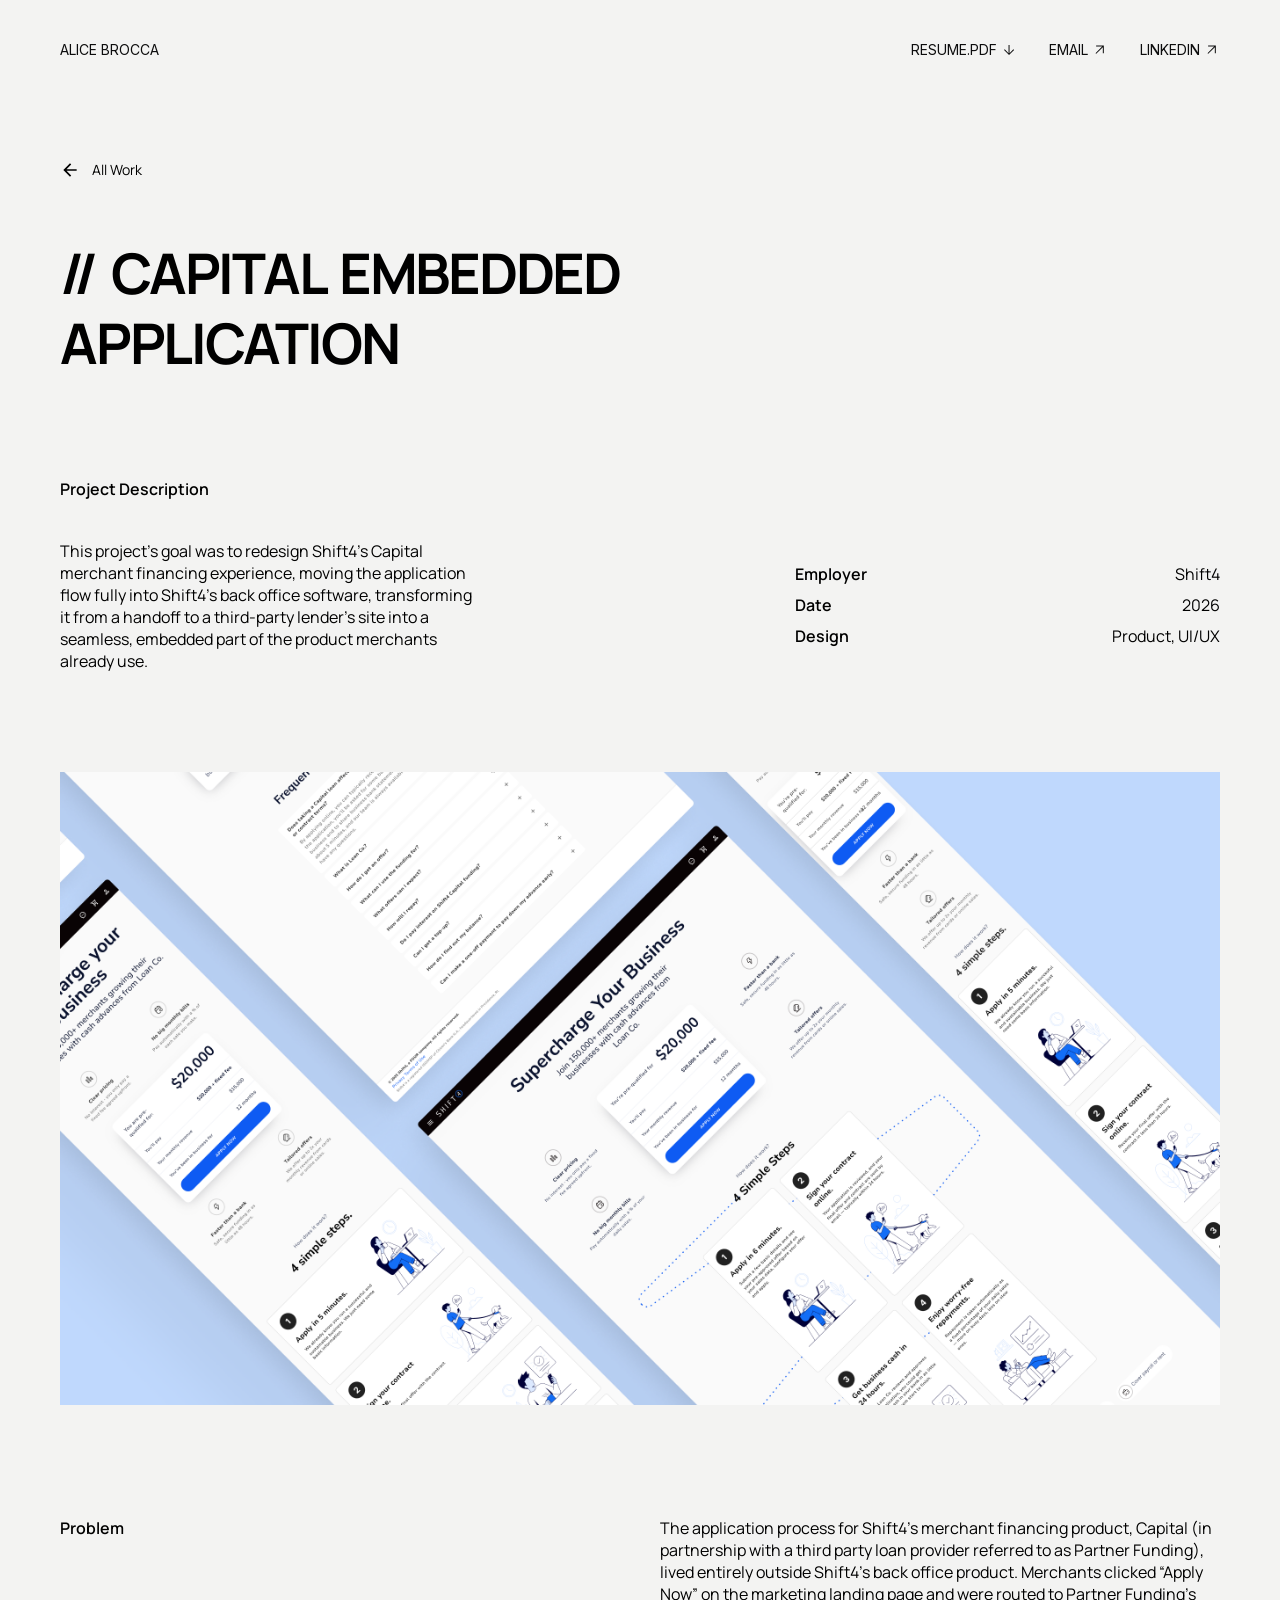
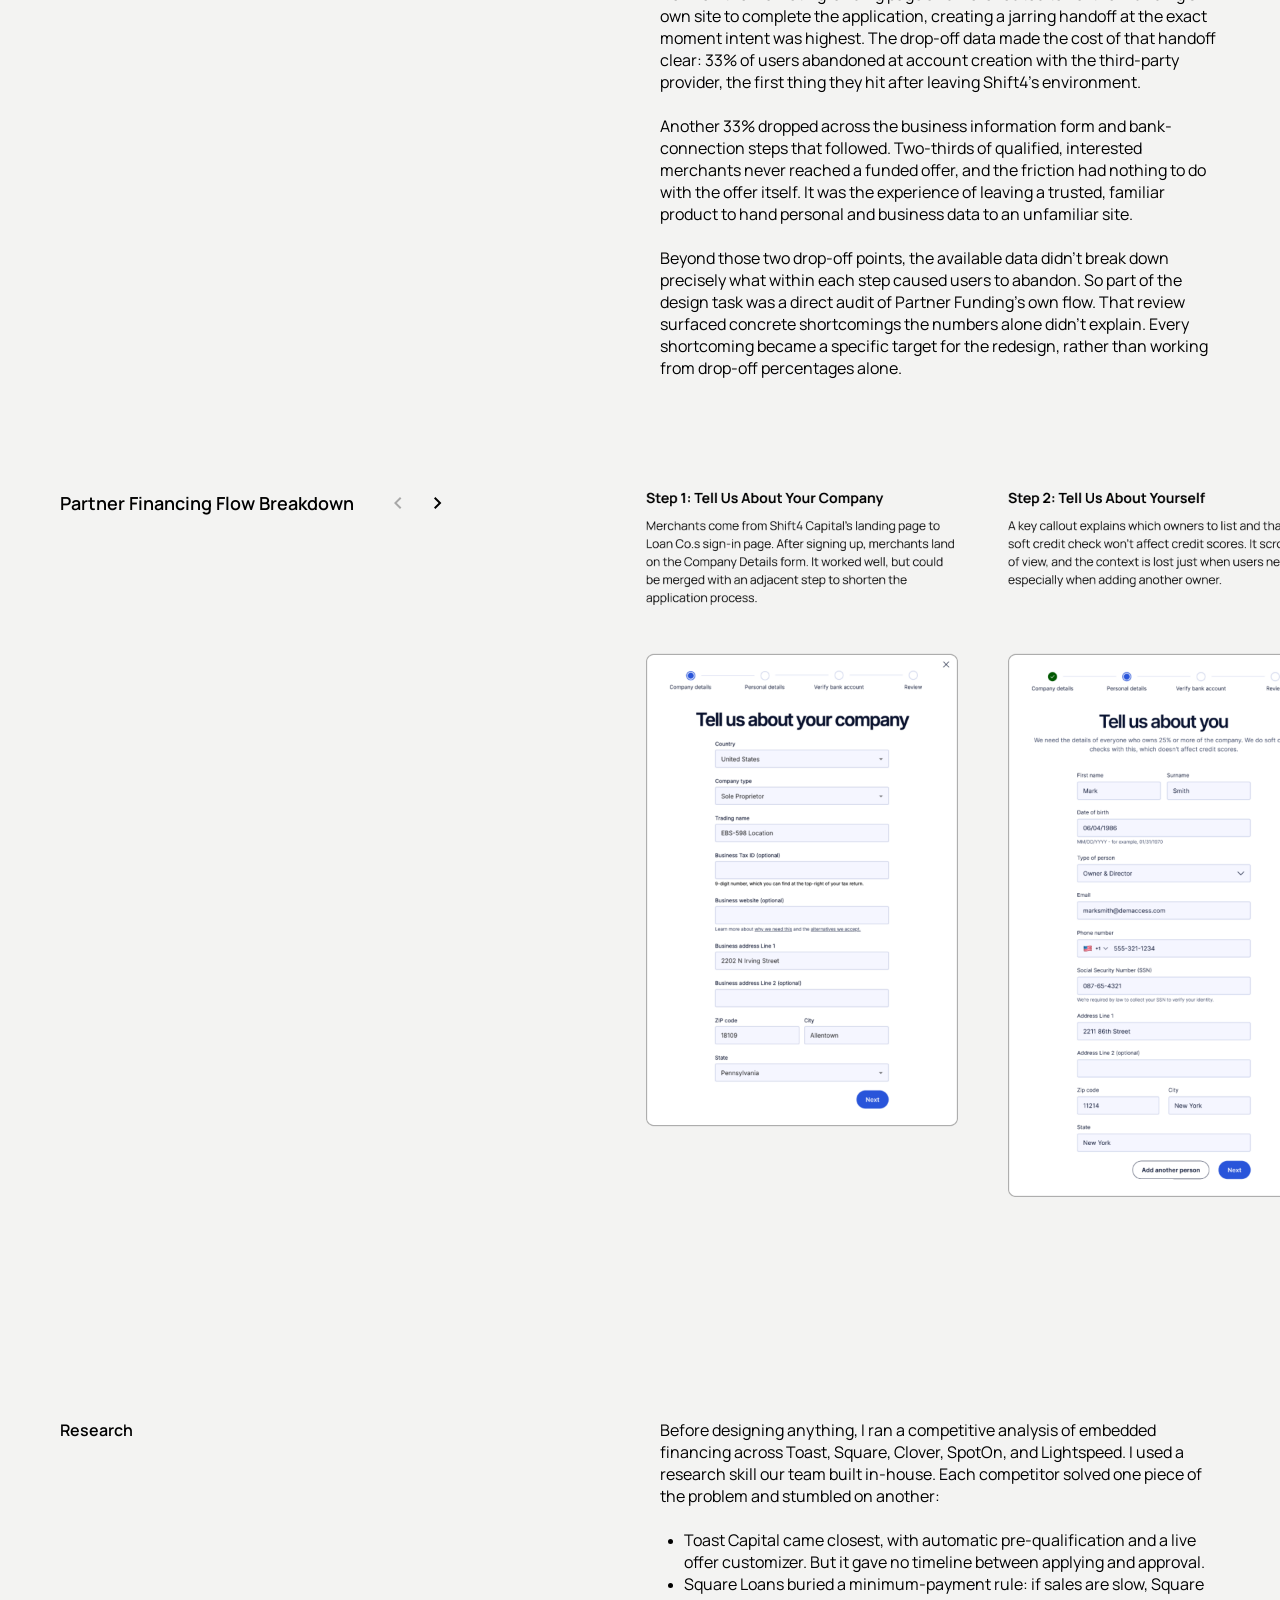
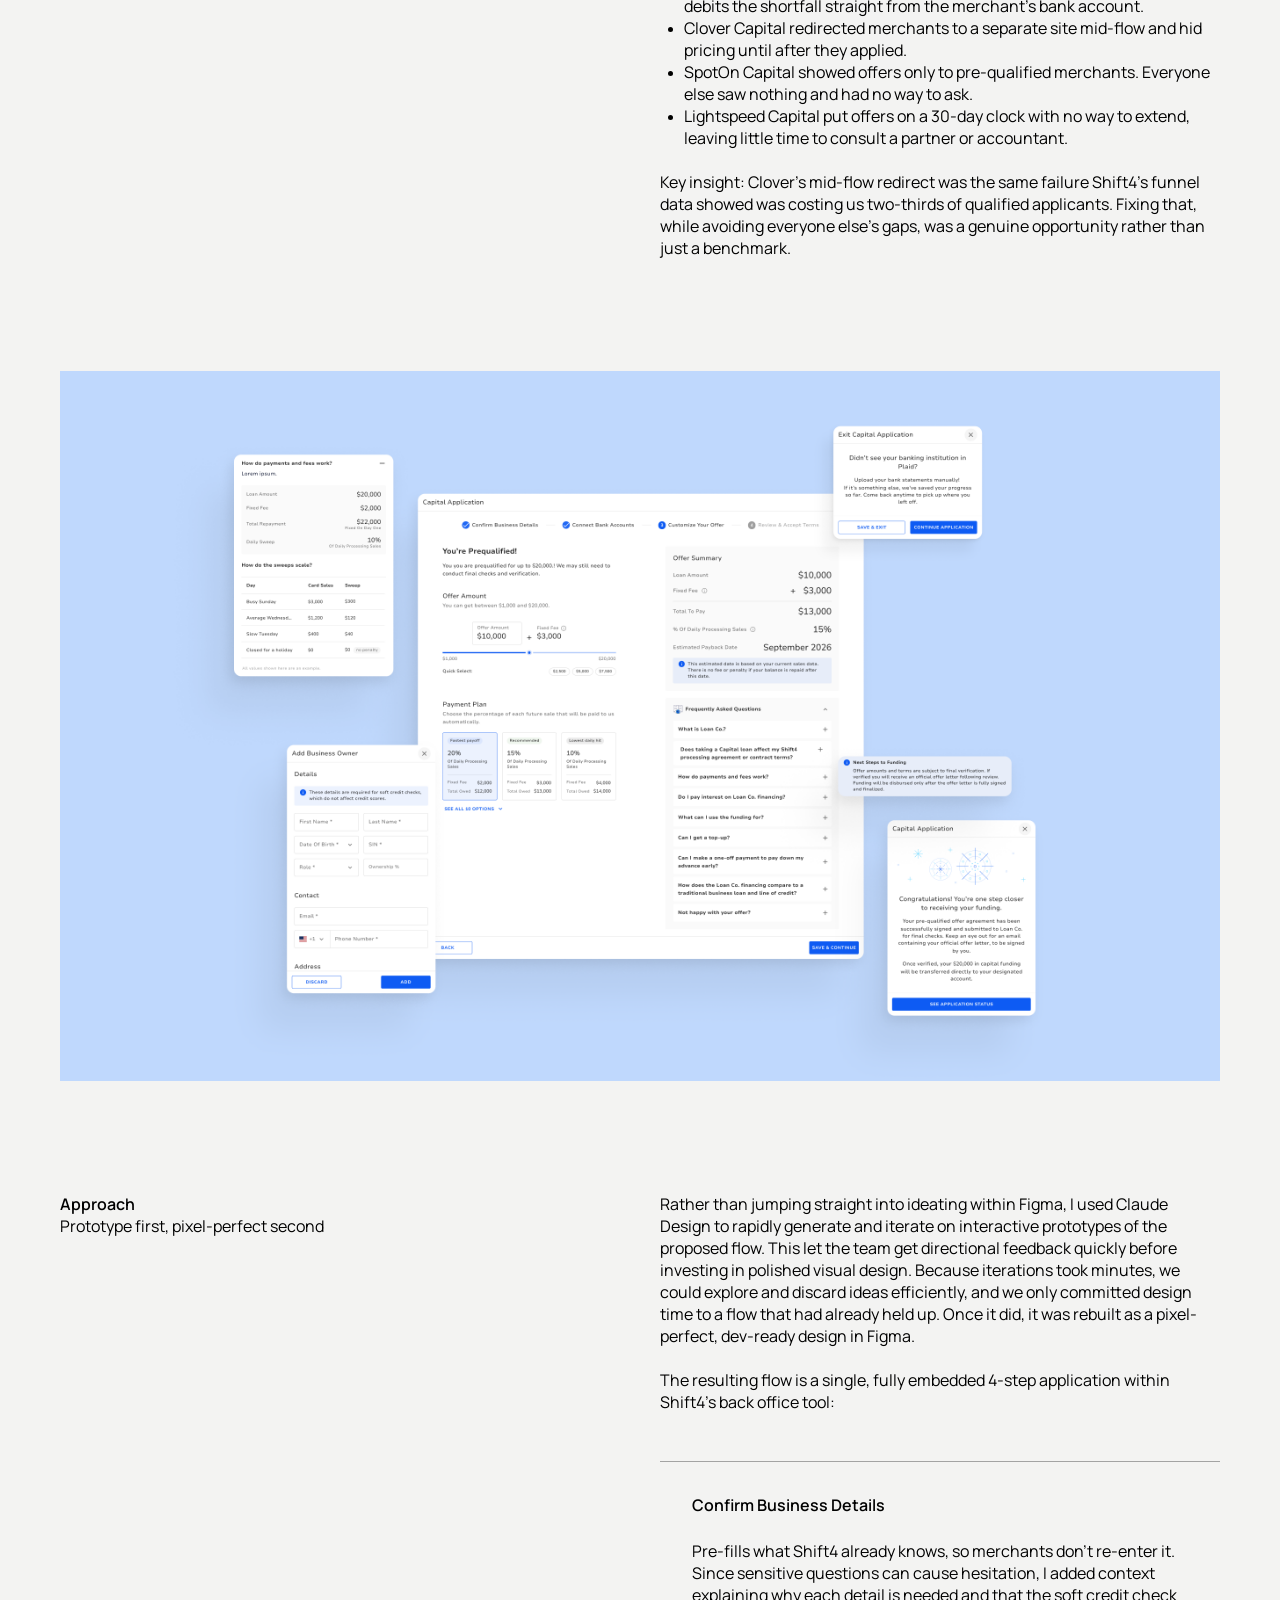
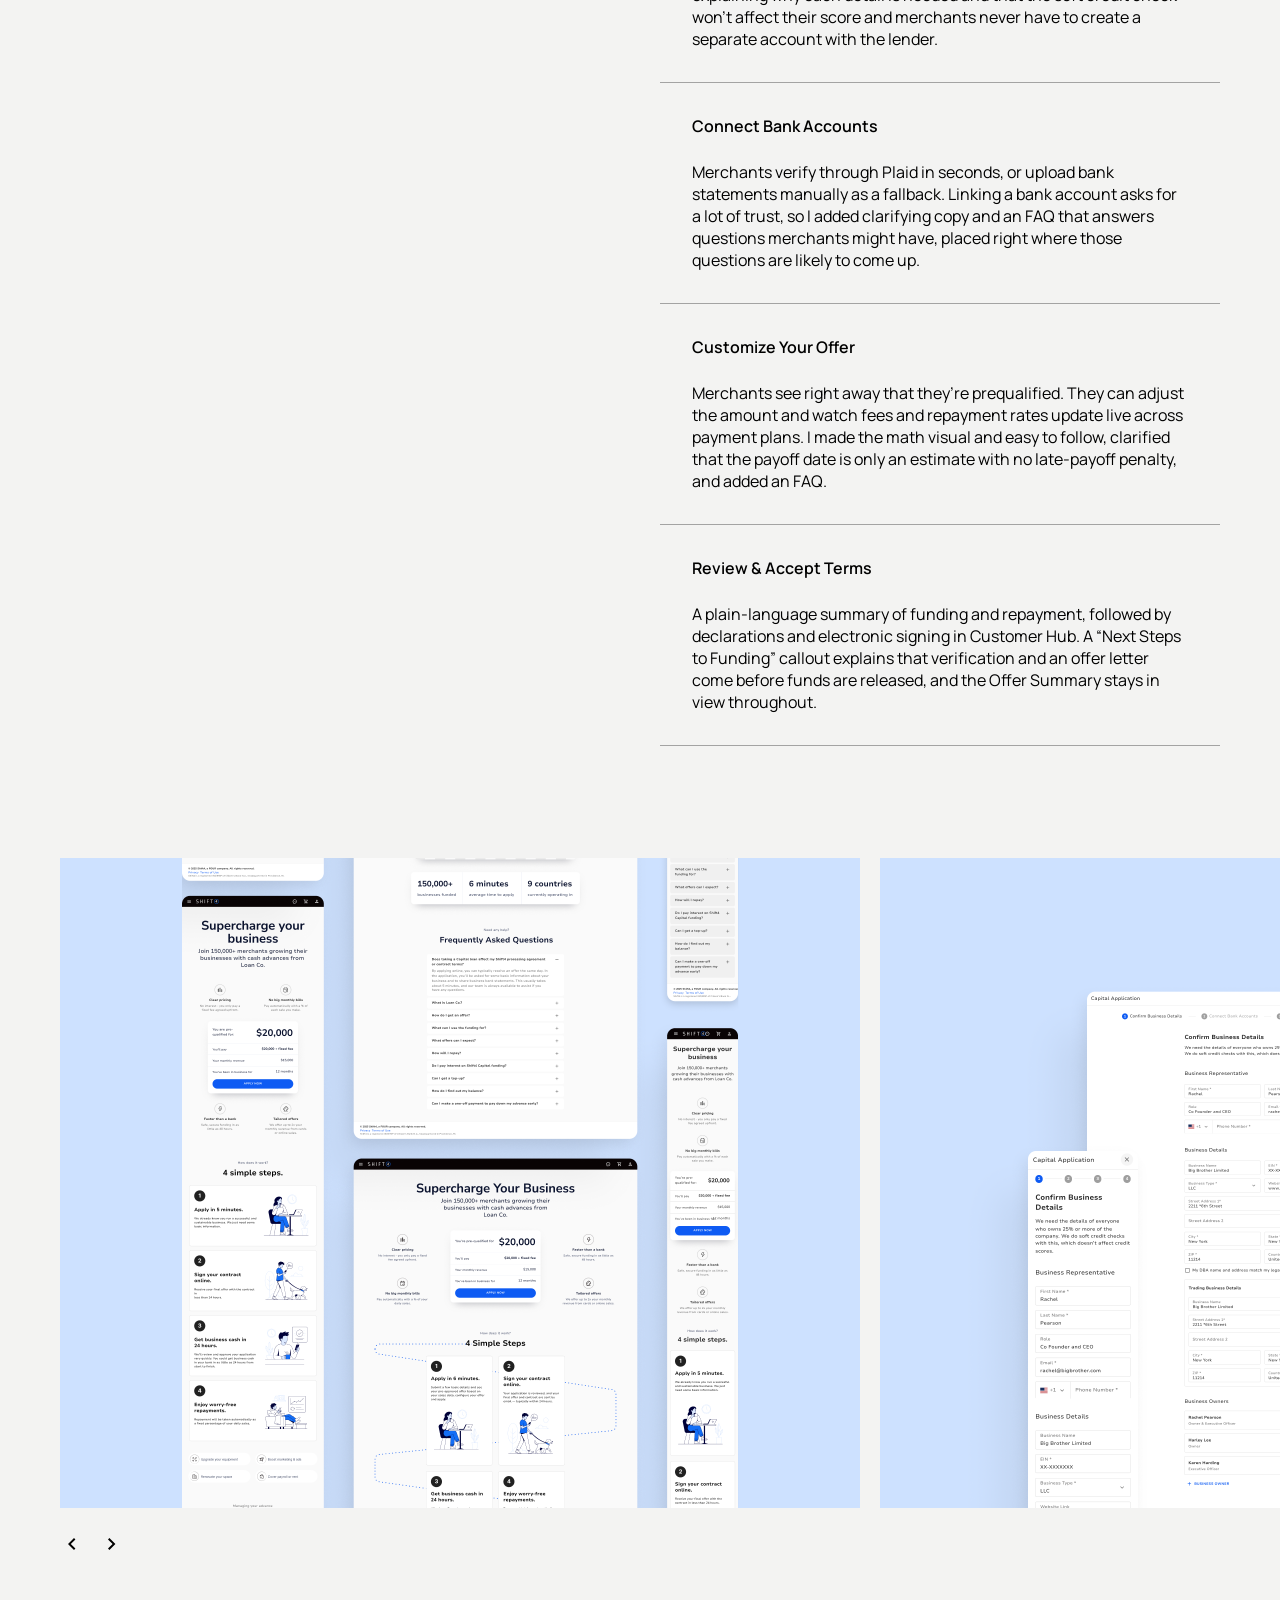
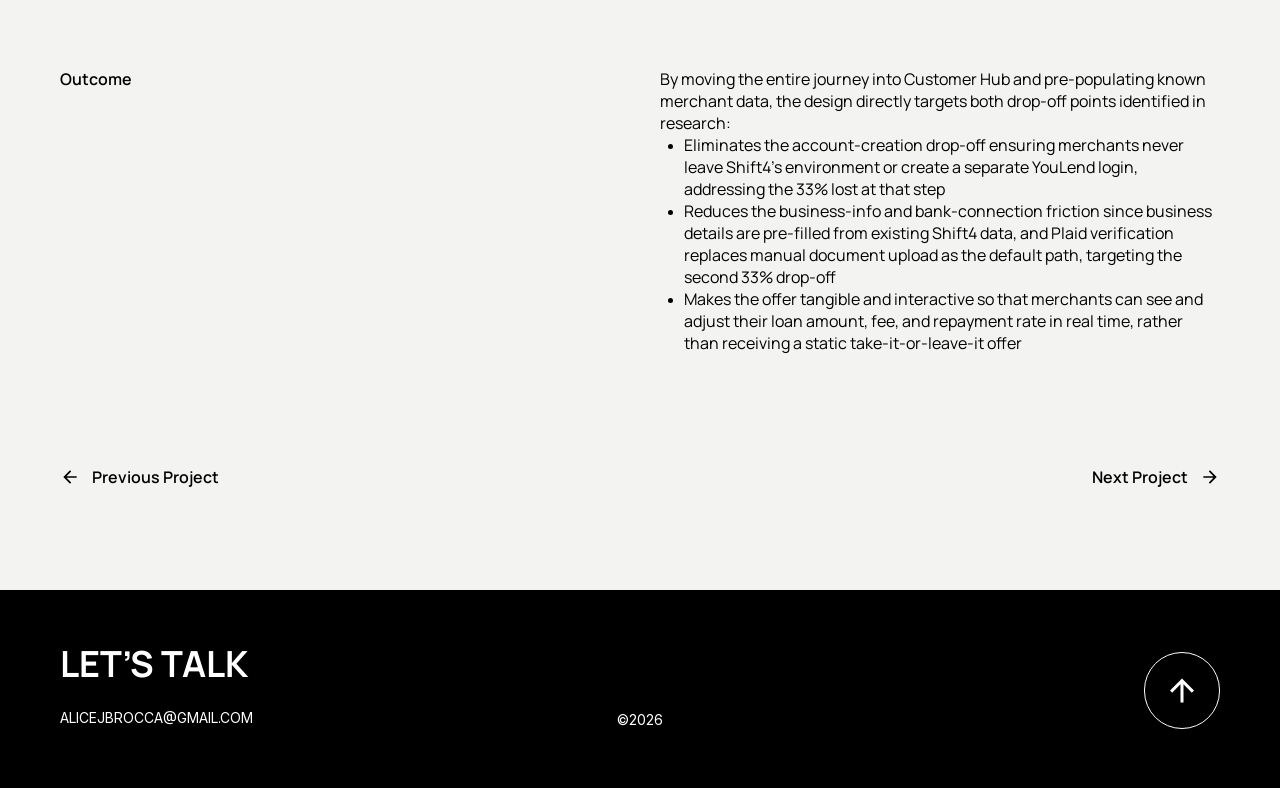
==== site/capital.html @ 01eeaaf4 "Header links use download and outward arrow icons Co-Authored-By: Claude Opus 5.5 <noreply@anthropic" ====
<!doctype html>
<html lang="en">
<head>
  <meta charset="utf-8">
  <meta name="viewport" content="width=device-width, initial-scale=1, viewport-fit=cover">
  <title>Capital Embedded Application — Alice Brocca</title>
  <meta name="description" content="Redesigning Shift4 Capital’s financing application as a seamless flow inside Shift4’s back office.">
  <link rel="preload" href="assets/fonts/InterVariable.woff2" as="font" type="font/woff2" crossorigin>
  <link rel="preload" href="assets/fonts/Manrope-VariableFont_wght.ttf" as="font" type="font/ttf" crossorigin>
  <link rel="stylesheet" href="styles.css">
  <link rel="stylesheet" href="case-study.css">
</head>
<body class="case-page">
  <header class="site-header">
    <a class="site-header__id" href="index.html">
      <span>ALICE BROCCA</span>
    </a>
    <nav class="site-header__nav" aria-label="Contact">
      <a href="#" target="_blank" rel="noopener">RESUME.PDF <svg class="icon-download" viewBox="0 0 24 24" aria-hidden="true"><path fill="currentColor" d="M11.25 4.5V16.627L5.55375 10.9307L4.5 12L12 19.5L19.5 12L18.4462 10.9307L12.75 16.627V4.5H11.25Z"/></svg></a>
      <a href="mailto:alicejbrocca@gmail.com">EMAIL <svg class="icon-external" viewBox="0 0 24 24" aria-hidden="true"><path fill="currentColor" d="M6.29425 17.6443L5.25 16.6L15.0905 6.75H6.14425V5.25H17.6443V16.75H16.1443V7.80375L6.29425 17.6443Z"/></svg></a>
      <a href="https://www.linkedin.com/in/alice-jevdokimova-32087318b/" target="_blank" rel="noopener">LINKEDIN <svg class="icon-external" viewBox="0 0 24 24" aria-hidden="true"><path fill="currentColor" d="M6.29425 17.6443L5.25 16.6L15.0905 6.75H6.14425V5.25H17.6443V16.75H16.1443V7.80375L6.29425 17.6443Z"/></svg></a>
    </nav>
  </header>

  <main class="cs" id="top">
    <a class="cs-back" href="index.html#work">
      <svg viewBox="0 0 24 24" aria-hidden="true"><path fill="currentColor" d="M7.825 13l5.6 5.6L12 20l-8-8 8-8 1.425 1.4-5.6 5.6H20v2H7.825z"/></svg>
      <span>All Work</span>
    </a>

    <h1 class="cs-title">// Capital Embedded Application</h1>

    <div class="cs-intro">
      <div class="cs-intro__desc">
        <h2 class="cs-label">Project Description</h2>
        <p>This project’s goal was to redesign Shift4’s Capital merchant financing experience, moving the application flow fully into Shift4’s back office software, transforming it from a handoff to a third-party lender’s site into a seamless, embedded part of the product merchants already use.</p>
      </div>
      <dl class="cs-meta">
        <dt>Employer</dt><dd>Shift4</dd>
        <dt>Date</dt><dd>2026</dd>
        <dt>Design</dt><dd>Product, UI/UX</dd>
      </dl>
    </div>

    <figure class="cs-figure">
      <img src="assets/images/capital/hero.png" width="1320" height="720" alt="Shift4 Capital landing pages and application screens, tilted on a blue background">
    </figure>

    <section class="cs-section">
      <h2 class="cs-label">Problem</h2>
      <div class="cs-section__body">
        <p>The application process for Shift4’s merchant financing product, Capital (in partnership with a third party loan provider referred to as Partner Funding), lived entirely outside Shift4’s back office product. Merchants clicked “Apply Now” on the marketing landing page and were routed to Partner Funding’s own site to complete the application, creating a jarring handoff at the exact moment intent was highest. The drop-off data made the cost of that handoff clear: 33% of users abandoned at account creation with the third-party provider, the first thing they hit after leaving Shift4’s environment.</p>
        <p>Another 33% dropped across the business information form and bank-connection steps that followed. Two-thirds of qualified, interested merchants never reached a funded offer, and the friction had nothing to do with the offer itself. It was the experience of leaving a trusted, familiar product to hand personal and business data to an unfamiliar site.</p>
        <p>Beyond those two drop-off points, the available data didn’t break down precisely what within each step caused users to abandon. So part of the design task was a direct audit of Partner Funding’s own flow. That review surfaced concrete shortcomings the numbers alone didn’t explain. Every shortcoming became a specific target for the redesign, rather than working from drop-off percentages alone.</p>
      </div>
    </section>

    <section class="cs-section cs-breakdown">
      <div class="cs-breakdown__head">
        <h2 class="cs-label">Partner Financing Flow Breakdown</h2>
        <div class="cs-arrows" data-track="capital-breakdown">
          <button type="button" aria-label="Previous step" aria-controls="capital-breakdown"><svg viewBox="0 0 24 24" aria-hidden="true"><path fill="currentColor" d="M14 18l-6-6 6-6 1.4 1.4-4.6 4.6 4.6 4.6L14 18z"/></svg></button>
          <button type="button" aria-label="Next step" aria-controls="capital-breakdown"><svg viewBox="0 0 24 24" aria-hidden="true"><path fill="currentColor" d="M12.6 12L8 7.4 9.4 6l6 6-6 6L8 16.6l4.6-4.6z"/></svg></button>
        </div>
      </div>
      <div class="cs-breakdown__track" id="capital-breakdown" tabindex="0" aria-label="Partner Financing flow, seven steps">
        <img src="assets/images/capital/comp-slider.png" width="3091" height="816" alt="Seven steps of Partner Funding’s original application: tell us about your company, tell us about yourself, verify your bank account, review and submit, customize your offer, review and accept terms, and application status, each with notes on what worked and what didn’t">
      </div>
    </section>

    <section class="cs-section">
      <h2 class="cs-label">Research</h2>
      <div class="cs-section__body">
        <p>Before designing anything, I ran a competitive analysis of embedded financing across Toast, Square, Clover, SpotOn, and Lightspeed. I used a research skill our team built in-house. Each competitor solved one piece of the problem and stumbled on another:</p>
        <ul class="bullets">
          <li>Toast Capital came closest, with automatic pre-qualification and a live offer customizer. But it gave no timeline between applying and approval.</li>
          <li>Square Loans buried a minimum-payment rule: if sales are slow, Square debits the shortfall straight from the merchant’s bank account.</li>
          <li>Clover Capital redirected merchants to a separate site mid-flow and hid pricing until after they applied.</li>
          <li>SpotOn Capital showed offers only to pre-qualified merchants. Everyone else saw nothing and had no way to ask.</li>
          <li>Lightspeed Capital put offers on a 30-day clock with no way to extend, leaving little time to consult a partner or accountant.</li>
        </ul>
        <p>Key insight: Clover’s mid-flow redirect was the same failure Shift4’s funnel data showed was costing us two-thirds of qualified applicants. Fixing that, while avoiding everyone else’s gaps, was a genuine opportunity rather than just a benchmark.</p>
      </div>
    </section>

    <figure class="cs-figure">
      <img src="assets/images/capital/image.png" width="1320" height="808" alt="Redesigned Capital application: offer customizer with payment plans, offer summary, FAQ, add business owner and confirmation dialogs" loading="lazy">
    </figure>

    <section class="cs-section">
      <h2 class="cs-label">Approach<small>Prototype first, pixel-perfect second</small></h2>
      <div class="cs-section__body">
        <p>Rather than jumping straight into ideating within Figma, I used Claude Design to rapidly generate and iterate on interactive prototypes of the proposed flow. This let the team get directional feedback quickly before investing in polished visual design. Because iterations took minutes, we could explore and discard ideas efficiently, and we only committed design time to a flow that had already held up. Once it did, it was rebuilt as a pixel-perfect, dev-ready design in Figma.</p>
        <p>The resulting flow is a single, fully embedded 4-step application within Shift4’s back office tool:</p>
        <ul class="cs-steps">
          <li>
            <h3>Confirm Business Details</h3>
            <p>Pre-fills what Shift4 already knows, so merchants don’t re-enter it. Since sensitive questions can cause hesitation, I added context explaining why each detail is needed and that the soft credit check won’t affect their score and merchants never have to create a separate account with the lender.</p>
          </li>
          <li>
            <h3>Connect Bank Accounts</h3>
            <p>Merchants verify through Plaid in seconds, or upload bank statements manually as a fallback. Linking a bank account asks for a lot of trust, so I added clarifying copy and an FAQ that answers questions merchants might have, placed right where those questions are likely to come up.</p>
          </li>
          <li>
            <h3>Customize Your Offer</h3>
            <p>Merchants see right away that they’re prequalified. They can adjust the amount and watch fees and repayment rates update live across payment plans. I made the math visual and easy to follow, clarified that the payoff date is only an estimate with no late-payoff penalty, and added an FAQ.</p>
          </li>
          <li>
            <h3>Review &amp; Accept Terms</h3>
            <p>A plain-language summary of funding and repayment, followed by declarations and electronic signing in Customer Hub. A “Next Steps to Funding” callout explains that verification and an offer letter come before funds are released, and the Offer Summary stays in view throughout.</p>
          </li>
        </ul>
      </div>
    </section>

    <div class="cs-carousel">
      <div class="cs-carousel__track" id="capital-carousel" tabindex="0" aria-label="Capital screens">
        <img src="assets/images/capital/carousel-1.png" width="800" height="650" alt="Capital landing pages on desktop and mobile" loading="lazy">
        <img src="assets/images/capital/carousel-2.png" width="800" height="650" alt="Confirm Business Details step on desktop and mobile, with the Add Business Owner panel" loading="lazy">
        <img src="assets/images/capital/carousel-3.png" width="800" height="650" alt="Connect Bank Accounts step with Plaid verification, FAQ and exit dialog" loading="lazy">
        <img src="assets/images/capital/carousel-4.png" width="800" height="650" alt="Customize Your Offer step with offer amount, payment plans and offer summary" loading="lazy">
        <img src="assets/images/capital/carousel-5.png" width="800" height="650" alt="Review and Accept Terms step, confirmation message and funding status screens" loading="lazy">
      </div>
      <div class="cs-arrows" data-track="capital-carousel">
        <button type="button" aria-label="Previous image" aria-controls="capital-carousel"><svg viewBox="0 0 24 24" aria-hidden="true"><path fill="currentColor" d="M14 18l-6-6 6-6 1.4 1.4-4.6 4.6 4.6 4.6L14 18z"/></svg></button>
        <button type="button" aria-label="Next image" aria-controls="capital-carousel"><svg viewBox="0 0 24 24" aria-hidden="true"><path fill="currentColor" d="M12.6 12L8 7.4 9.4 6l6 6-6 6L8 16.6l4.6-4.6z"/></svg></button>
      </div>
    </div>

    <section class="cs-section">
      <h2 class="cs-label">Outcome</h2>
      <div class="cs-section__body">
        <p class="tight">By moving the entire journey into Customer Hub and pre-populating known merchant data, the design directly targets both drop-off points identified in research:</p>
        <ul class="bullets">
          <li>Eliminates the account-creation drop-off ensuring merchants never leave Shift4’s environment or create a separate YouLend login, addressing the 33% lost at that step</li>
          <li>Reduces the business-info and bank-connection friction since business details are pre-filled from existing Shift4 data, and Plaid verification replaces manual document upload as the default path, targeting the second 33% drop-off</li>
          <li>Makes the offer tangible and interactive so that merchants can see and adjust their loan amount, fee, and repayment rate in real time, rather than receiving a static take-it-or-leave-it offer</li>
        </ul>
      </div>
    </section>

    <nav class="cs-nav" aria-label="Projects">
      <a href="health-app.html"><svg viewBox="0 0 24 24" aria-hidden="true"><path fill="currentColor" d="M7.825 13l5.6 5.6L12 20l-8-8 8-8 1.425 1.4-5.6 5.6H20v2H7.825z"/></svg><span>Previous Project</span></a>
      <a href="invoicing.html"><span>Next Project</span><svg viewBox="0 0 24 24" aria-hidden="true"><path fill="currentColor" d="M16.175 13H4v-2h12.175l-5.6-5.6L12 4l8 8-8 8-1.425-1.4 5.6-5.6z"/></svg></a>
    </nav>
  </main>

  <footer class="site-footer">
    <div class="site-footer__contact">
      <p class="site-footer__title">LET’S TALK</p>
      <a href="mailto:alicejbrocca@gmail.com" class="copy-email" data-copy="alicejbrocca@gmail.com">ALICEJBROCCA@GMAIL.COM</a>
    </div>
    <p class="site-footer__copy">©2026</p>
    <div class="site-footer__top">
      <a href="#top" class="to-top" aria-label="Back to top">
        <img src="assets/icons/arrow-up.svg" width="76" height="77" alt="">
      </a>
    </div>
  </footer>

  <script src="main.js"></script>
</body>
</html>
---- site/styles.css ----
/* Self-hosted full Inter: the Google Fonts subsets drop the → glyph */
@font-face {
  font-family: "Inter";
  src: url("assets/fonts/InterVariable.woff2") format("woff2");
  font-weight: 100 900;
  font-display: swap;
}

@font-face {
  font-family: "Manrope";
  src: url("assets/fonts/Manrope-VariableFont_wght.ttf") format("truetype");
  font-weight: 200 800;
  font-display: swap;
}

:root {
  --bg: #f3f3f2;
  --ink: #181616;
  --black: #000;
  --white: #fff;
  --inter: "Inter", "Helvetica Neue", Helvetica, Arial, sans-serif;
  --manrope: "Manrope", "Inter", "Helvetica Neue", Arial, sans-serif;
  --pad: 60px;
  --max: 1440px;
  color-scheme: light;
}

*, *::before, *::after { box-sizing: border-box; }

html { -webkit-text-size-adjust: 100%; }

body {
  margin: 0;
  background: var(--bg);
  color: var(--ink);
  font-family: var(--inter);
  font-size: 16px;
  line-height: normal;
  font-optical-sizing: none; /* match Figma's Inter at large sizes */
  -webkit-font-smoothing: antialiased;
  -moz-osx-font-smoothing: grayscale;
  text-rendering: optimizeLegibility;
}

h1, h2, h3, p, ul { margin: 0; padding: 0; }
ul { list-style: none; }
img { display: block; max-width: 100%; height: auto; }
a { color: inherit; }

a:focus-visible {
  outline: 1px solid currentColor;
  outline-offset: 4px;
}

/* Text links: no underline at rest. On hover a line draws in from the left
   across the whole link (icons and arrows included), and on leaving it
   carries on out to the right. Drawn as a background so it can animate. */
.site-header a,
.about__text a,
.site-footer__contact a,
.cs-back,
.cs-nav a,
.cs-label a {
  --line: max(1px, 0.06em);
  text-decoration: none;
  padding-bottom: 0.15em;
  background: linear-gradient(currentColor, currentColor) no-repeat right bottom / 0 var(--line);
  transition: background-size 0.45s cubic-bezier(0.2, 0.7, 0.2, 1);
}

@media (hover: hover) {
  .site-header a:hover,
  .about__text a:hover,
  .site-footer__contact a:hover,
  .cs-back:hover,
  .cs-nav a:hover,
  .cs-label a:hover {
    background-position: left bottom;
    background-size: 100% var(--line);
  }
}

.site-header a:focus-visible,
.about__text a:focus-visible,
.site-footer__contact a:focus-visible,
.cs-back:focus-visible,
.cs-nav a:focus-visible,
.cs-label a:focus-visible {
  background-position: left bottom;
  background-size: 100% var(--line);
}

@media (prefers-reduced-motion: reduce) {
  .site-header a,
  .about__text a,
  .site-footer__contact a,
  .cs-back,
  .cs-nav a,
  .cs-label a { transition: none; }
}

/* ---------- Header ---------- */

.site-header {
  position: fixed;
  inset: 0 0 auto 0;
  z-index: 10;
  display: flex;
  justify-content: space-between;
  align-items: flex-start;
  gap: 16px 32px;
  max-width: var(--max);
  margin: 0 auto;
  padding: 40px var(--pad) 0;
  color: var(--white);
  mix-blend-mode: difference;
  font-size: 14px;
  line-height: 20px;
  white-space: nowrap;
  pointer-events: none;
}

.site-header a { pointer-events: auto; }

.site-header__id {
  display: flex;
  gap: 8px;
  text-decoration: none;
}

.site-header__nav {
  display: flex;
  justify-content: flex-end;
  gap: 32px;
}

/* Material Symbols icons after the header links ("arrow_downward" for the resume, "arrow_outward" for the rest) */
.site-header__nav svg {
  width: 1.15em;
  height: 1.15em;
  vertical-align: -0.22em;
}

/* ---------- Hero ---------- */

.hero {
  /* Extra height = the scroll distance used to collapse the name */
  height: calc(100svh + var(--collapse, 70svh));
}

.hero__stage {
  position: sticky;
  top: 0;
  height: 100svh;
  min-height: 560px;
  max-height: 1100px;
  display: grid;
  place-items: center;
  overflow: hidden;
}

.hero__name {
  display: flex;
  align-items: flex-start;
  justify-content: center;
  color: var(--black);
  font-family: var(--inter);
  font-weight: 400;
  font-size: 180px;
  line-height: 1;
  white-space: nowrap;
  user-select: none;
}

.hero__name span {
  display: block;
  overflow: hidden;
  height: 1.2em;
  line-height: 1.2;
  white-space: pre;
  will-change: width, opacity;
}

.hero__tagline {
  position: absolute;
  left: 50%;
  bottom: 92px;
  width: 426px;
  transform: translateX(-50%);
  color: var(--black);
  font-size: 14px;
  text-align: center;
  text-transform: uppercase;
}

.hero__tagline strong { font-weight: 600; }

/* ---------- Content ---------- */

.content {
  max-width: var(--max);
  margin: 0 auto;
  padding: 120px var(--pad) 53px;
  display: flex;
  flex-direction: column;
  gap: 150px;
}

.label {
  font-size: 14px;
  font-weight: 400;
  line-height: 24px;
  text-transform: uppercase;
  color: var(--ink);
}

.about__pin,
.skills,
.work {
  display: flex;
  flex-direction: column;
  gap: 38px;
}

/* Scroll reveal (class added by main.js): the section grows by the scroll
   distance and the text block sticks, vertically centred, until every word
   has reached full opacity. */
.about.is-reveal .about__pin {
  position: sticky;
  top: var(--pin-top, 0px);
}

.about.is-reveal .reveal-word {
  opacity: 0.2;
  /* background-size keeps the "I paint" link's hover underline animating */
  transition:
    opacity 0.15s linear,
    background-size 0.45s cubic-bezier(0.2, 0.7, 0.2, 1);
}

.about__text {
  max-width: 986px;
  font-size: 36px;
  font-weight: 400;
  display: flex;
  flex-direction: column;
  gap: 1.21em;
}

/* 48px over 58px at desktop; in em so it scales with the breakpoints below */
.about__lead {
  max-width: 17.3em; /* wraps after "based", as in the design */
  font-weight: 600;
  font-size: 1.3333em;
  line-height: 1.2083;
}

/* What I do */

.skills__grid {
  display: grid;
  grid-template-columns: repeat(4, 1fr);
  border-top: 1px solid var(--ink);
  border-left: 1px solid var(--ink);
}

.skill {
  display: flex;
  flex-direction: column;
  gap: 24px;
  padding: 32px;
  border-right: 1px solid var(--ink);
  border-bottom: 1px solid var(--ink);
}

.skill__num {
  margin-bottom: 26px; /* 50px to the title with the 24px gap */
  font-size: 14px;
}

.skill__title {
  font-size: 20px;
  font-weight: 600;
  text-transform: uppercase;
}

.skill__text { font-size: 16px; }

/* Selected work */

.work__label { padding-top: 48px; }

.work__list {
  border-radius: 8px;
  overflow: hidden;
}

.work__list li + li { margin-top: -1px; }

.project {
  display: grid;
  grid-template-columns: 1fr 1fr;
  gap: 32px;
  padding: 60px 0;
  border-top: 1px solid var(--black);
  text-decoration: none;
  color: var(--black);
}

.project__text {
  display: flex;
  flex-direction: column;
  justify-content: space-between;
  gap: 32px;
  min-width: 0;
}

.project__intro {
  display: flex;
  flex-direction: column;
  gap: 24px;
}

.project__name {
  font-family: var(--manrope);
  font-weight: 400;
  font-size: 16px;
  line-height: 22px;
  text-transform: uppercase;
}

.project__title {
  font-family: var(--manrope);
  font-weight: 600;
  font-size: 32px;
  line-height: 36px;
}

.project__meta {
  display: flex;
  flex-wrap: wrap;
  gap: 8px;
  color: var(--ink);
  font-size: 16px;
}

.project__image {
  aspect-ratio: 648 / 440;
  overflow: hidden;
}

.project__image img {
  width: 100%;
  height: 100%;
  object-fit: cover;
  transition: transform 0.6s cubic-bezier(0.2, 0.7, 0.2, 1);
}

@media (hover: hover) {
  .project:hover .project__image img { transform: scale(1.08); }
}

/* ---------- Footer ---------- */

.site-footer {
  background: var(--black);
  color: var(--white);
  padding: 60px max(var(--pad), calc((100% - var(--max)) / 2 + var(--pad)));
  display: flex;
  align-items: flex-end;
  justify-content: space-between;
  font-size: 14px;
}

.site-footer > * { flex: 1 0 0; min-width: 0; }

.site-footer__contact {
  display: flex;
  flex-direction: column;
  gap: 32px;
}

.site-footer__title {
  font-family: var(--manrope);
  font-weight: 700;
  font-size: 36px;
  line-height: 27px;
}

/* Hug the text so the hover underline (and the click area) stop where the address ends */
.site-footer__contact a { align-self: flex-start; text-transform: uppercase; }

.site-footer__copy { text-align: center; }

.site-footer__top {
  display: flex;
  justify-content: flex-end;
  align-items: center;
  height: 76px;
}

.to-top {
  display: block;
  border-radius: 50%;
  transition: opacity 0.2s;
}

.to-top:hover { opacity: 0.7; }

.to-top img {
  width: 76px;
  height: 77px;
}

/* ---------- Custom cursor ---------- */
/* A small dot follows the mouse (added by main.js on mouse/trackpad devices
   only). It inverts what's under it so it shows on light and dark areas;
   over a project it grows into a solid black "View Work" badge. */

@media (hover: hover) and (pointer: fine) {
  html.has-cursor,
  html.has-cursor * { cursor: none !important; }
}

.cursor {
  position: fixed;
  left: 0;
  top: 0;
  z-index: 1000;
  pointer-events: none;
  opacity: 0;
  mix-blend-mode: difference;
  transition: opacity 0.2s;
  will-change: transform;
}

.cursor.is-visible { opacity: 1; }

.cursor__dot {
  position: absolute;
  left: 0;
  top: 0;
  display: grid;
  place-items: center;
  width: 14px;
  height: 14px;
  border-radius: 50%;
  background: var(--white);
  color: var(--black);
  transform: translate(-50%, -50%);
  transition:
    width 0.35s cubic-bezier(0.2, 0.7, 0.2, 1),
    height 0.35s cubic-bezier(0.2, 0.7, 0.2, 1),
    background-color 0.25s,
    color 0.25s;
}

.cursor__label {
  font-family: var(--inter);
  font-size: 14px;
  font-weight: 500;
  line-height: 1;
  white-space: nowrap;
  opacity: 0;
  transition: opacity 0.2s;
}

/* Over a project: solid black "View Work" */
.cursor.is-view { mix-blend-mode: normal; }

.cursor.is-view .cursor__dot {
  width: 112px;
  height: 112px;
  background: var(--black);
  color: var(--white);
}

/* Wait for the circle to grow before the words appear; hide them at once on the way out */
/* Over the black footer the circle turns white so it stays visible */
.cursor.is-view.is-light .cursor__dot {
  background: var(--white);
  color: var(--black);
}

.cursor.is-view .cursor__label {
  opacity: 1;
  transition-delay: 0.15s;
}

/* ---------- Responsive ---------- */

@media (max-width: 1100px) {
  :root { --pad: 40px; }

  .skills__grid { grid-template-columns: repeat(2, 1fr); }

  .project__title {
    font-size: 26px;
    line-height: 30px;
  }
}

@media (max-width: 900px) {
  .site-header {
    flex-direction: column;
    gap: 6px;
    padding-top: 24px;
  }

  .content { gap: 100px; padding-top: 96px; }

  .about__text { font-size: 28px; }

  .work__label { padding-top: 0; }

  .project {
    grid-template-columns: 1fr;
    gap: 24px;
    padding: 40px 0;
  }

  .project__text { display: contents; }
  .project__intro { order: 1; }
  .project__image { order: 2; }
  .project__meta { order: 3; }
}

@media (max-width: 600px) {
  :root { --pad: 20px; }

  .site-header {
    font-size: 12px;
    line-height: 18px;
    padding-top: 16px;
  }

  .site-header__nav {
    flex-wrap: wrap;
    justify-content: flex-start;
    gap: 4px 16px;
  }

  .site-header,
  .site-header__id { flex-wrap: wrap; }

  .hero__tagline {
    width: calc(100% - 2 * var(--pad));
    bottom: 56px;
    font-size: 12px;
  }

  .hero__tagline br { display: none; }

  .content { gap: 80px; padding-top: 72px; padding-bottom: 40px; }

  .about__text { font-size: 22px; }

  .skills__grid { grid-template-columns: 1fr; }

  .skill { padding: 24px; gap: 16px; }

  .project__title {
    font-size: 22px;
    line-height: 27px;
  }

  .site-footer {
    flex-wrap: wrap;
    align-items: center;
    row-gap: 32px;
    padding-block: 40px;
  }

  .site-footer__contact { flex: 0 0 100%; gap: 24px; }

  .site-footer__copy,
  .site-footer__top { flex: 1 1 auto; }

  .site-footer__copy { text-align: left; }

  .site-footer__title { font-size: 32px; }

  .to-top img { width: 56px; height: 57px; }
  .site-footer__top { height: 56px; }
}

@media (prefers-reduced-motion: reduce) {
  .project__image img { transition: none; }
}

/* Read by screen readers only (e.g. the "Email address copied" message) */
.visually-hidden {
  position: absolute;
  width: 1px;
  height: 1px;
  margin: -1px;
  padding: 0;
  overflow: hidden;
  clip: rect(0 0 0 0);
  white-space: nowrap;
  border: 0;
}
---- site/case-study.css ----
/* Case-study pages. Loaded after styles.css, which supplies the header, footer and tokens. */

.case-page {
  /* How far a bleeding slider reaches past the content edge to the window edge */
  --bleed: max(var(--pad), calc((100vw - var(--max)) / 2 + var(--pad)));
  overflow-x: clip;
}

.case-page .site-header { position: absolute; }

.cs {
  max-width: var(--max);
  margin: 0 auto;
  padding: 160px var(--pad) 100px;
  color: var(--black);
  font-family: var(--manrope);
  font-size: 16px;
  line-height: 22px;
}

.cs p + p { margin-top: 22px; }

.cs ul.bullets {
  list-style: disc;
  padding-left: 24px;
}

.cs ul.bullets li::marker { font-size: 0.8em; }

.cs p + ul.bullets,
.cs ul.bullets + p { margin-top: 22px; }

.cs p.tight + ul.bullets { margin-top: 0; }

.cs-label {
  font-family: var(--manrope);
  font-weight: 600;
  font-size: 16px;
  line-height: 22px;
}

.cs-label a { text-transform: uppercase; }

.cs-label small {
  display: block;
  font-size: 16px;
  font-weight: 400;
}

/* Back link + title */

.cs-back,
.cs-nav a {
  display: inline-flex;
  align-items: center;
  gap: 12px;
  text-decoration: none;
  font-size: 14px;
  line-height: 20px;
}

.cs-back svg,
.cs-nav svg {
  width: 20px;
  height: 20px;
  flex: none;
}

.cs-title {
  max-width: 700px;
  margin-top: 53px;
  font-family: var(--manrope);
  font-weight: 700;
  font-size: 56px;
  line-height: 70px;
  letter-spacing: -0.04em;
  /* The tight tracking also shrinks Manrope's narrow space; open it back up so words read apart */
  word-spacing: 0.12em;
  text-transform: uppercase;
}

/* Project description + meta */

.cs-intro {
  display: flex;
  justify-content: space-between;
  align-items: flex-end;
  gap: 40px 60px;
  margin-top: 100px;
}

.cs-intro__desc { max-width: 420px; }

.cs-intro__desc .cs-label { margin-bottom: 40px; }

.cs-meta {
  width: 425px;
  margin: 0 0 25px;
  display: grid;
  grid-template-columns: auto auto;
  row-gap: 9px;
}

.cs-meta dt { font-weight: 600; }
.cs-meta dd { margin: 0; text-align: right; }

/* Full-width images */

.cs-figure {
  margin: 112px 0 0;
}

.cs-intro + .cs-figure { margin-top: 100px; }

.cs-figure img {
  width: 100%;
  height: auto;
}

/* Two-column text sections */

.cs-section {
  display: grid;
  grid-template-columns: 51.75% 1fr;
  margin-top: 112px;
}

.cs-section__body { min-width: 0; }

/* Numbered approach steps (Capital) */

.cs-steps {
  margin-top: 48px;
  border-top: 1px solid #a3a3a3;
}

.cs-steps li {
  padding: 32px 32px;
  border-bottom: 1px solid #a3a3a3;
}

.cs-steps h3 {
  font-weight: 600;
  font-size: 16px;
  line-height: 22px;
  margin-bottom: 24px;
}

.cs-steps p { max-width: 572px; }

/* Partner flow breakdown: one wide image that scrolls sideways */

.cs-breakdown__head {
  display: flex;
  align-items: center;
  gap: 32px;
  align-self: start;
}

.cs-breakdown__head .cs-label { font-size: 18px; }

.cs-arrows {
  display: flex;
  gap: 16px;
}

.cs-arrows button {
  display: grid;
  place-items: center;
  width: 24px;
  height: 24px;
  padding: 0;
  border: 0;
  background: none;
  color: var(--black);
  cursor: pointer;
}

.cs-arrows button:disabled { opacity: 0.3; cursor: default; }

.cs-arrows button:focus-visible { outline: 1px solid currentColor; outline-offset: 2px; }

.cs-arrows svg { width: 24px; height: 24px; }

.cs-breakdown__track {
  margin-left: -14px;
  margin-right: calc(-1 * var(--bleed));
  overflow-x: auto;
  scrollbar-width: none;
  overscroll-behavior-x: contain;
}

.cs-breakdown__track::-webkit-scrollbar { display: none; }

.cs-breakdown__track img {
  width: auto;
  max-width: none;
  height: 816px;
  padding-right: var(--bleed);
  box-sizing: content-box;
}

/* Image carousel */

.cs-carousel { margin-top: 112px; }

.cs-carousel__track {
  position: relative; /* slide offsets are measured from the track (looping in main.js) */
  display: flex;
  gap: 20px;
  margin-right: calc(-1 * var(--bleed));
  padding-right: var(--bleed);
  overflow-x: auto;
  scroll-snap-type: x mandatory;
  scroll-padding-left: 0;
  scrollbar-width: none;
  overscroll-behavior-x: contain;
}

.cs-carousel__track::-webkit-scrollbar { display: none; }

.cs-carousel__track img {
  flex: none;
  width: auto;
  height: 650px;
  max-width: none;
  scroll-snap-align: start;
}

.cs-carousel--629 .cs-carousel__track img { height: 629px; }

.cs-carousel .cs-arrows { margin-top: 24px; margin-left: 0; }

/* Previous / next project */

.cs-nav {
  display: flex;
  justify-content: space-between;
  margin-top: 112px;
}

.cs-nav a {
  font-weight: 600;
  font-size: 16px;
  line-height: 22px;
}

/* ---------- Responsive ---------- */

@media (max-width: 1100px) {
  .cs-title { font-size: 48px; line-height: 58px; }

  .cs-section { grid-template-columns: 40% 1fr; }

  .cs-breakdown__track img { height: 680px; }

  .cs-carousel__track img,
  .cs-carousel--629 .cs-carousel__track img { height: 520px; }
}

@media (max-width: 900px) {
  .cs { padding-top: 120px; }

  .cs-intro {
    flex-direction: column;
    align-items: stretch;
  }

  .cs-intro__desc { max-width: 560px; }

  .cs-meta { width: 100%; max-width: 560px; margin-bottom: 0; }

  .cs-section {
    grid-template-columns: 1fr;
    row-gap: 20px;
    margin-top: 80px;
  }

  .cs-figure,
  .cs-carousel { margin-top: 80px; }

  .cs-intro + .cs-figure { margin-top: 64px; }

  .cs-breakdown__track { margin-left: 0; }

  .cs-steps li { padding: 28px 0; }

  .cs-nav { margin-top: 80px; }
}

@media (max-width: 600px) {
  .cs { padding-top: 112px; padding-bottom: 64px; }

  .cs-title {
    margin-top: 40px;
    font-size: 34px;
    line-height: 40px;
  }

  .cs-intro { margin-top: 56px; }

  .cs-intro__desc .cs-label { margin-bottom: 20px; }

  .cs-section,
  .cs-figure,
  .cs-carousel { margin-top: 64px; }

  .cs-breakdown__head { justify-content: space-between; }
  .cs-breakdown__head .cs-label { font-size: 16px; }

  .cs-breakdown__track img { height: 520px; }

  .cs-carousel__track { gap: 12px; }

  .cs-carousel__track img,
  .cs-carousel--629 .cs-carousel__track img {
    width: 82vw;
    height: auto;
  }

  .cs-nav { margin-top: 64px; }
}

/* ---------- Full-screen image viewer (main.js) ---------- */

/* On mouse devices the custom cursor reads "Zoom In" over these images (main.js).
   The Capital flow breakdown is left out: it already scrolls sideways in place. */

.cs-figure img:focus-visible,
.cs-carousel__track img:focus-visible {
  outline: 2px solid var(--black);
  outline-offset: 4px;
}

/* Sits below the custom cursor (z-index 1000) so the dot stays visible. */
.lightbox {
  position: fixed;
  inset: 0;
  z-index: 900;
  background: #080808;
  overflow: hidden;
  touch-action: none; /* finger drags pan the image instead of scrolling the page */
  user-select: none;
  -webkit-user-select: none;
  opacity: 0;
  visibility: hidden;
  transition: opacity 0.25s, visibility 0s 0.25s;
}

.lightbox.is-open {
  opacity: 1;
  visibility: visible;
  transition: opacity 0.25s;
}

/* Sized to cover the screen and moved (dragged) by main.js via transform */
.lightbox__img {
  position: absolute;
  left: 0;
  top: 0;
  max-width: none;
  -webkit-user-drag: none;
  will-change: transform;
}

.lightbox__close {
  position: fixed;
  top: 20px;
  right: 20px;
  z-index: 1;
  display: grid;
  place-items: center;
  width: 44px;
  height: 44px;
  padding: 0;
  border: 1px solid rgba(255, 255, 255, 0.6);
  border-radius: 50%;
  /* The image can now run under the button, so give it its own dark backing */
  background: rgba(0, 0, 0, 0.55);
  color: var(--white);
  cursor: pointer;
  transition: background-color 0.2s, color 0.2s;
}

.lightbox__close:hover { background: var(--white); color: var(--black); }

.lightbox__close:focus-visible { outline: 2px solid var(--white); outline-offset: 3px; }

.lightbox__close svg { width: 20px; height: 20px; }

@media (max-width: 600px) {
  .lightbox__close { top: 12px; right: 12px; }
}

@media (prefers-reduced-motion: reduce) {
  .lightbox { transition: none; }
}
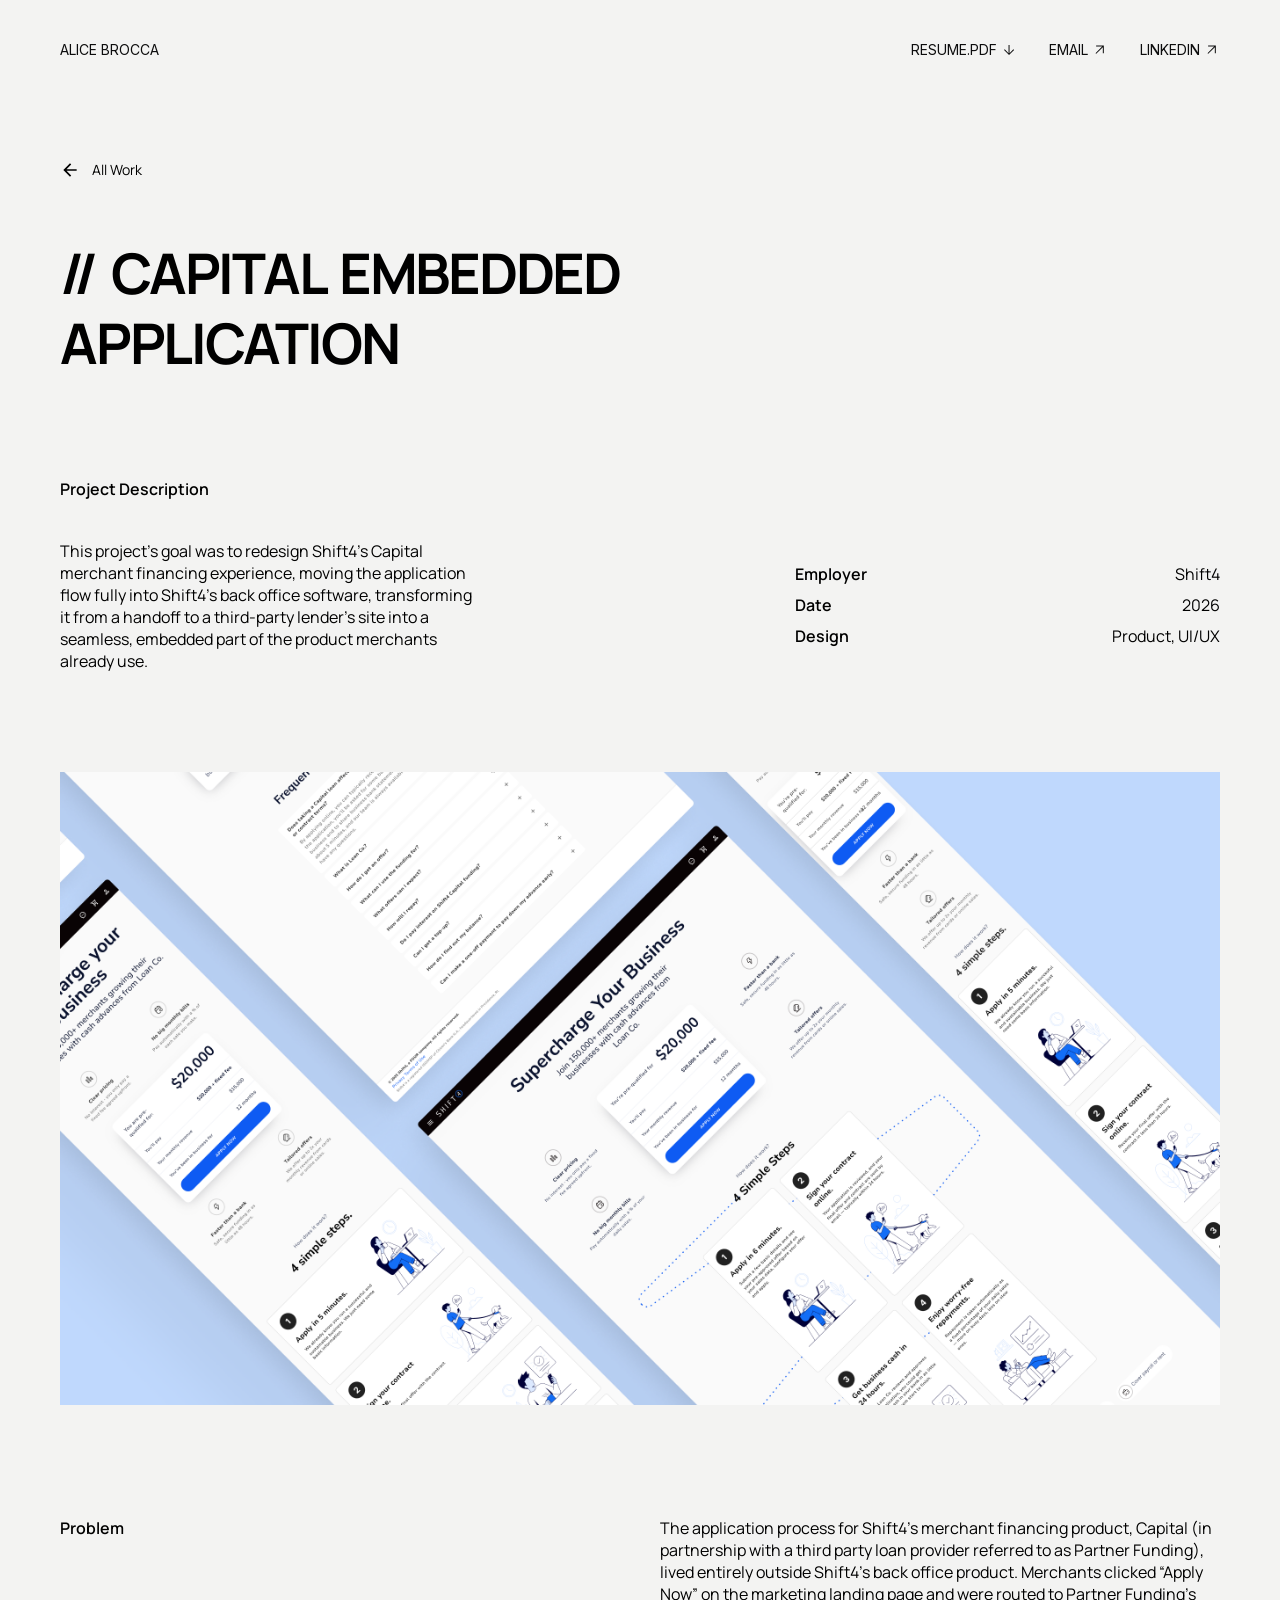
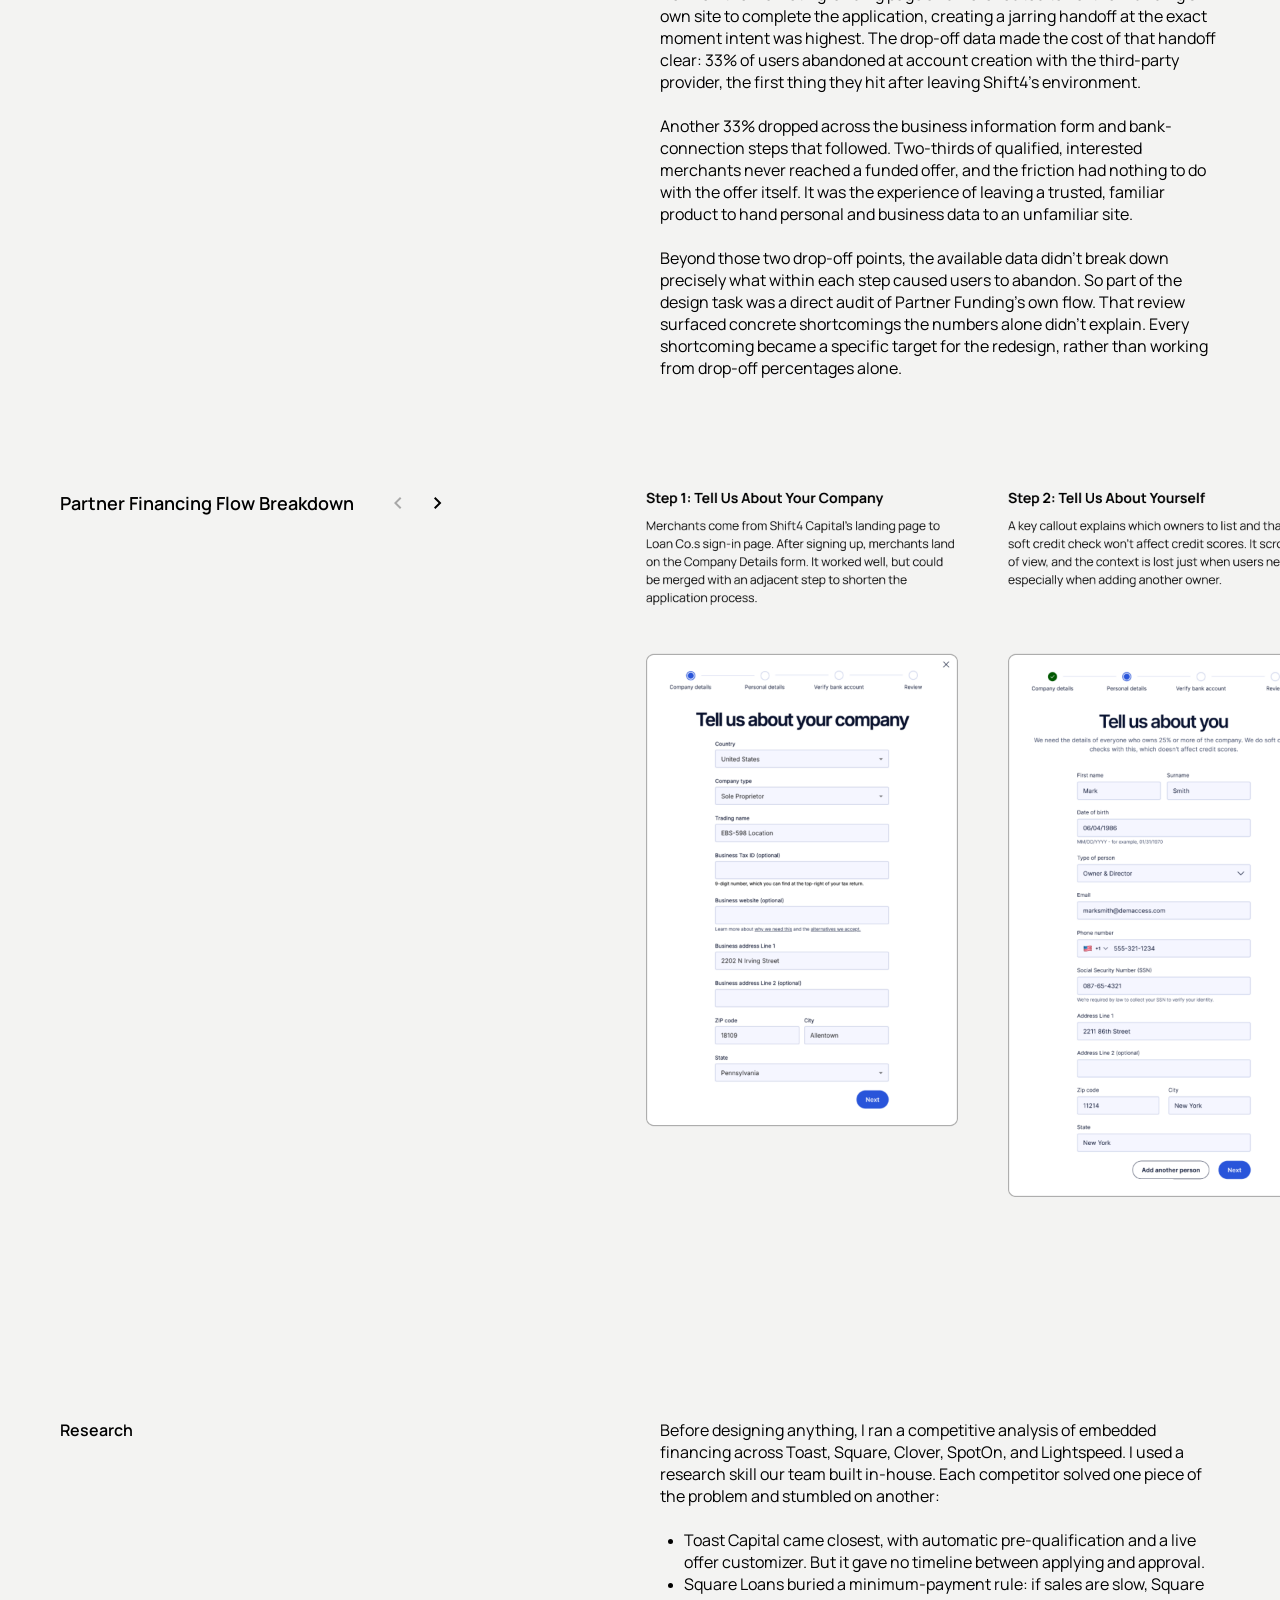
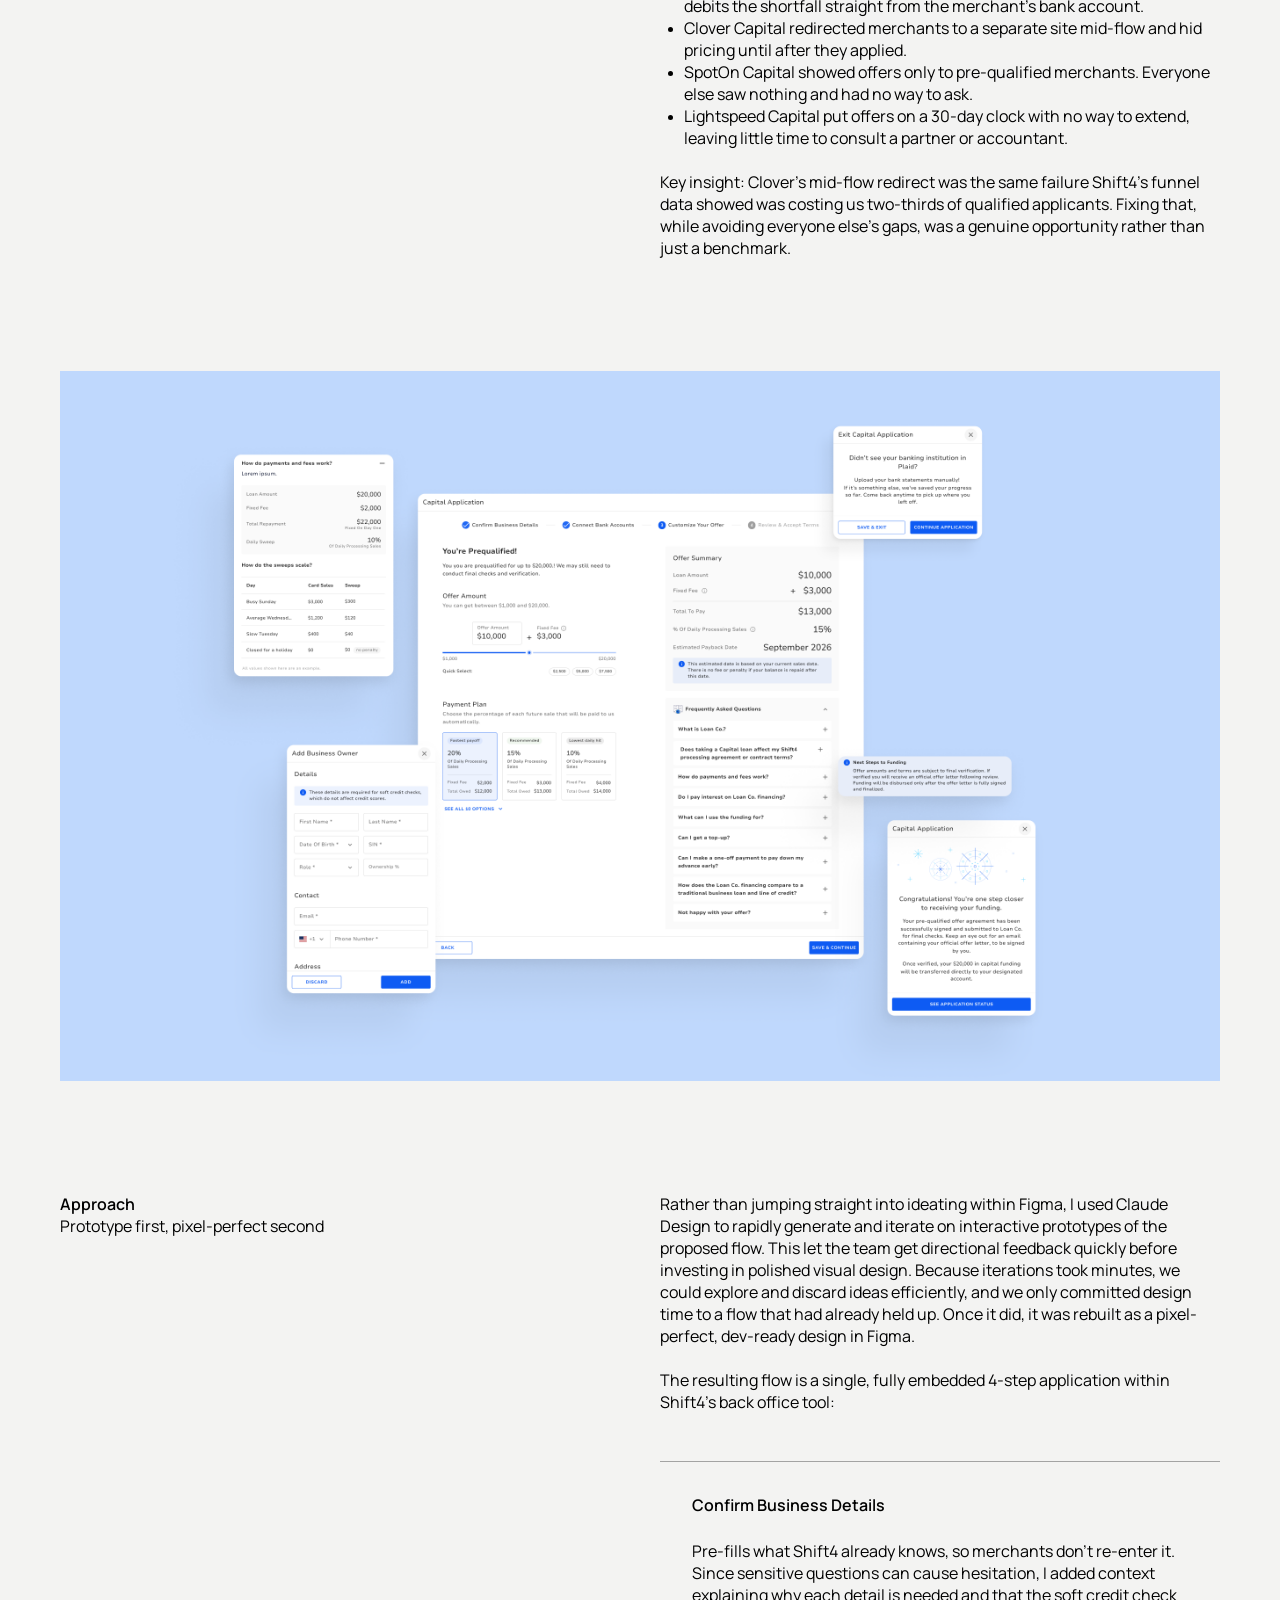
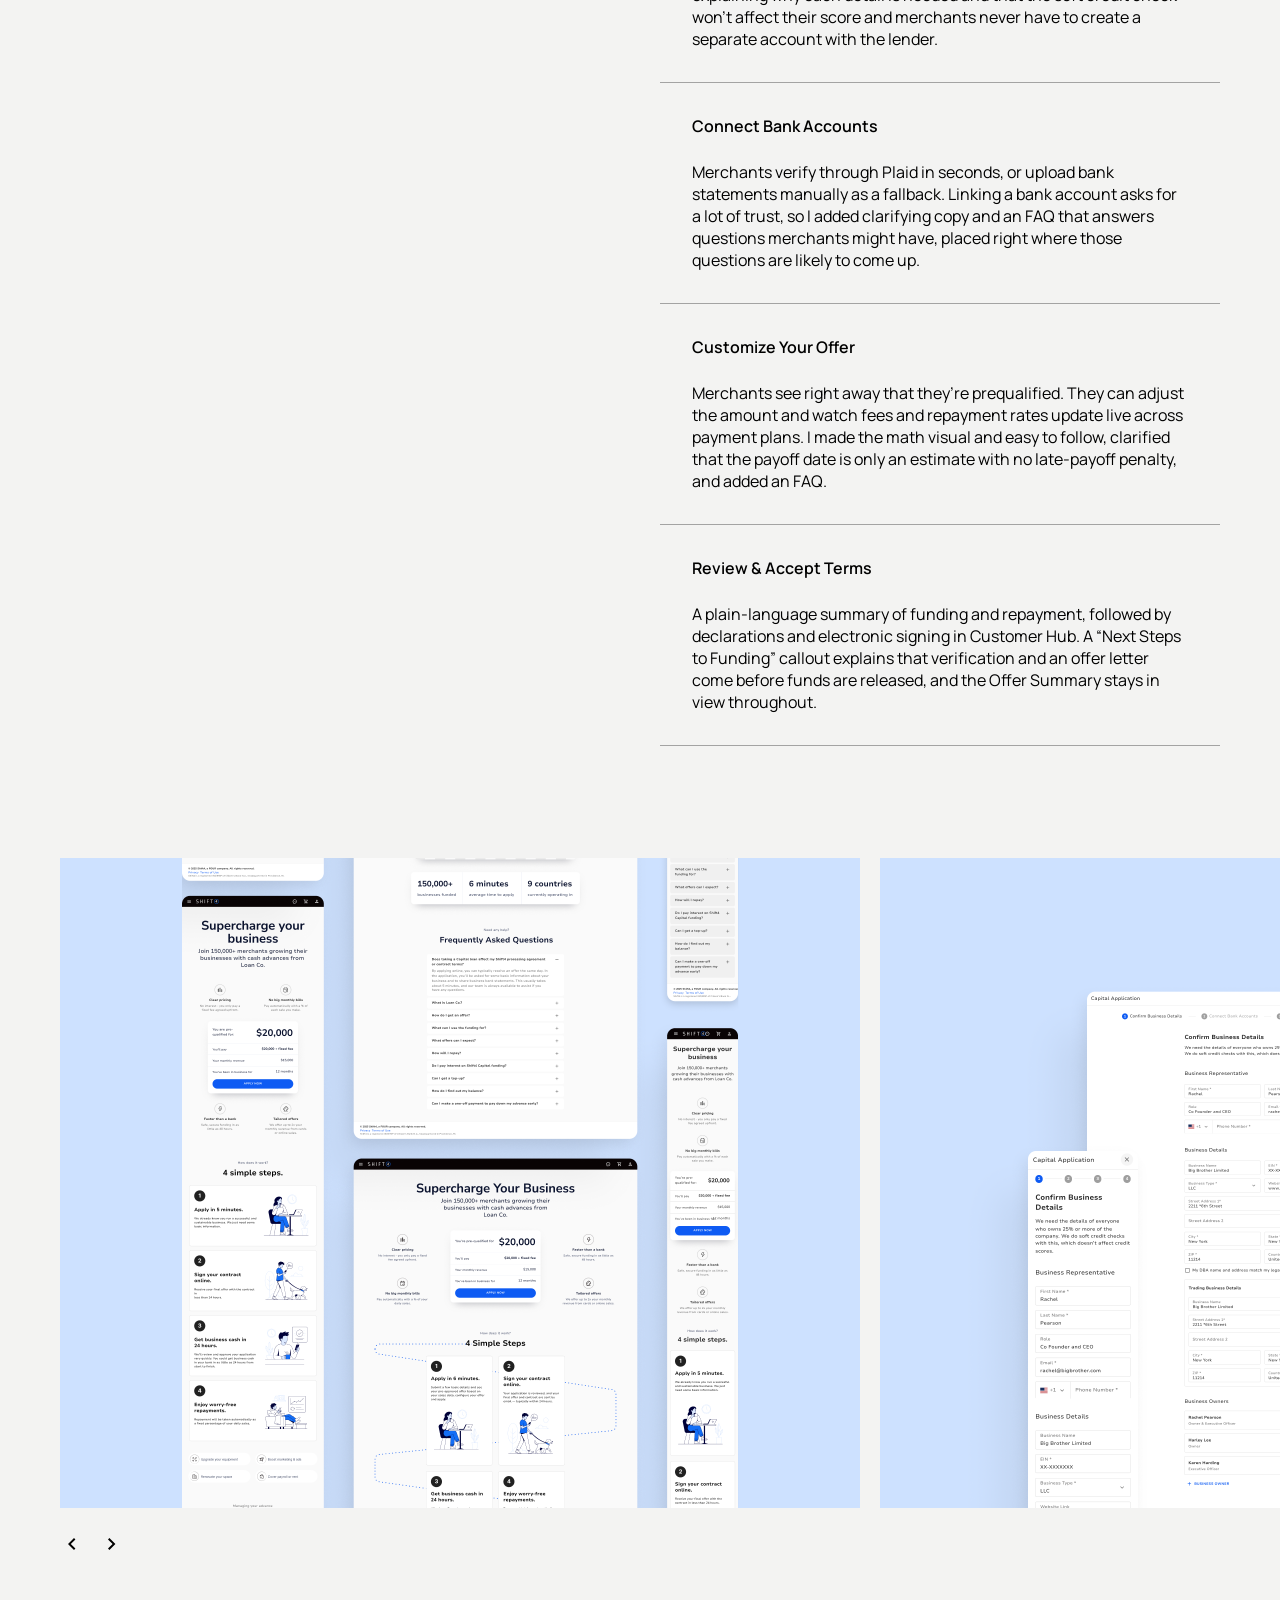
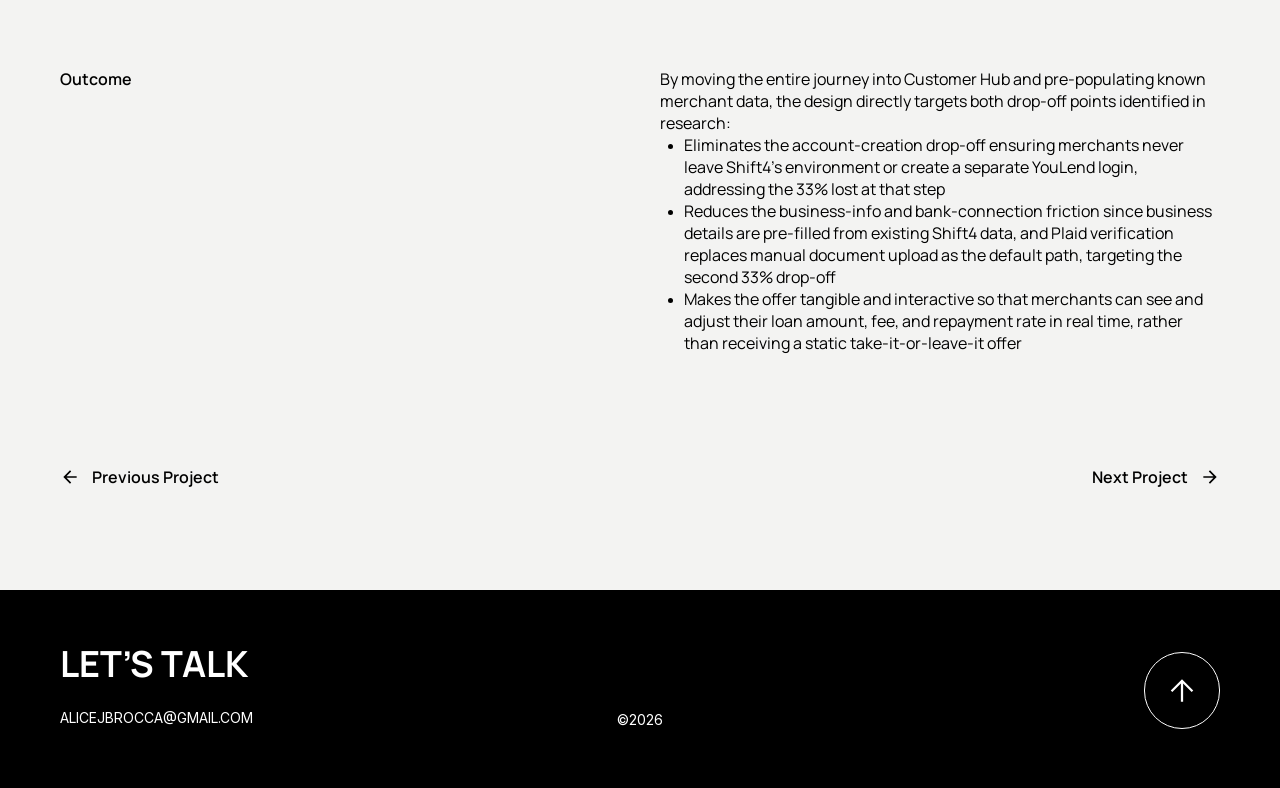
==== commit 2832faca: "Add favicon, smaller one-word Manrope cursor, lighter back-to-top arrow Co-Authored-By: Claude Opus " ====
--- a/site/capital.html
+++ b/site/capital.html
@@ -7,6 +7,7 @@
   <meta name="description" content="Redesigning Shift4 Capital’s financing application as a seamless flow inside Shift4’s back office.">
   <link rel="preload" href="assets/fonts/InterVariable.woff2" as="font" type="font/woff2" crossorigin>
   <link rel="preload" href="assets/fonts/Manrope-VariableFont_wght.ttf" as="font" type="font/ttf" crossorigin>
+  <link rel="icon" href="favicon.svg" type="image/svg+xml">
   <link rel="stylesheet" href="styles.css">
   <link rel="stylesheet" href="case-study.css">
 </head>
--- a/site/styles.css
+++ b/site/styles.css
@@ -456,32 +456,33 @@
 }
 
 .cursor__label {
-  font-family: var(--inter);
+  font-family: var(--manrope);
   font-size: 14px;
-  font-weight: 500;
+  font-weight: 400;
   line-height: 1;
+  text-transform: uppercase;
   white-space: nowrap;
   opacity: 0;
   transition: opacity 0.2s;
 }
 
-/* Over a project: solid black "View Work" */
+/* Over a project, image or the footer email: a solid black circle with one word */
 .cursor.is-view { mix-blend-mode: normal; }
 
 .cursor.is-view .cursor__dot {
-  width: 112px;
-  height: 112px;
+  width: 80px;
+  height: 80px;
   background: var(--black);
   color: var(--white);
 }
 
-/* Wait for the circle to grow before the words appear; hide them at once on the way out */
 /* Over the black footer the circle turns white so it stays visible */
 .cursor.is-view.is-light .cursor__dot {
   background: var(--white);
   color: var(--black);
 }
 
+/* Wait for the circle to grow before the word appears; hide it at once on the way out */
 .cursor.is-view .cursor__label {
   opacity: 1;
   transition-delay: 0.15s;
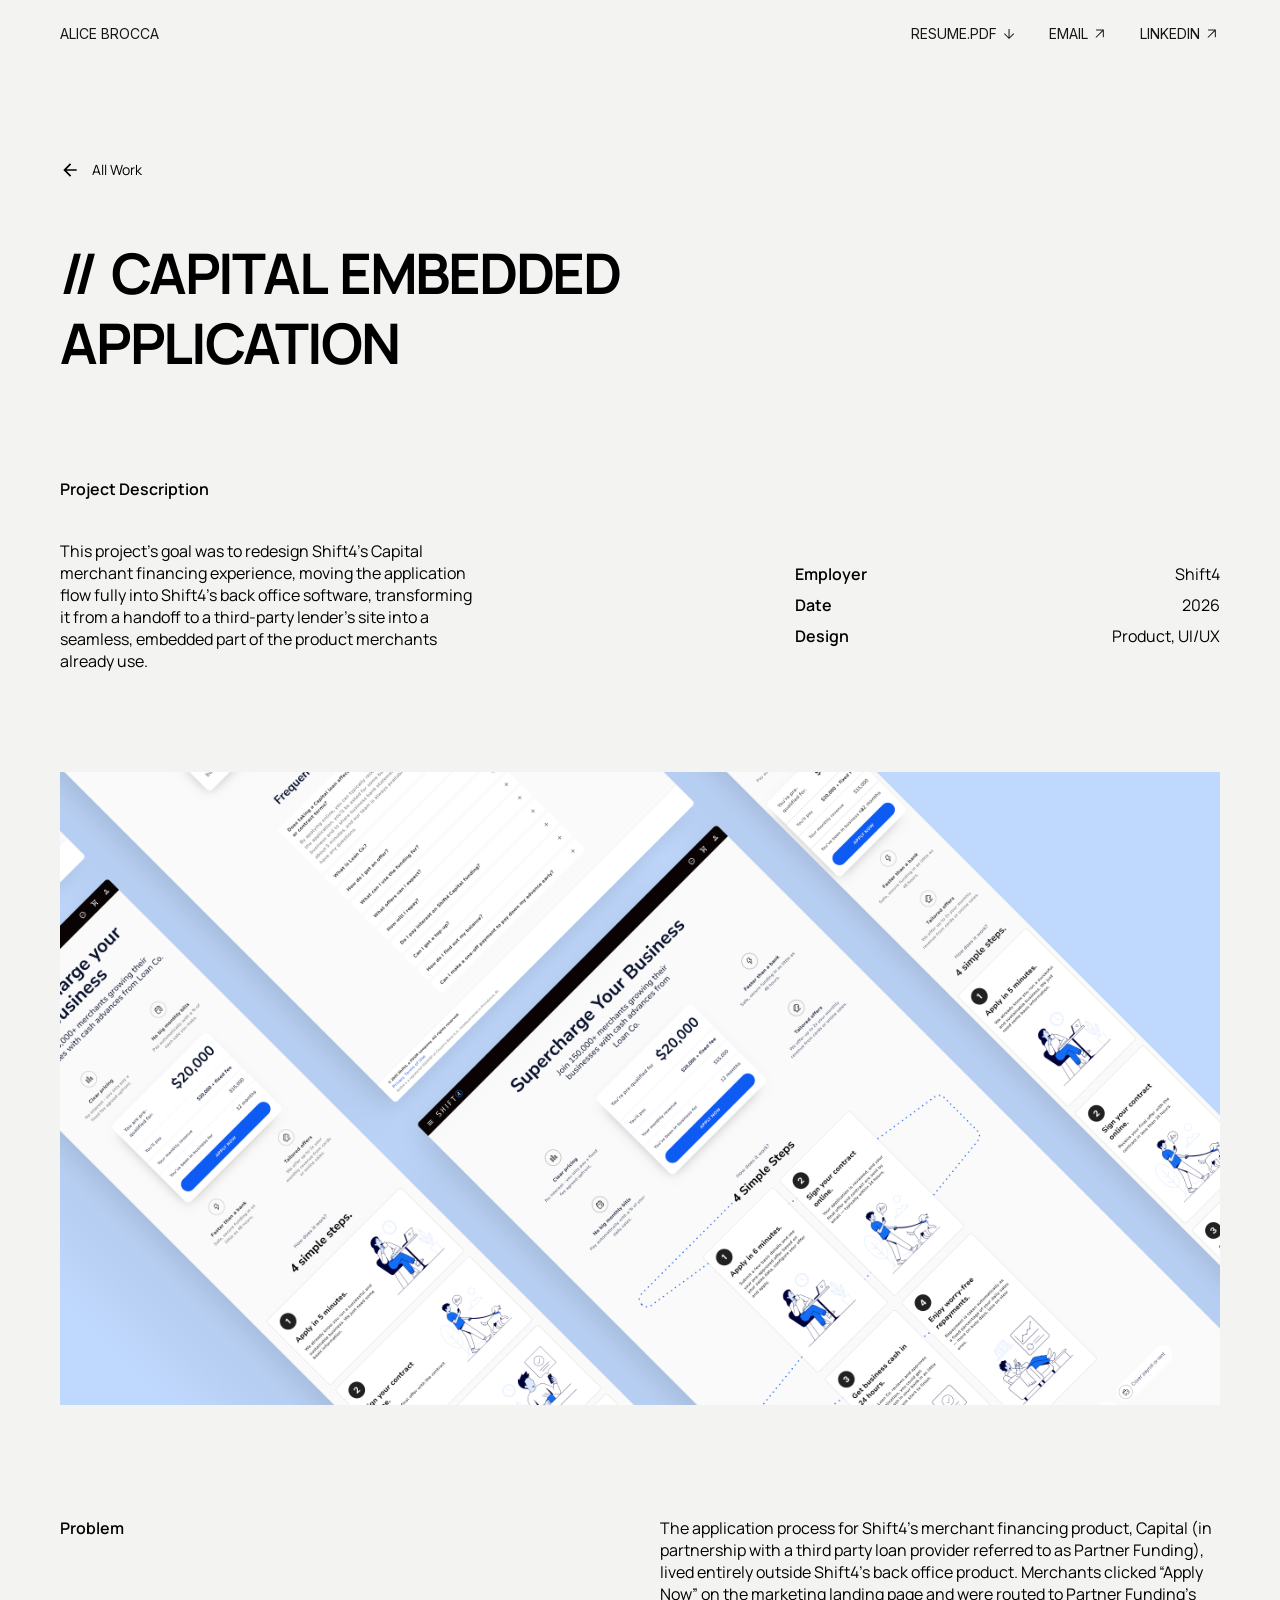
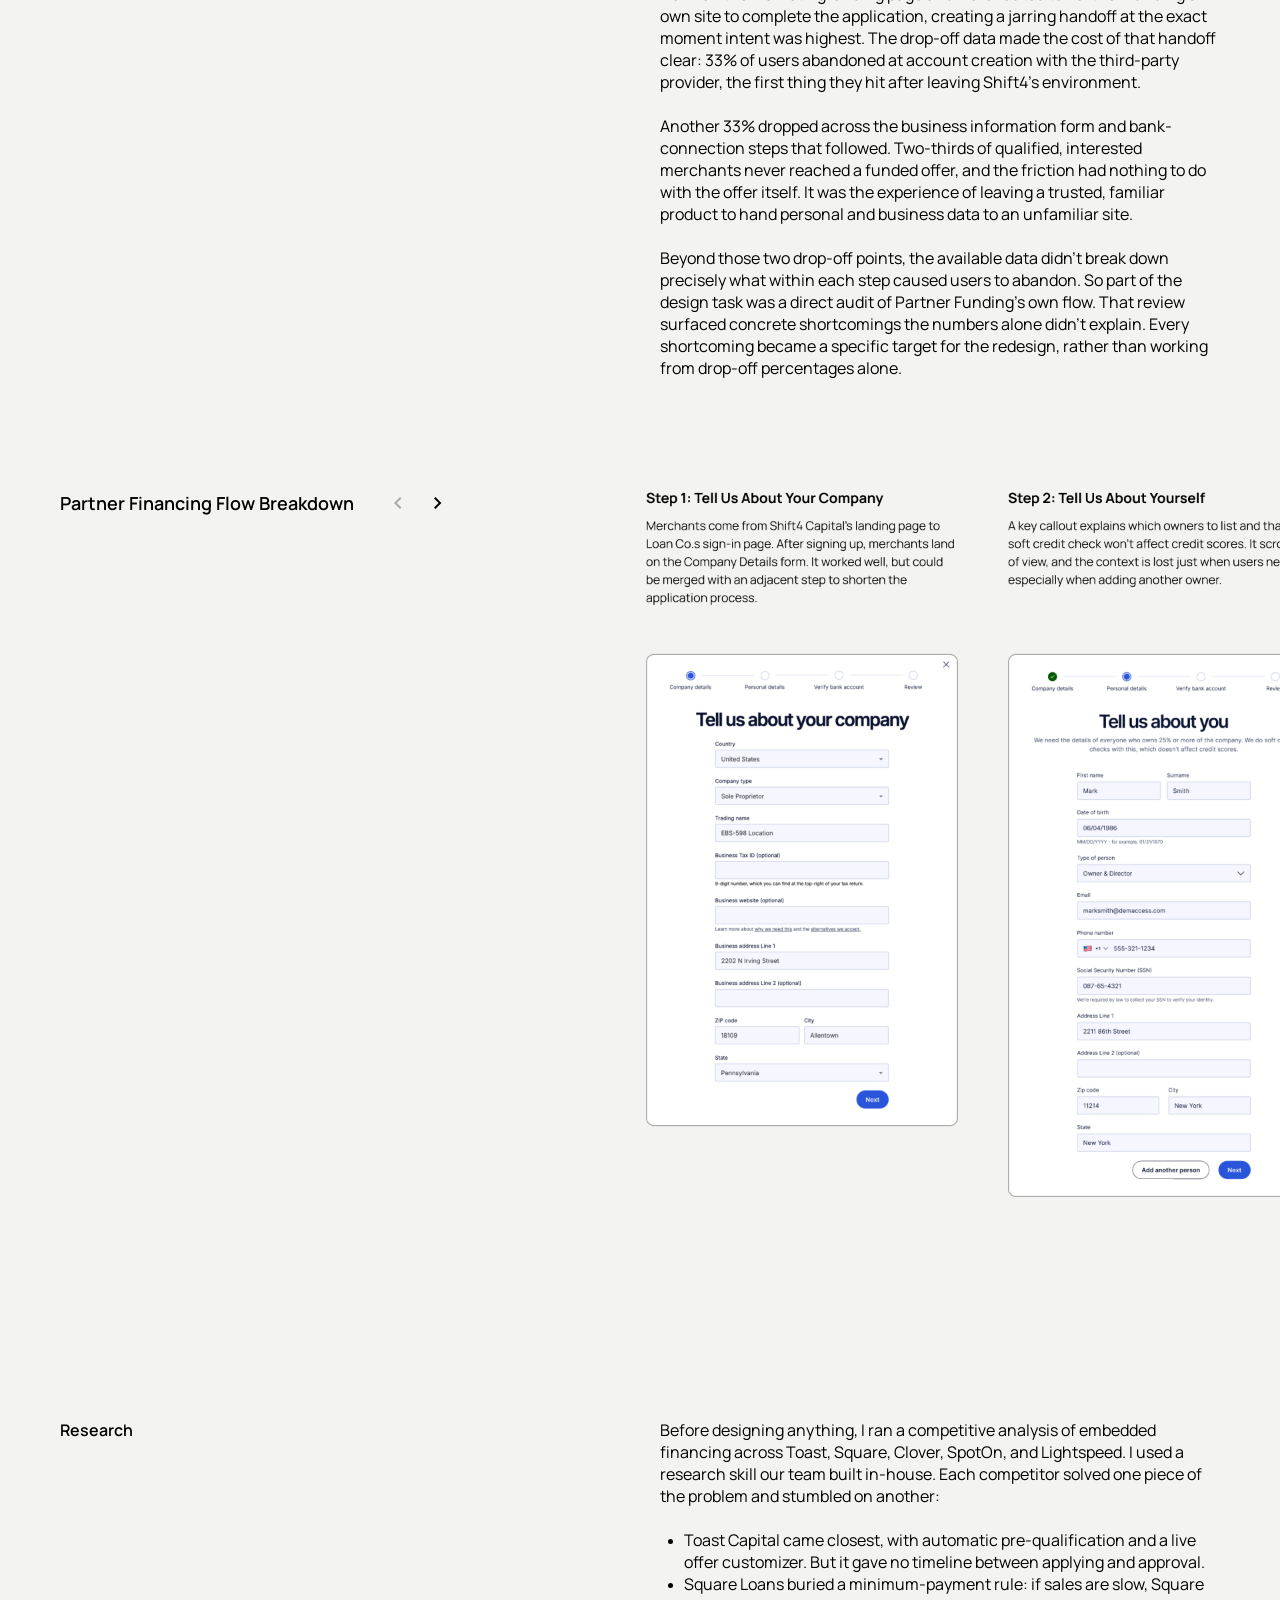
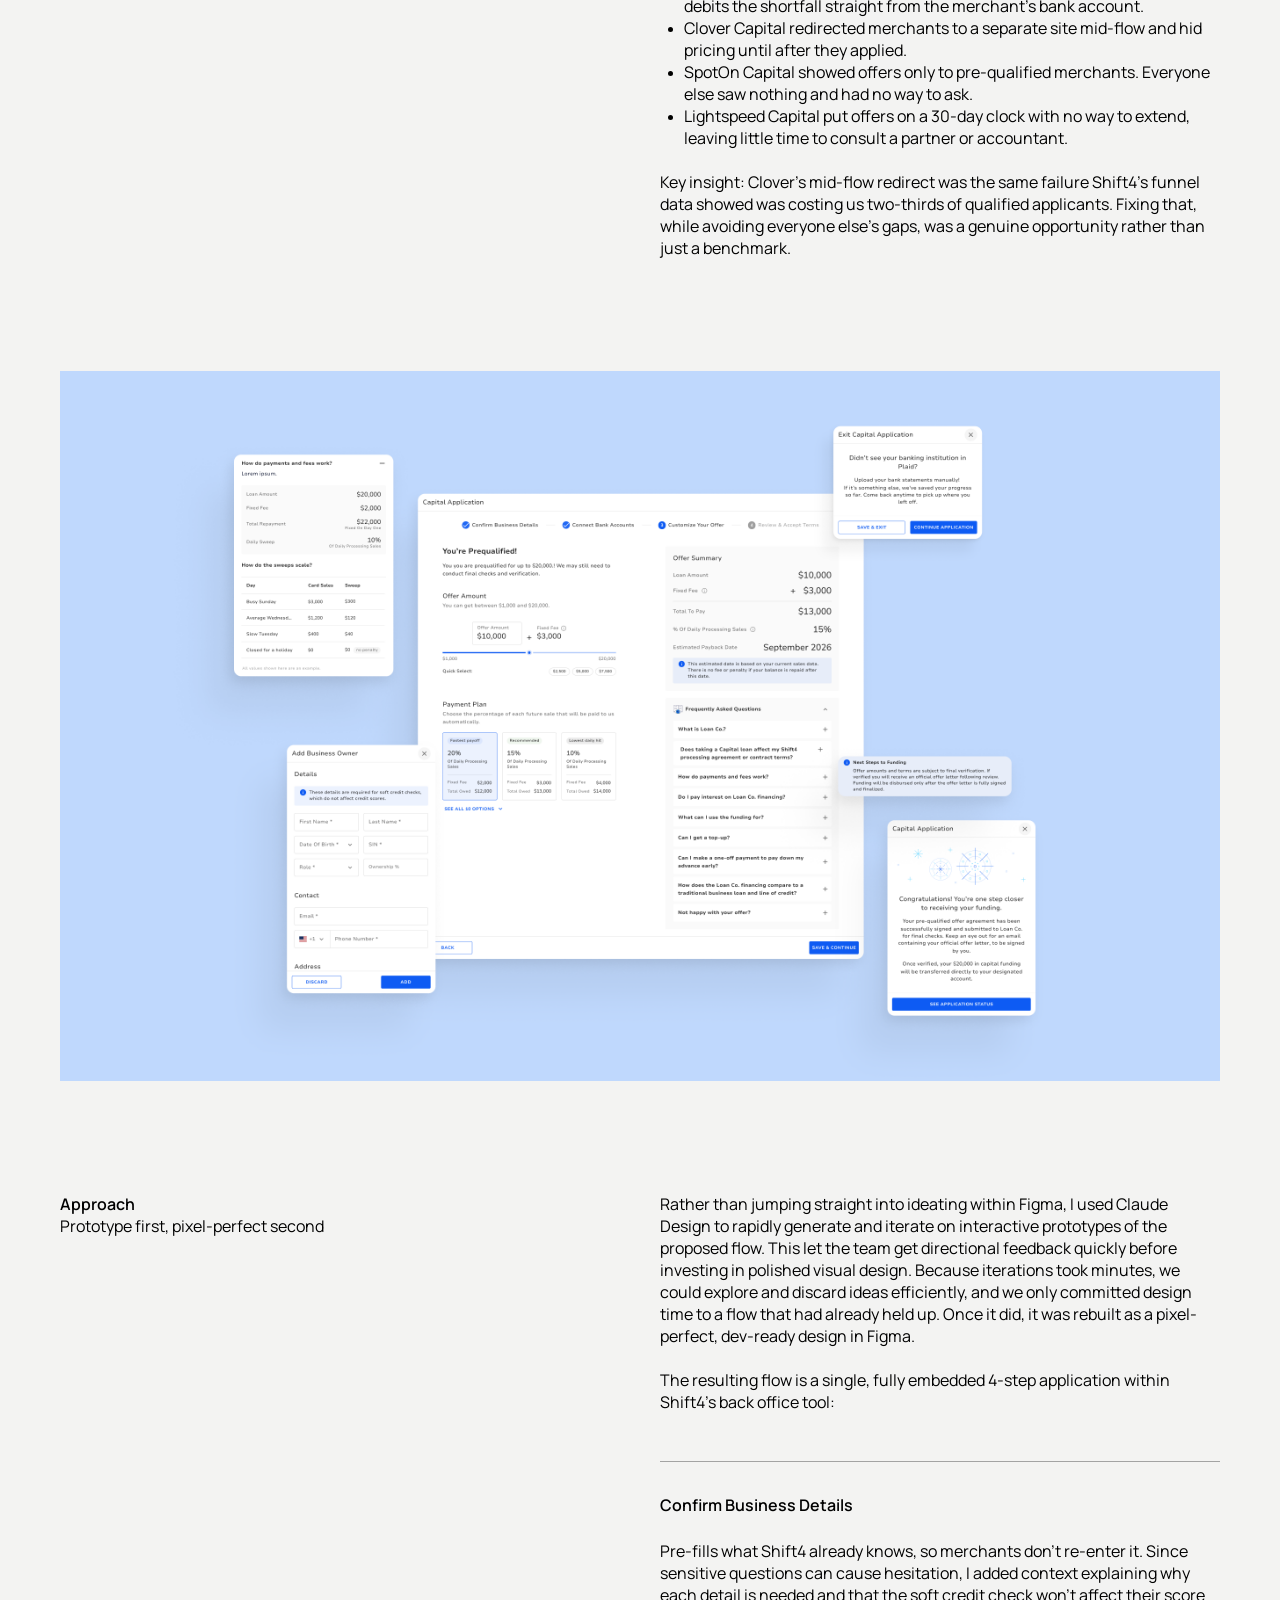
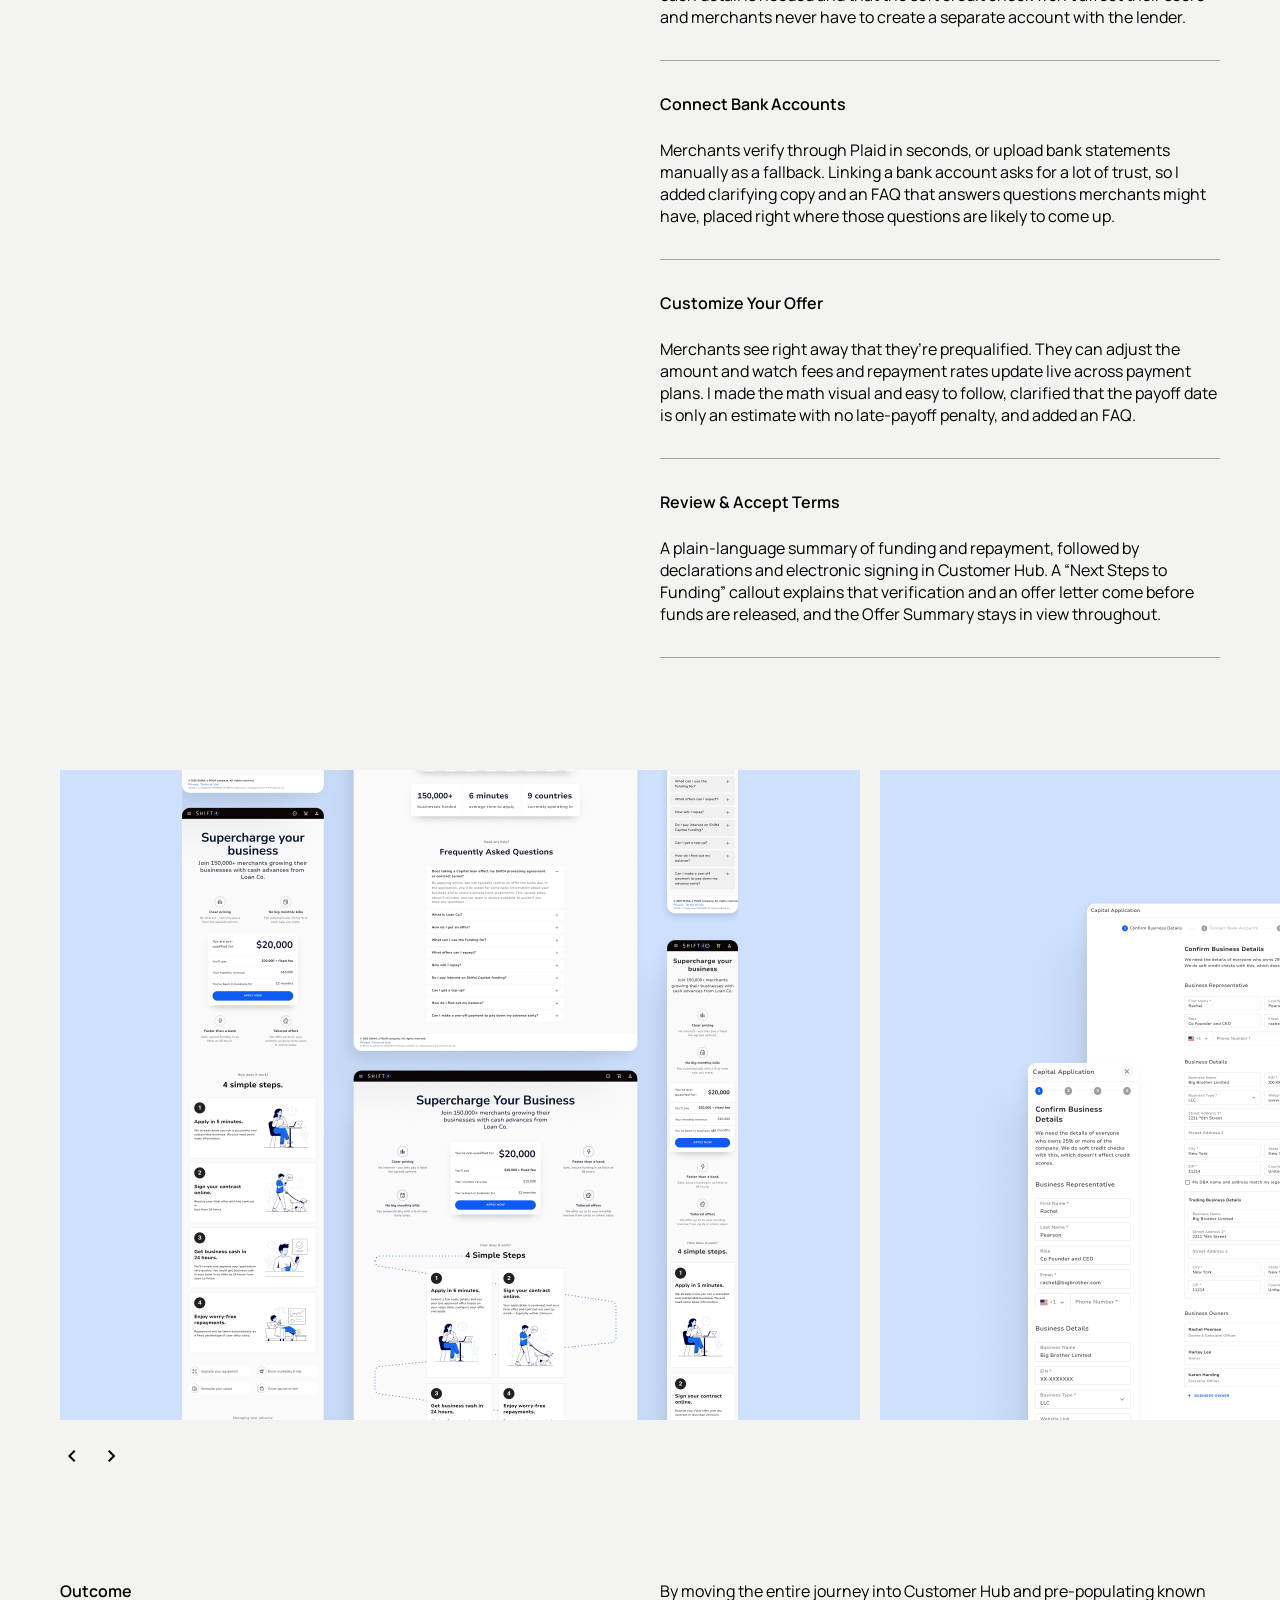
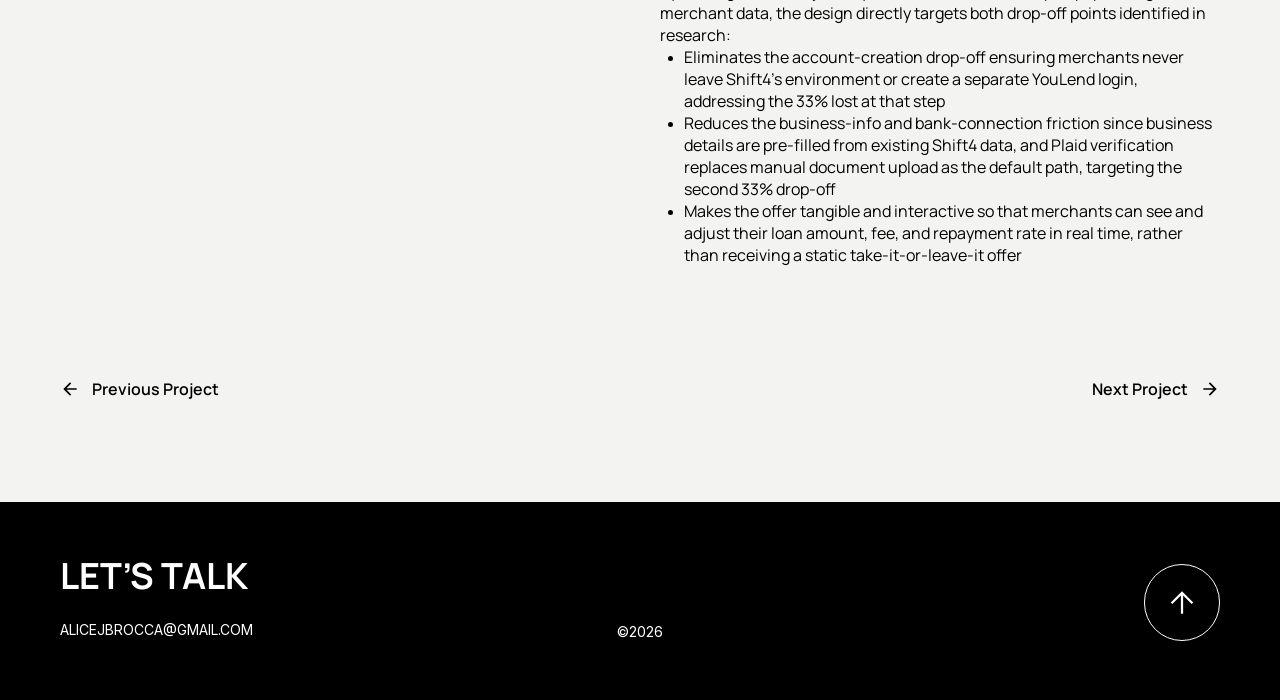
==== commit c2b9078f: "Keep project pages out of search results (noindex) Co-Authored-By: Claude Opus 5.5 <noreply@anthropi" ====
--- a/site/capital.html
+++ b/site/capital.html
@@ -5,6 +5,7 @@
   <meta name="viewport" content="width=device-width, initial-scale=1, viewport-fit=cover">
   <title>Capital Embedded Application — Alice Brocca</title>
   <meta name="description" content="Redesigning Shift4 Capital’s financing application as a seamless flow inside Shift4’s back office.">
+  <meta name="robots" content="noindex">
   <link rel="preload" href="assets/fonts/InterVariable.woff2" as="font" type="font/woff2" crossorigin>
   <link rel="preload" href="assets/fonts/Manrope-VariableFont_wght.ttf" as="font" type="font/ttf" crossorigin>
   <link rel="icon" href="favicon.svg" type="image/svg+xml">
--- a/site/styles.css
+++ b/site/styles.css
@@ -109,18 +109,34 @@
   justify-content: space-between;
   align-items: flex-start;
   gap: 16px 32px;
-  max-width: var(--max);
-  margin: 0 auto;
-  padding: 40px var(--pad) 0;
-  color: var(--white);
-  mix-blend-mode: difference;
+  /* A solid bar across the full width; content scrolls out of sight beneath it.
+     The side padding lines the text up with the 1440px content column. */
+  padding: 24px max(var(--pad), calc((100% - var(--max)) / 2 + var(--pad)));
+  background: var(--bg);
+  color: var(--ink);
   font-size: 14px;
   line-height: 20px;
   white-space: nowrap;
-  pointer-events: none;
-}
-
-.site-header a { pointer-events: auto; }
+}
+
+/* A black rule that draws out from the centre once the page has scrolled (main.js) */
+.site-header::after {
+  content: "";
+  position: absolute;
+  left: 0;
+  right: 0;
+  bottom: 0;
+  height: 1px;
+  background: var(--black);
+  transform: scaleX(0);
+  transition: transform 0.6s cubic-bezier(0.2, 0.7, 0.2, 1);
+}
+
+.site-header.is-scrolled::after { transform: scaleX(1); }
+
+@media (prefers-reduced-motion: reduce) {
+  .site-header::after { transition: none; }
+}
 
 .site-header__id {
   display: flex;
@@ -459,9 +475,10 @@
   font-family: var(--manrope);
   font-size: 14px;
   font-weight: 400;
-  line-height: 1;
+  line-height: 1.2;
+  text-align: center;
   text-transform: uppercase;
-  white-space: nowrap;
+  white-space: pre; /* keeps "Click/Drag" on its two lines */
   opacity: 0;
   transition: opacity 0.2s;
 }
@@ -506,6 +523,7 @@
     flex-direction: column;
     gap: 6px;
     padding-top: 24px;
+    padding-bottom: 24px;
   }
 
   .content { gap: 100px; padding-top: 96px; }
@@ -533,6 +551,7 @@
     font-size: 12px;
     line-height: 18px;
     padding-top: 16px;
+    padding-bottom: 16px;
   }
 
   .site-header__nav {
--- a/site/case-study.css
+++ b/site/case-study.css
@@ -5,8 +5,6 @@
   --bleed: max(var(--pad), calc((100vw - var(--max)) / 2 + var(--pad)));
   overflow-x: clip;
 }
-
-.case-page .site-header { position: absolute; }
 
 .cs {
   max-width: var(--max);
@@ -135,7 +133,7 @@
 }
 
 .cs-steps li {
-  padding: 32px 32px;
+  padding: 32px 0;
   border-bottom: 1px solid #a3a3a3;
 }
 
@@ -145,8 +143,6 @@
   line-height: 22px;
   margin-bottom: 24px;
 }
-
-.cs-steps p { max-width: 572px; }
 
 /* Partner flow breakdown: one wide image that scrolls sideways */
 
@@ -218,6 +214,13 @@
 }
 
 .cs-carousel__track::-webkit-scrollbar { display: none; }
+
+/* While dragged with the mouse (main.js): no snapping until the glide finishes */
+.cs-carousel__track.is-dragging {
+  scroll-snap-type: none;
+  user-select: none;
+  -webkit-user-select: none;
+}
 
 .cs-carousel__track img {
   flex: none;
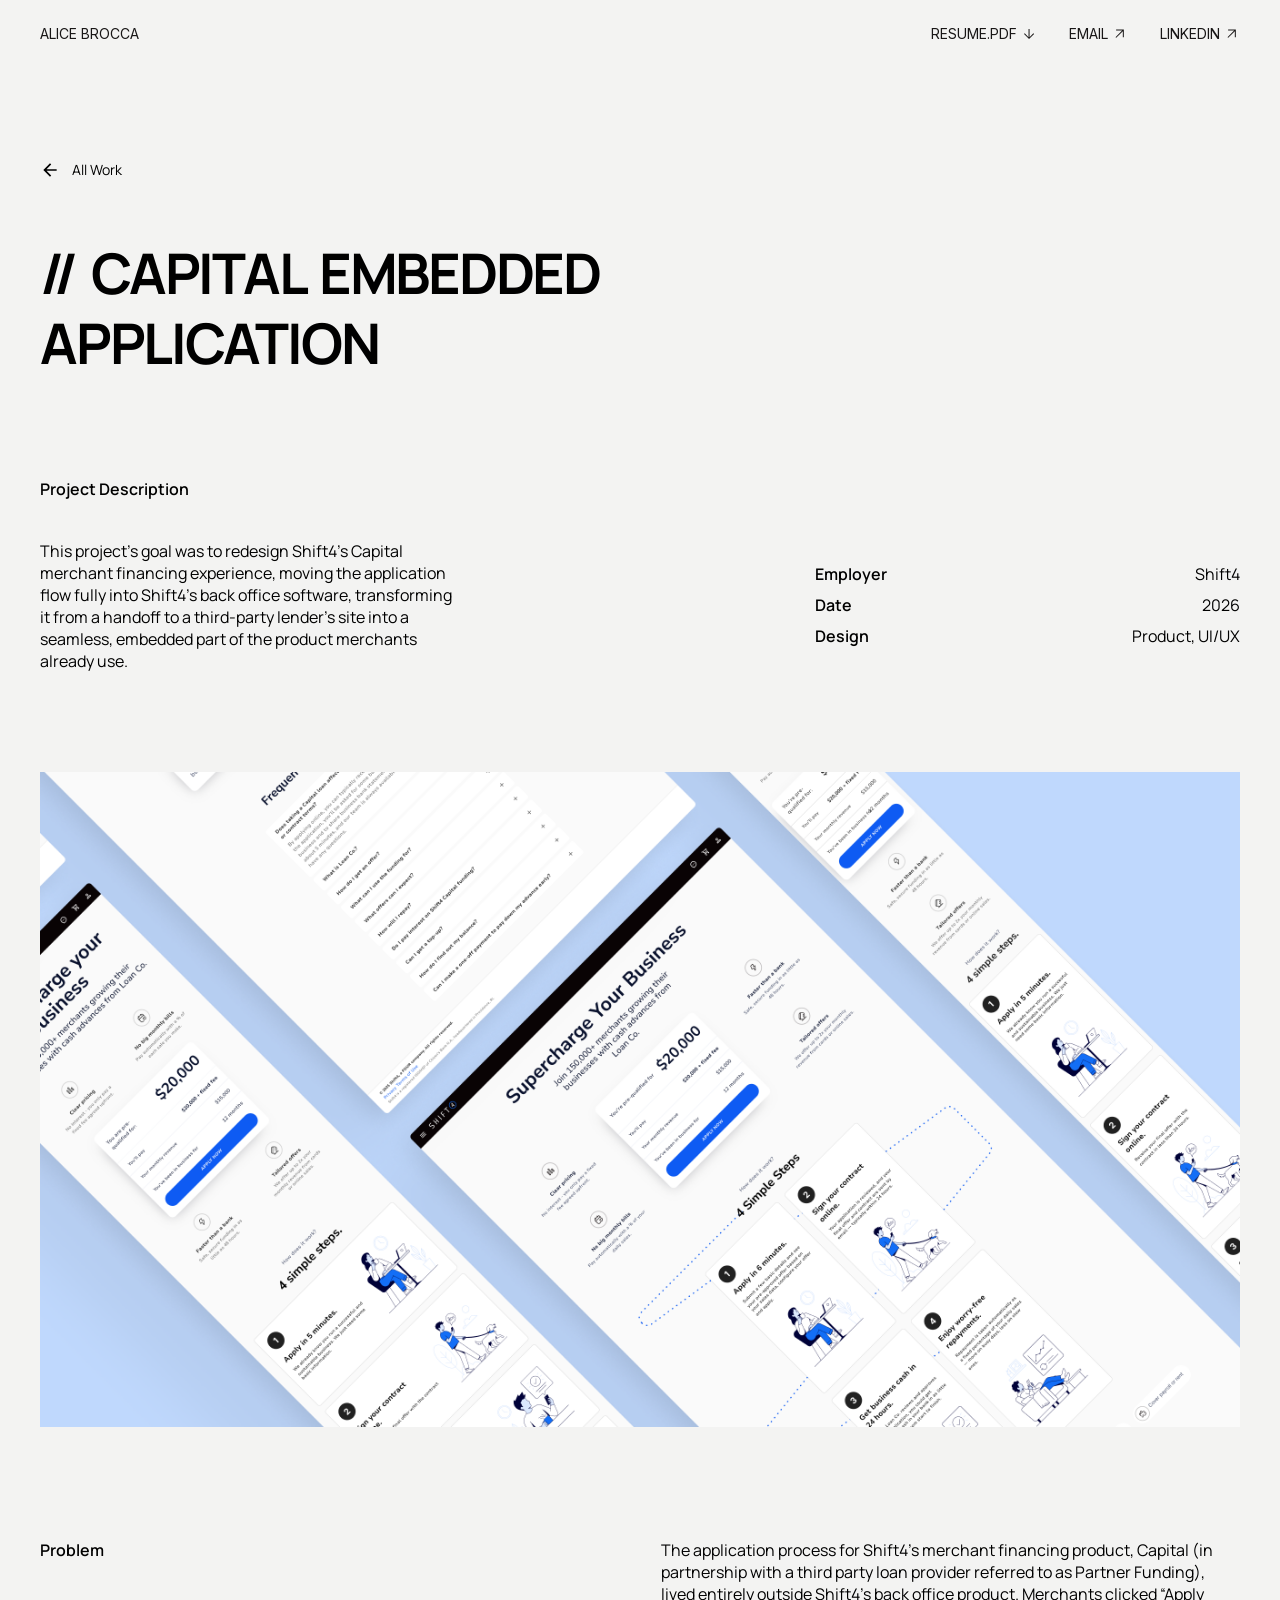
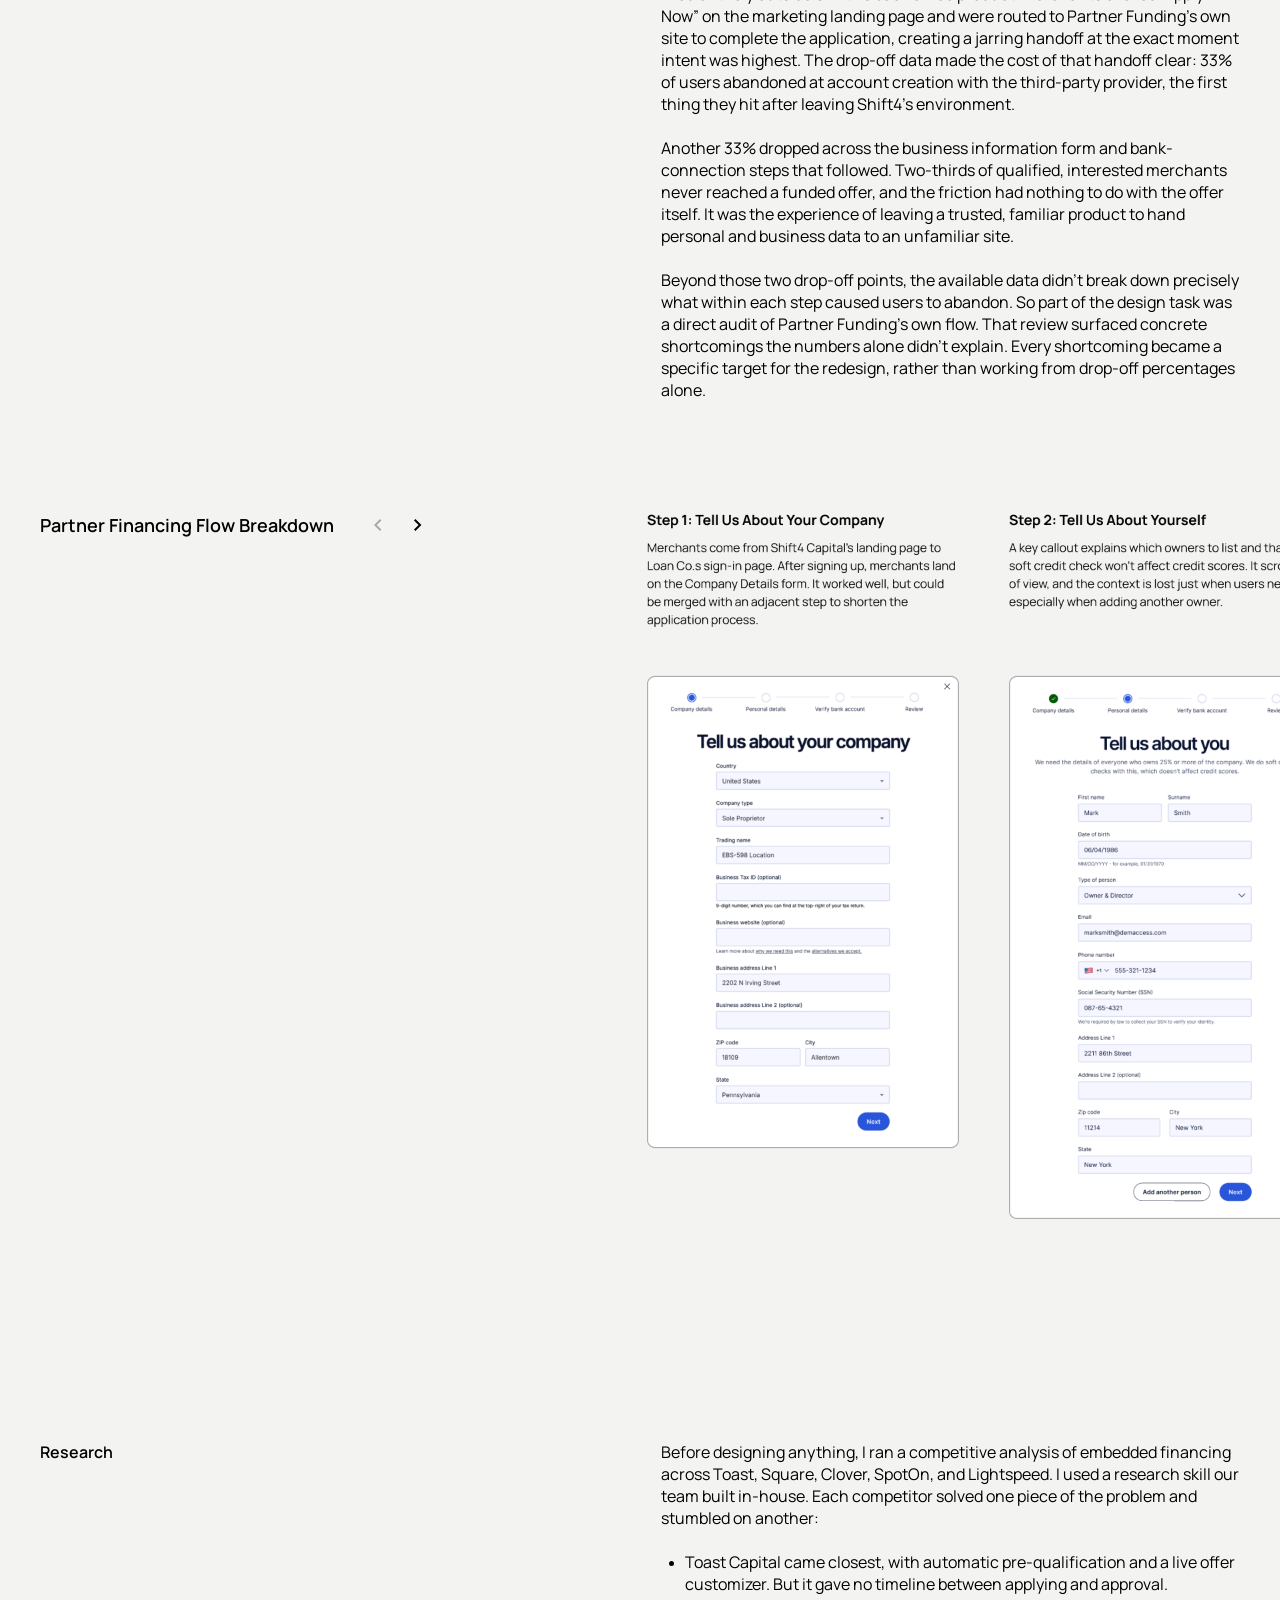
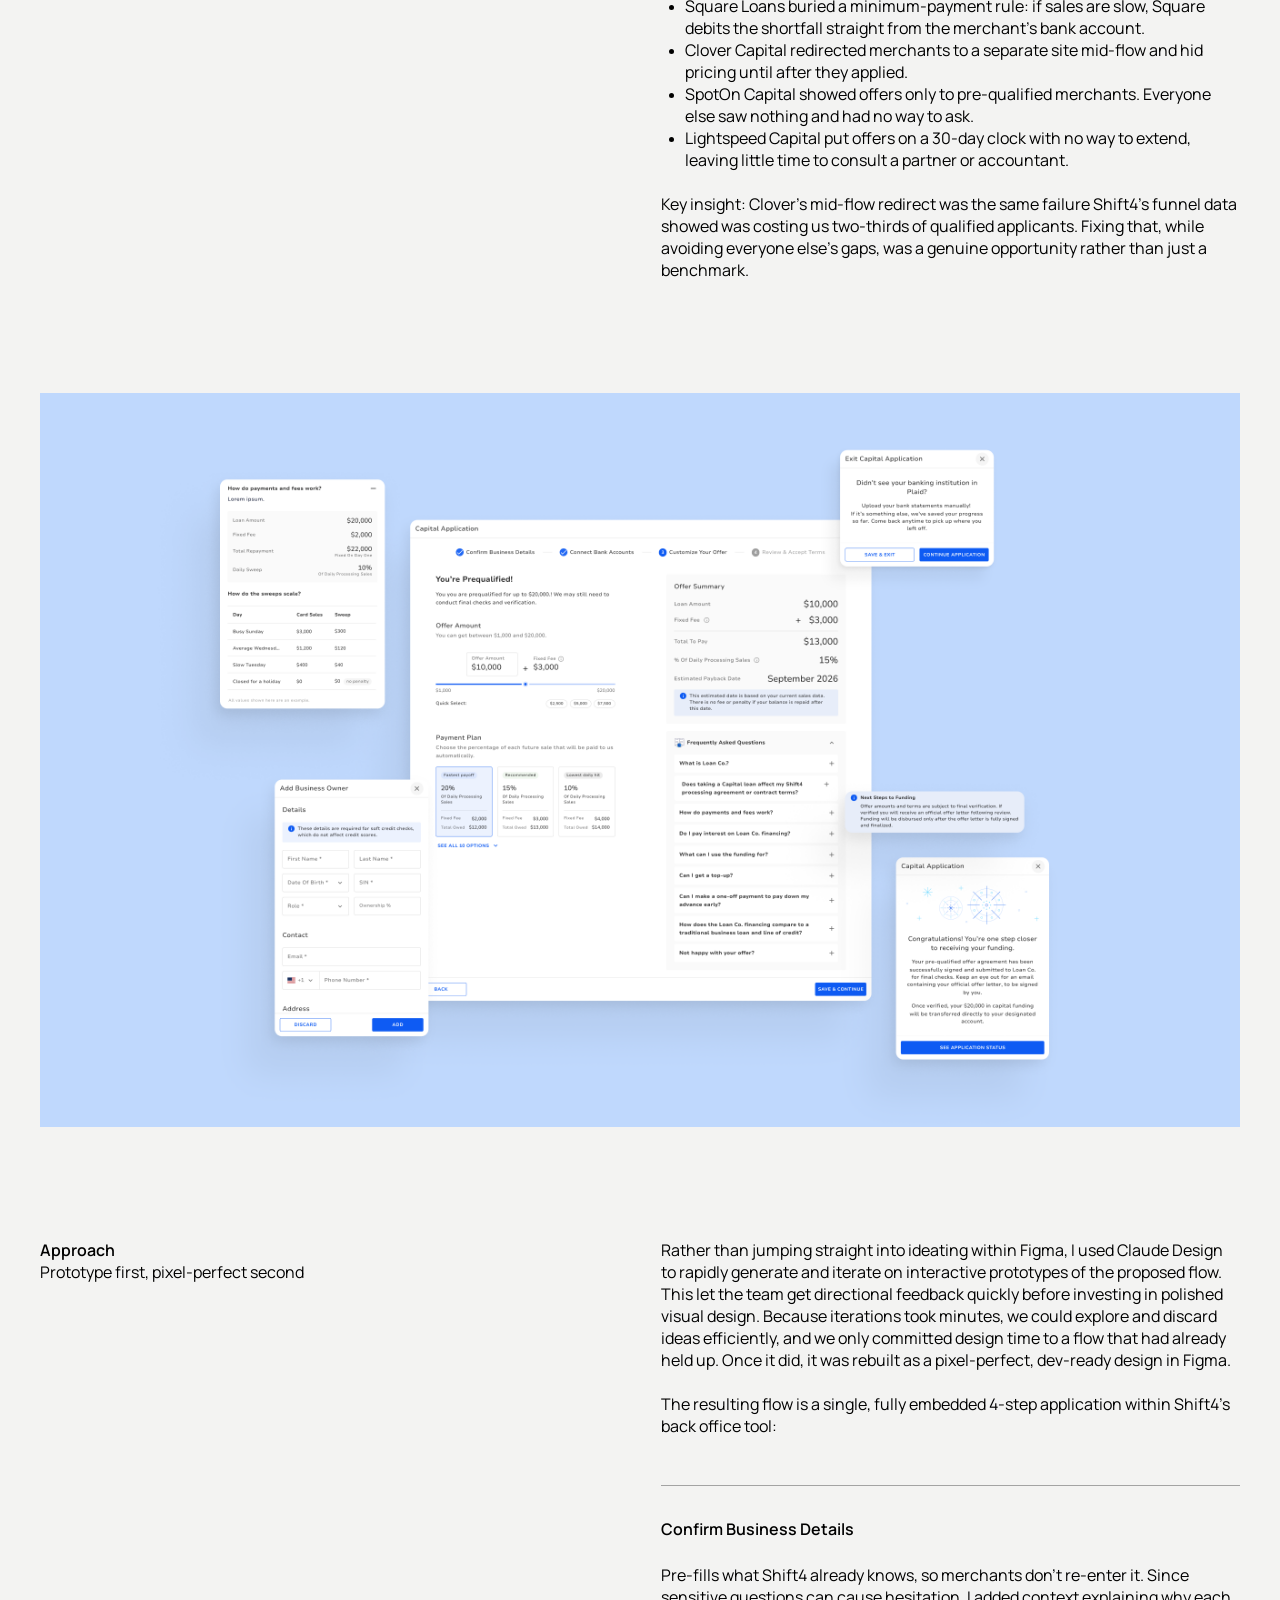
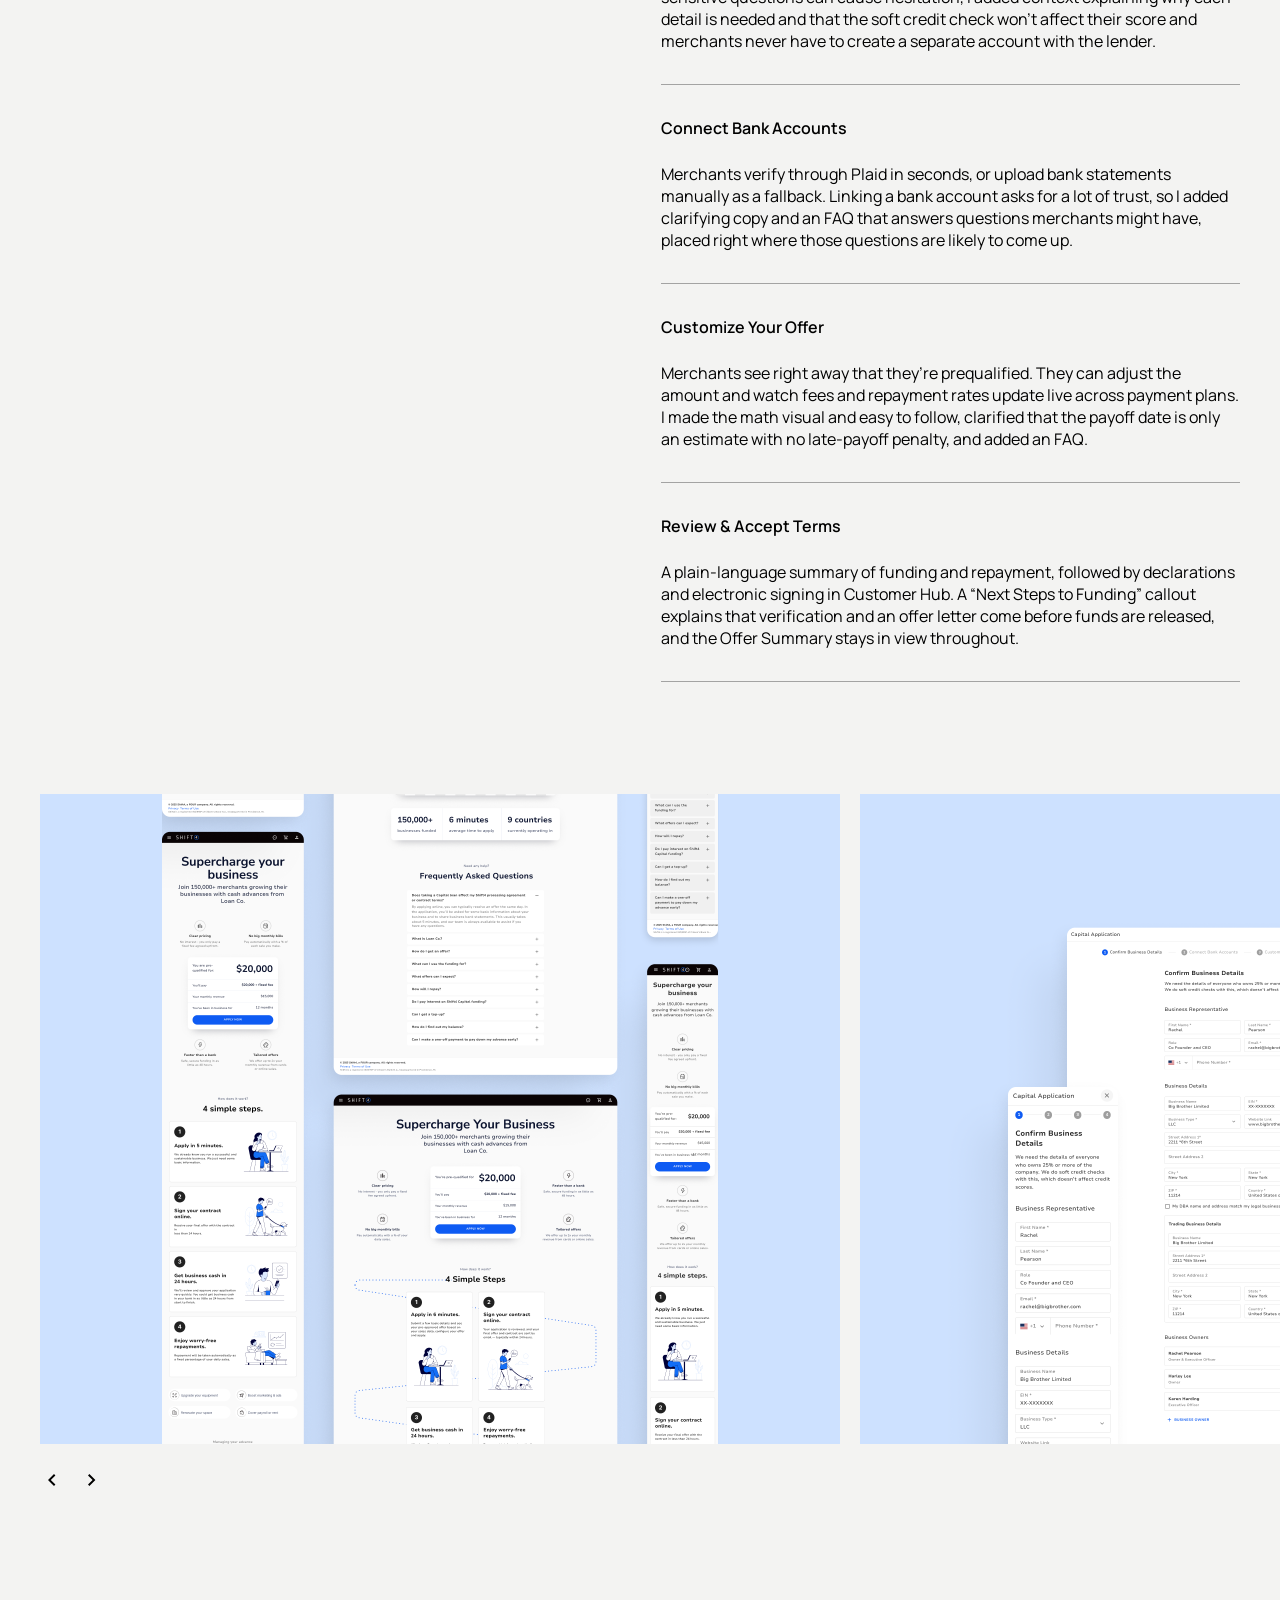
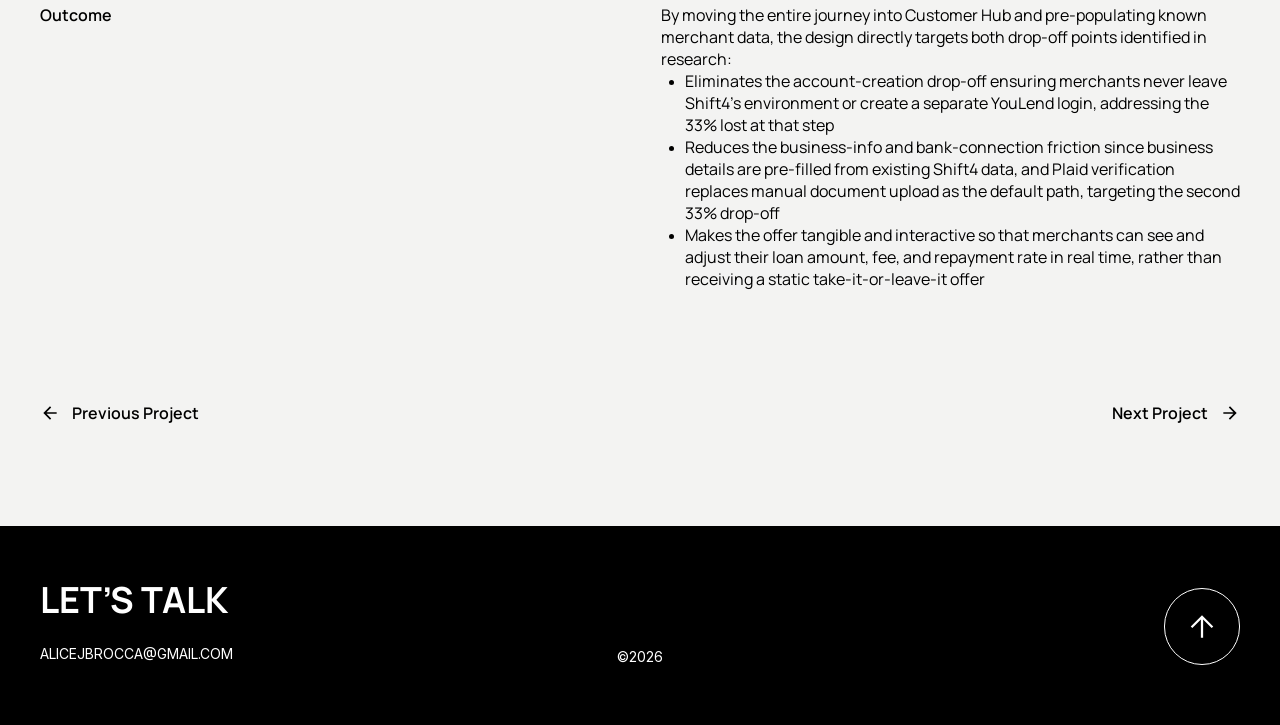
==== commit 018524d5: "Use 40px side padding (24px on phones), link the resume download, and say clients in the tagline Co-" ====
--- a/site/capital.html
+++ b/site/capital.html
@@ -15,10 +15,10 @@
 <body class="case-page">
   <header class="site-header">
     <a class="site-header__id" href="index.html">
-      <span>ALICE BROCCA</span>
+      <span class="site-header__name">ALICE BROCCA</span><span class="site-header__initials" aria-hidden="true">AB</span>
     </a>
     <nav class="site-header__nav" aria-label="Contact">
-      <a href="#" target="_blank" rel="noopener">RESUME.PDF <svg class="icon-download" viewBox="0 0 24 24" aria-hidden="true"><path fill="currentColor" d="M11.25 4.5V16.627L5.55375 10.9307L4.5 12L12 19.5L19.5 12L18.4462 10.9307L12.75 16.627V4.5H11.25Z"/></svg></a>
+      <a href="assets/alicebrocca-resume.pdf" download="alicebrocca-resume.pdf">RESUME.PDF <svg class="icon-download" viewBox="0 0 24 24" aria-hidden="true"><path fill="currentColor" d="M11.25 4.5V16.627L5.55375 10.9307L4.5 12L12 19.5L19.5 12L18.4462 10.9307L12.75 16.627V4.5H11.25Z"/></svg></a>
       <a href="mailto:alicejbrocca@gmail.com">EMAIL <svg class="icon-external" viewBox="0 0 24 24" aria-hidden="true"><path fill="currentColor" d="M6.29425 17.6443L5.25 16.6L15.0905 6.75H6.14425V5.25H17.6443V16.75H16.1443V7.80375L6.29425 17.6443Z"/></svg></a>
       <a href="https://www.linkedin.com/in/alice-jevdokimova-32087318b/" target="_blank" rel="noopener">LINKEDIN <svg class="icon-external" viewBox="0 0 24 24" aria-hidden="true"><path fill="currentColor" d="M6.29425 17.6443L5.25 16.6L15.0905 6.75H6.14425V5.25H17.6443V16.75H16.1443V7.80375L6.29425 17.6443Z"/></svg></a>
     </nav>
--- a/site/styles.css
+++ b/site/styles.css
@@ -20,8 +20,7 @@
   --white: #fff;
   --inter: "Inter", "Helvetica Neue", Helvetica, Arial, sans-serif;
   --manrope: "Manrope", "Inter", "Helvetica Neue", Arial, sans-serif;
-  --pad: 60px;
-  --max: 1440px;
+  --pad: 40px; /* side padding on every screen size; 24px on phones (below) */
   color-scheme: light;
 }
 
@@ -110,8 +109,8 @@
   align-items: flex-start;
   gap: 16px 32px;
   /* A solid bar across the full width; content scrolls out of sight beneath it.
-     The side padding lines the text up with the 1440px content column. */
-  padding: 24px max(var(--pad), calc((100% - var(--max)) / 2 + var(--pad)));
+     The side padding matches the page content's. */
+  padding: 24px var(--pad);
   background: var(--bg);
   color: var(--ink);
   font-size: 14px;
@@ -144,6 +143,9 @@
   text-decoration: none;
 }
 
+/* "AB" stands in for the full name on phones (below) */
+.site-header__initials { display: none; }
+
 .site-header__nav {
   display: flex;
   justify-content: flex-end;
@@ -214,8 +216,6 @@
 /* ---------- Content ---------- */
 
 .content {
-  max-width: var(--max);
-  margin: 0 auto;
   padding: 120px var(--pad) 53px;
   display: flex;
   flex-direction: column;
@@ -381,7 +381,7 @@
 .site-footer {
   background: var(--black);
   color: var(--white);
-  padding: 60px max(var(--pad), calc((100% - var(--max)) / 2 + var(--pad)));
+  padding: 60px var(--pad);
   display: flex;
   align-items: flex-end;
   justify-content: space-between;
@@ -508,8 +508,6 @@
 /* ---------- Responsive ---------- */
 
 @media (max-width: 1100px) {
-  :root { --pad: 40px; }
-
   .skills__grid { grid-template-columns: repeat(2, 1fr); }
 
   .project__title {
@@ -520,8 +518,6 @@
 
 @media (max-width: 900px) {
   .site-header {
-    flex-direction: column;
-    gap: 6px;
     padding-top: 24px;
     padding-bottom: 24px;
   }
@@ -545,7 +541,7 @@
 }
 
 @media (max-width: 600px) {
-  :root { --pad: 20px; }
+  :root { --pad: 24px; }
 
   .site-header {
     font-size: 12px;
@@ -554,14 +550,19 @@
     padding-bottom: 16px;
   }
 
-  .site-header__nav {
-    flex-wrap: wrap;
-    justify-content: flex-start;
-    gap: 4px 16px;
-  }
-
-  .site-header,
-  .site-header__id { flex-wrap: wrap; }
+  /* Name and links stay on one line: the name shrinks to "AB" (screen readers still hear the full name) */
+  .site-header { gap: 12px; }
+  .site-header__nav { gap: 12px; }
+
+  .site-header__name {
+    position: absolute;
+    width: 1px;
+    height: 1px;
+    overflow: hidden;
+    clip-path: inset(50%);
+  }
+
+  .site-header__initials { display: inline; }
 
   .hero__tagline {
     width: calc(100% - 2 * var(--pad));
--- a/site/case-study.css
+++ b/site/case-study.css
@@ -2,13 +2,11 @@
 
 .case-page {
   /* How far a bleeding slider reaches past the content edge to the window edge */
-  --bleed: max(var(--pad), calc((100vw - var(--max)) / 2 + var(--pad)));
+  --bleed: var(--pad);
   overflow-x: clip;
 }
 
 .cs {
-  max-width: var(--max);
-  margin: 0 auto;
   padding: 160px var(--pad) 100px;
   color: var(--black);
   font-family: var(--manrope);
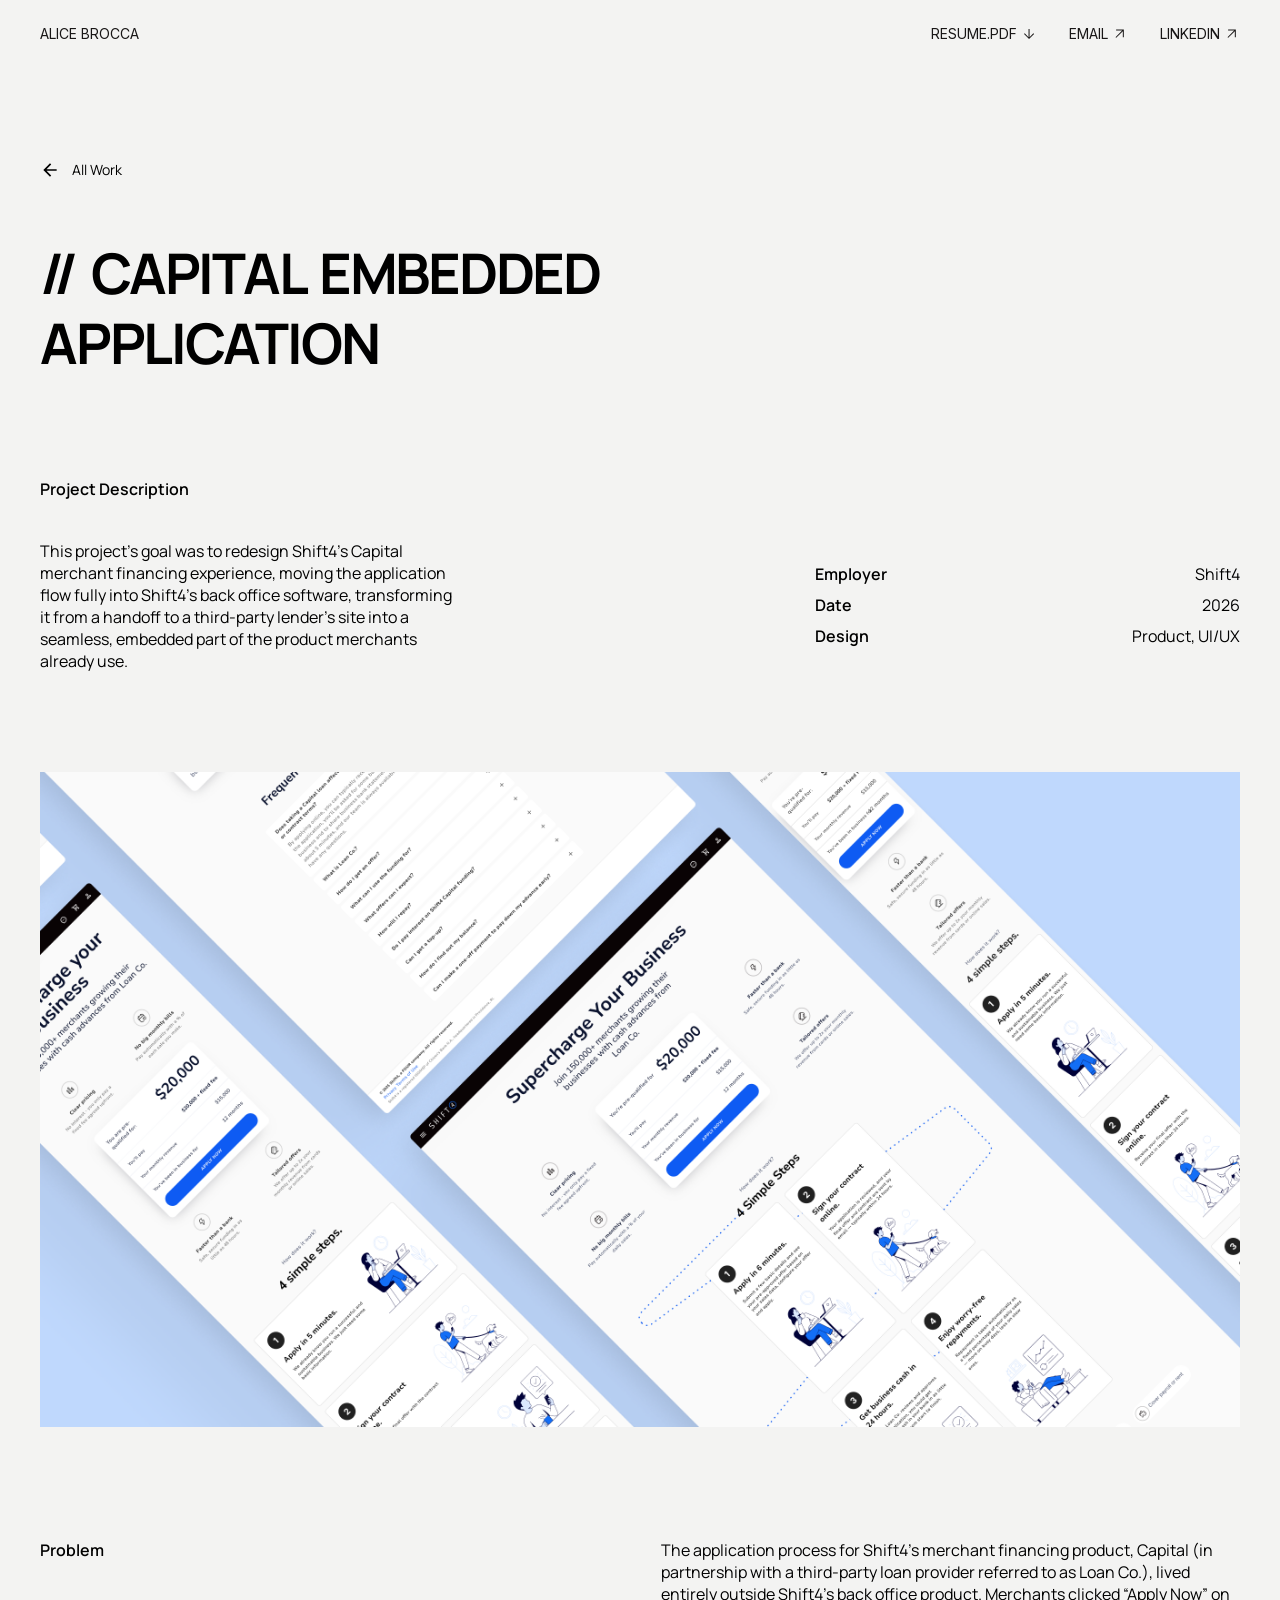
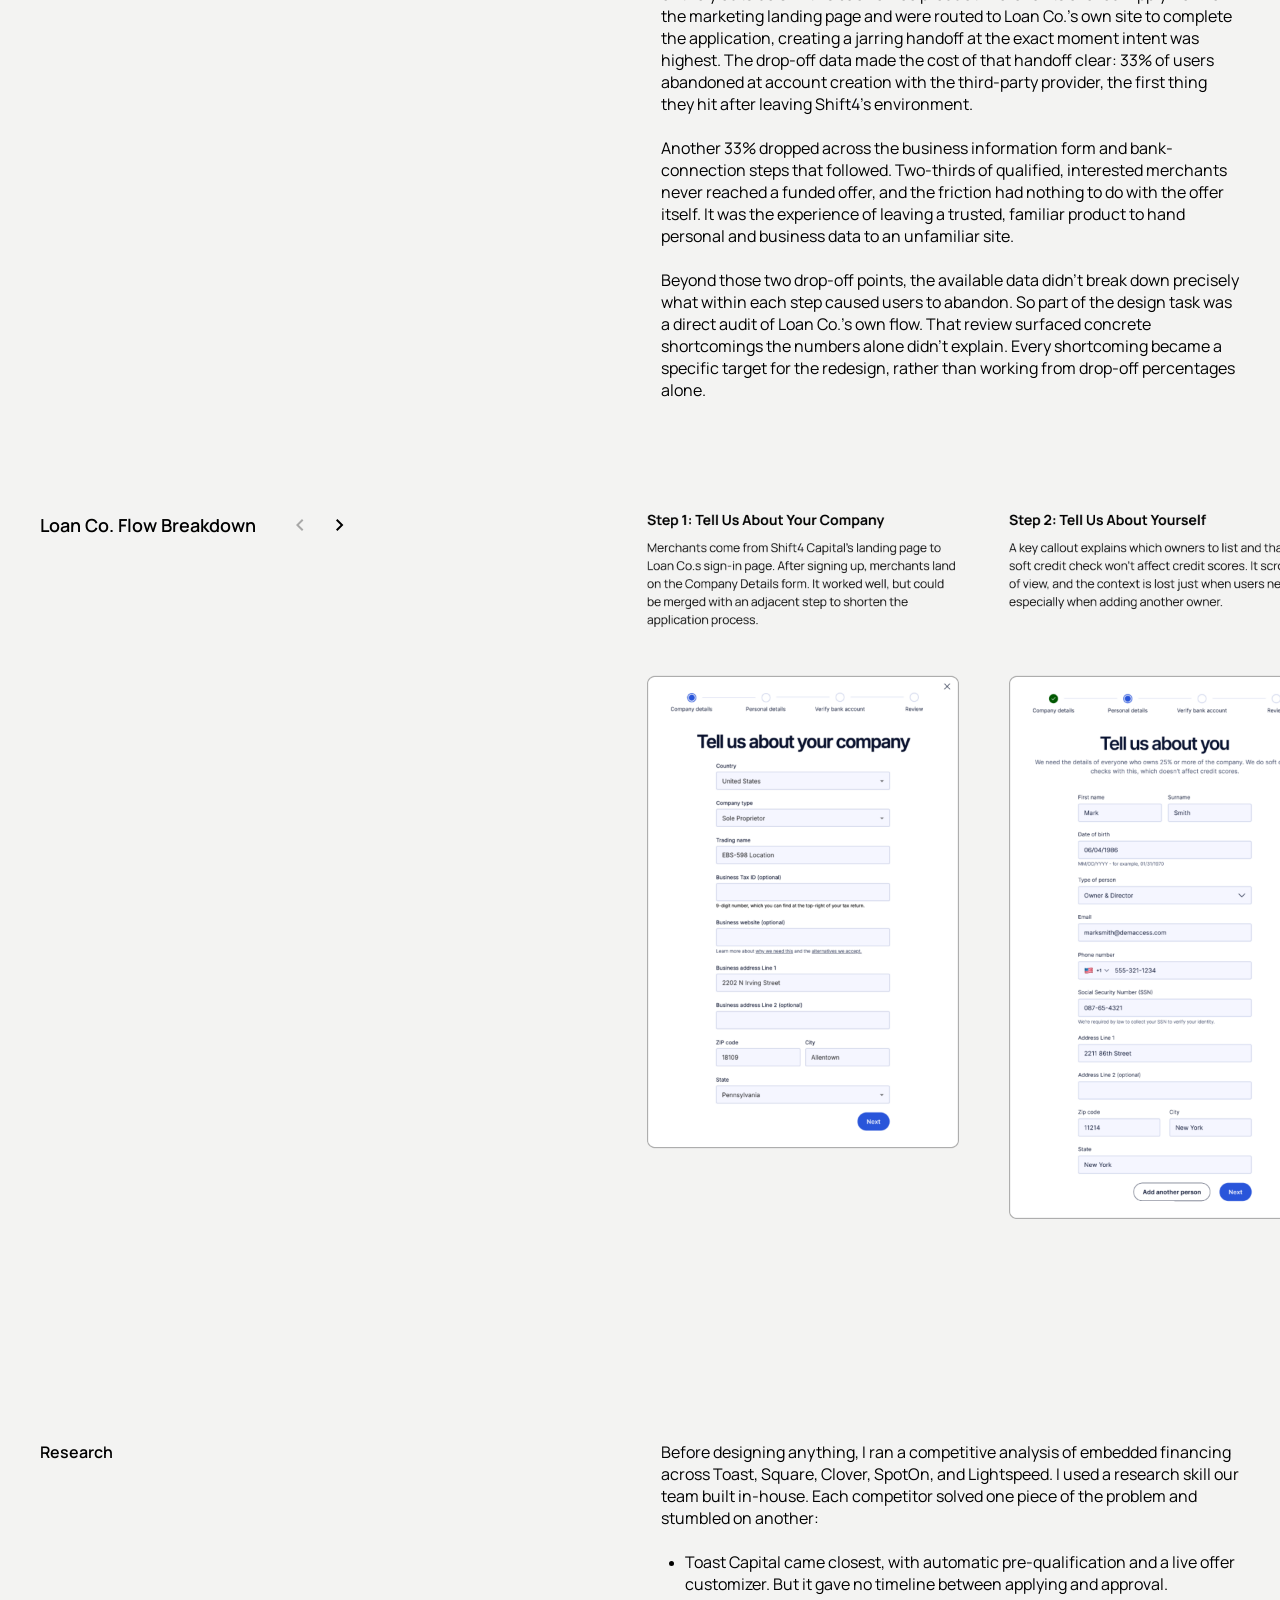
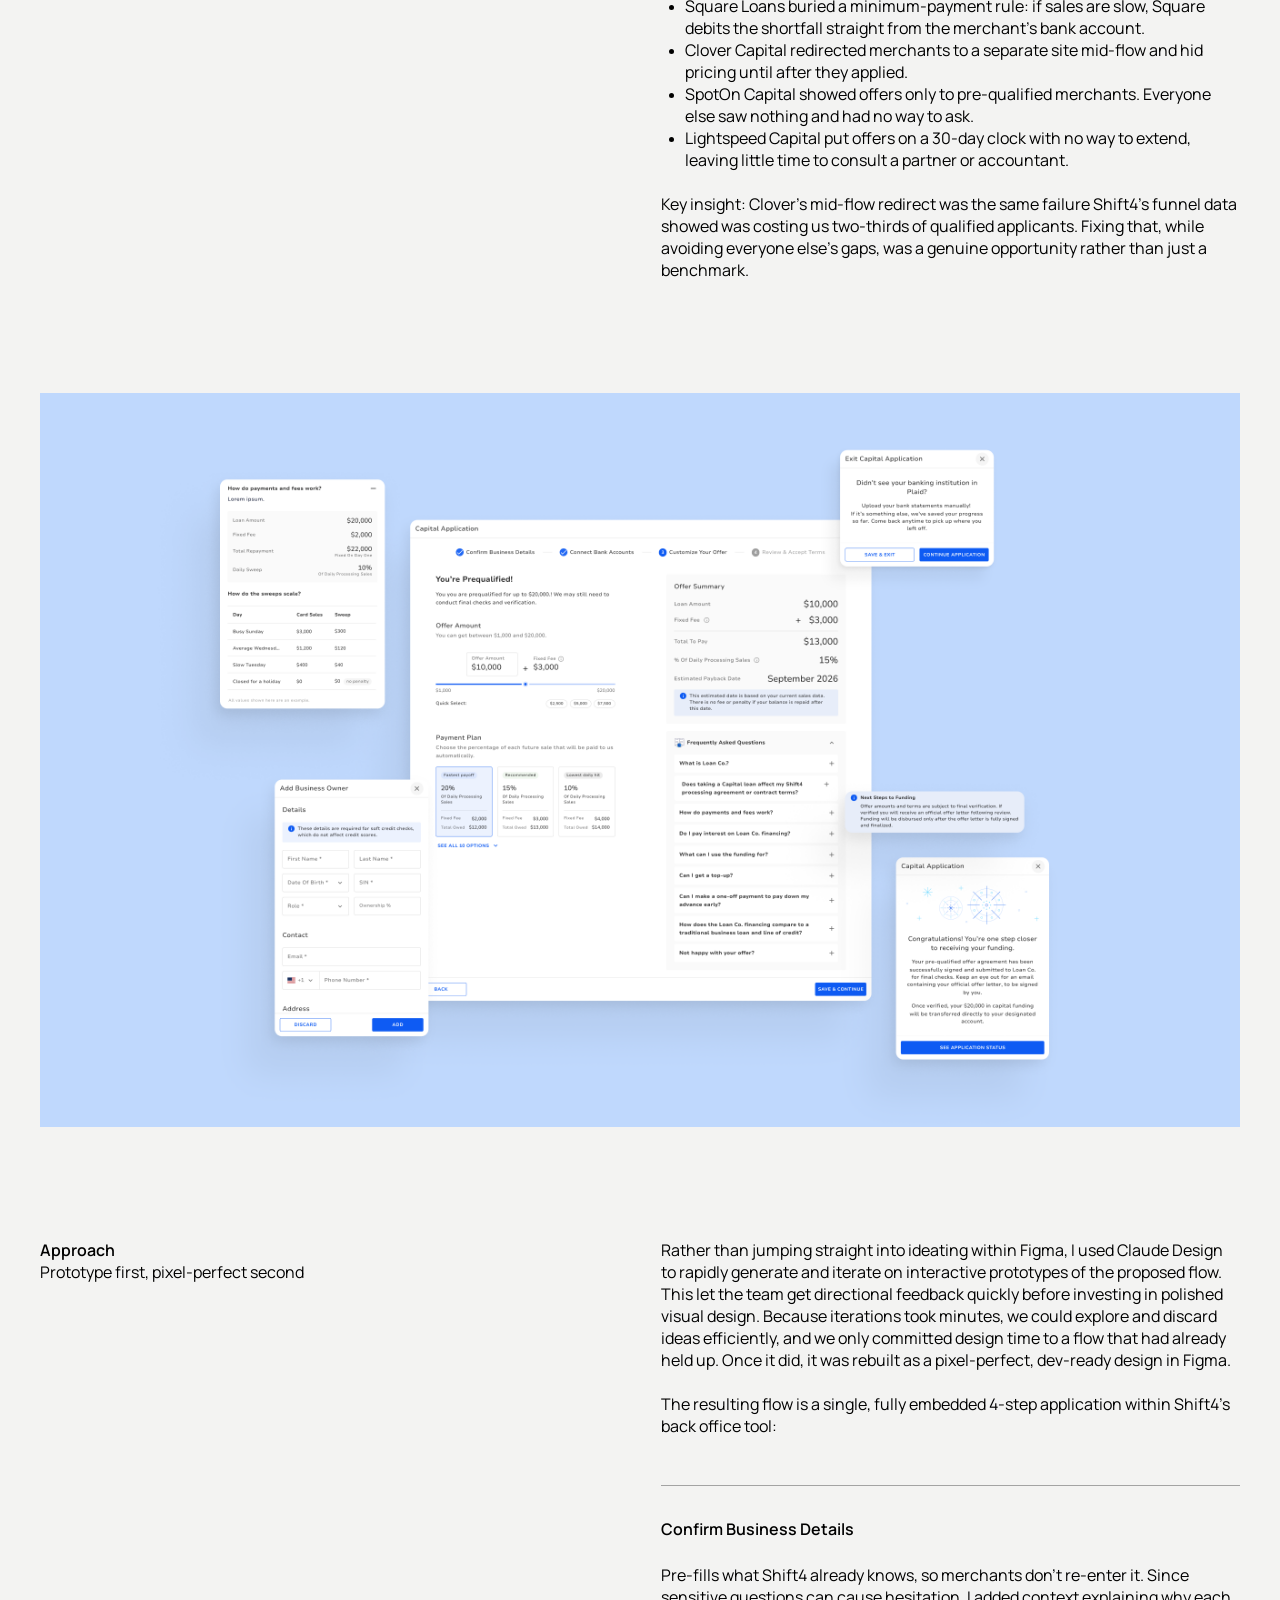
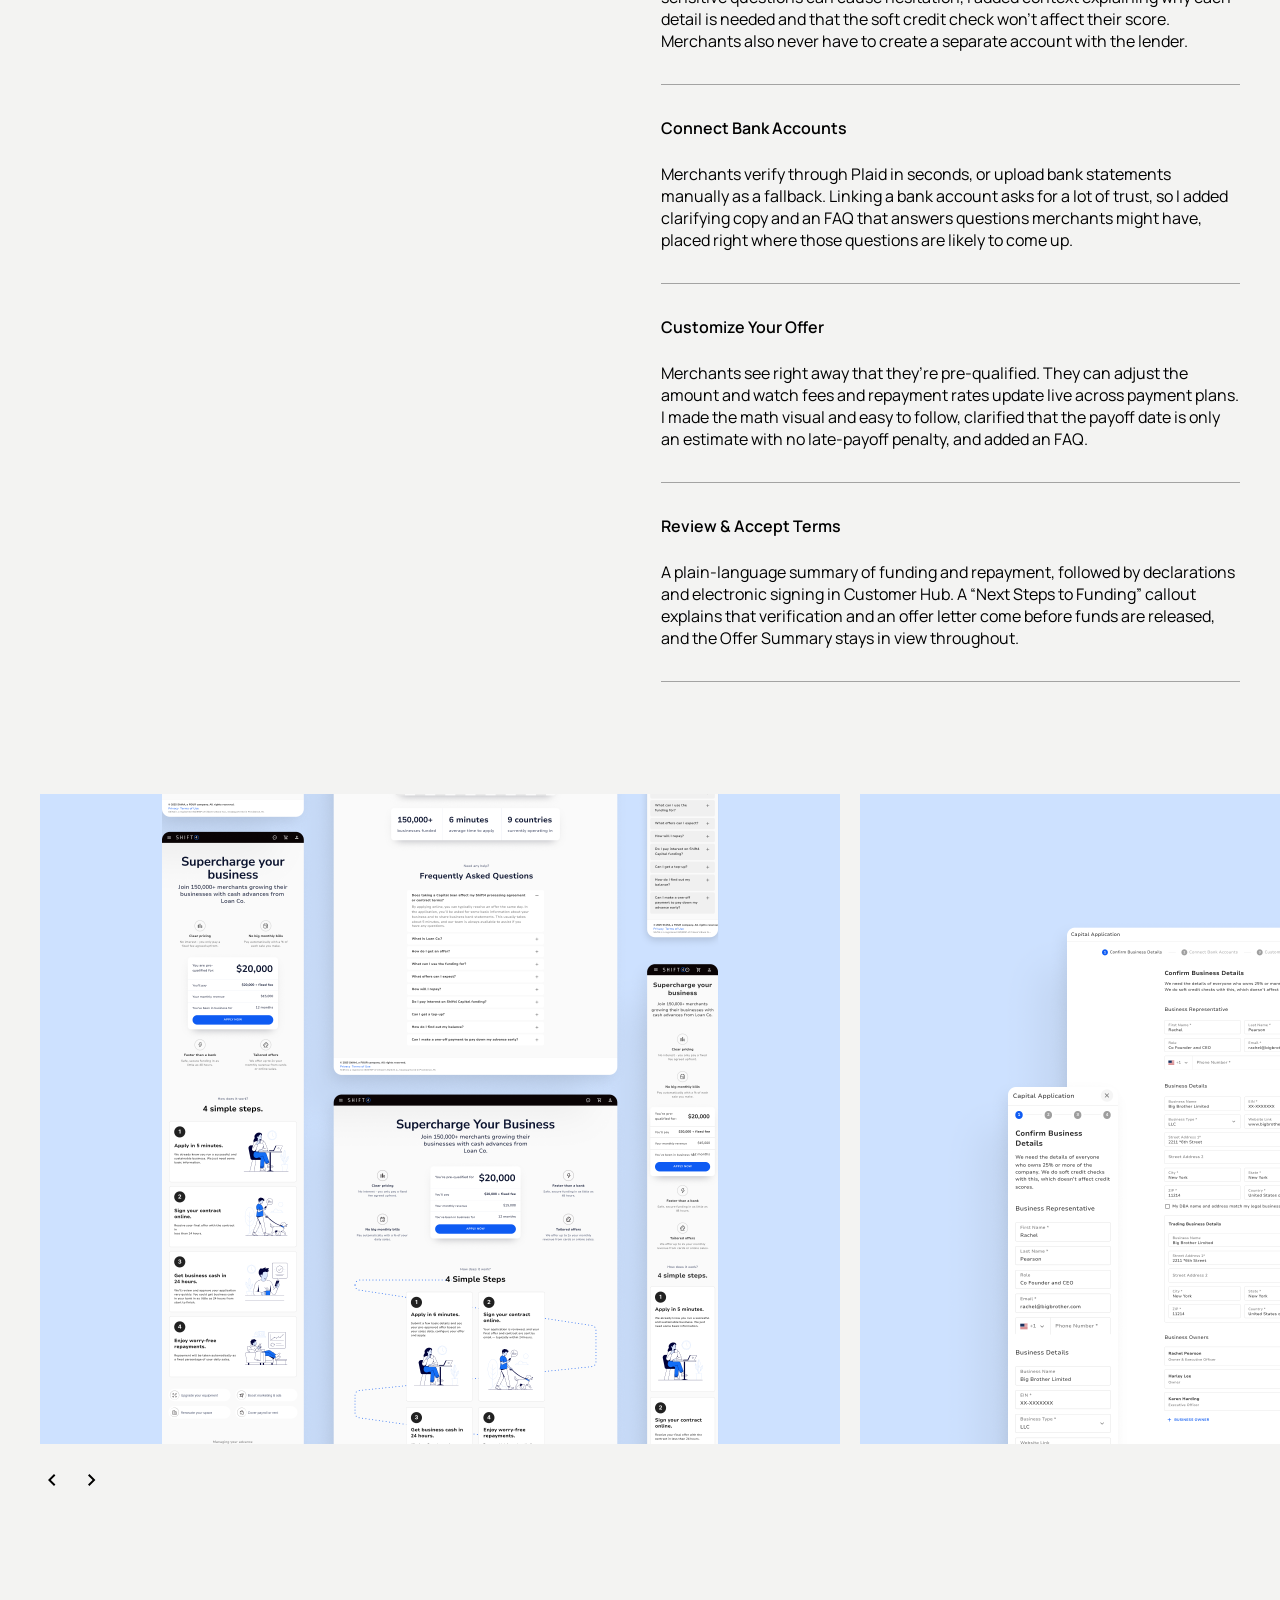
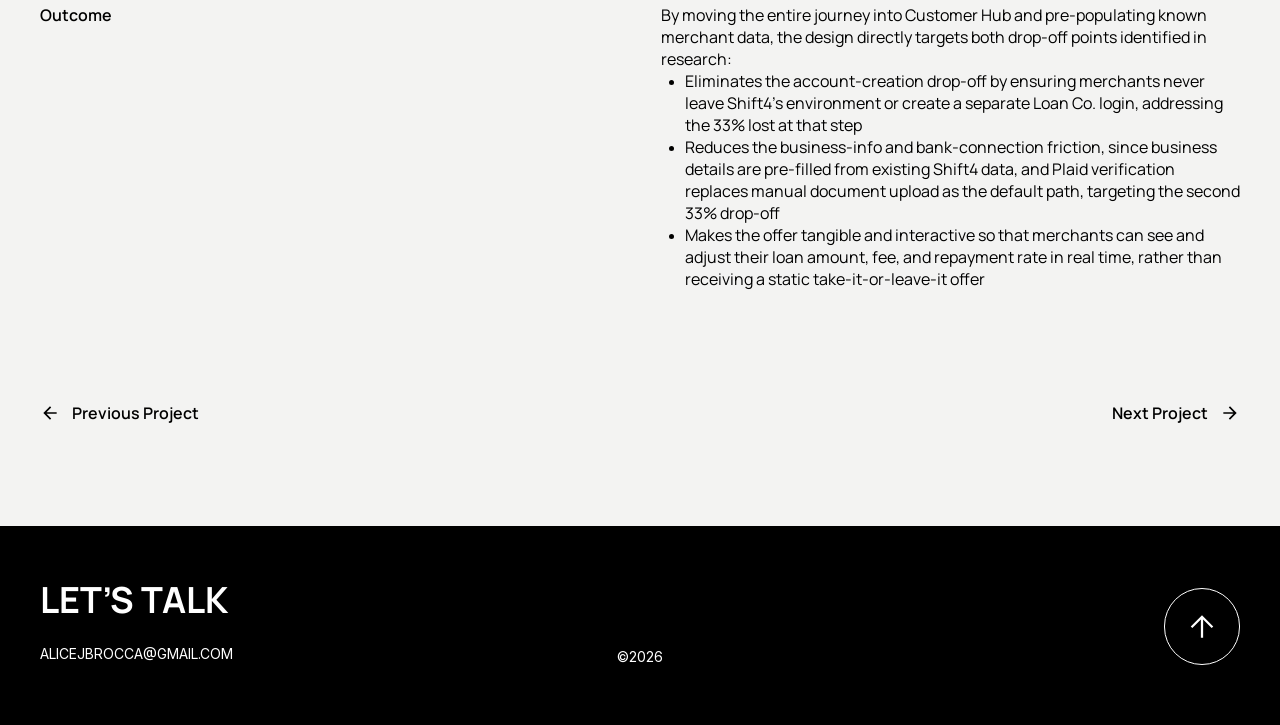
==== commit 01a53915: "Proofread the site, rename the lender to Loan Co., and update the resume Co-Authored-By: Claude Opus" ====
--- a/site/capital.html
+++ b/site/capital.html
@@ -51,22 +51,22 @@
     <section class="cs-section">
       <h2 class="cs-label">Problem</h2>
       <div class="cs-section__body">
-        <p>The application process for Shift4’s merchant financing product, Capital (in partnership with a third party loan provider referred to as Partner Funding), lived entirely outside Shift4’s back office product. Merchants clicked “Apply Now” on the marketing landing page and were routed to Partner Funding’s own site to complete the application, creating a jarring handoff at the exact moment intent was highest. The drop-off data made the cost of that handoff clear: 33% of users abandoned at account creation with the third-party provider, the first thing they hit after leaving Shift4’s environment.</p>
+        <p>The application process for Shift4’s merchant financing product, Capital (in partnership with a third-party loan provider referred to as Loan Co.), lived entirely outside Shift4’s back office product. Merchants clicked “Apply Now” on the marketing landing page and were routed to Loan Co.’s own site to complete the application, creating a jarring handoff at the exact moment intent was highest. The drop-off data made the cost of that handoff clear: 33% of users abandoned at account creation with the third-party provider, the first thing they hit after leaving Shift4’s environment.</p>
         <p>Another 33% dropped across the business information form and bank-connection steps that followed. Two-thirds of qualified, interested merchants never reached a funded offer, and the friction had nothing to do with the offer itself. It was the experience of leaving a trusted, familiar product to hand personal and business data to an unfamiliar site.</p>
-        <p>Beyond those two drop-off points, the available data didn’t break down precisely what within each step caused users to abandon. So part of the design task was a direct audit of Partner Funding’s own flow. That review surfaced concrete shortcomings the numbers alone didn’t explain. Every shortcoming became a specific target for the redesign, rather than working from drop-off percentages alone.</p>
+        <p>Beyond those two drop-off points, the available data didn’t break down precisely what within each step caused users to abandon. So part of the design task was a direct audit of Loan Co.’s own flow. That review surfaced concrete shortcomings the numbers alone didn’t explain. Every shortcoming became a specific target for the redesign, rather than working from drop-off percentages alone.</p>
       </div>
     </section>
 
     <section class="cs-section cs-breakdown">
       <div class="cs-breakdown__head">
-        <h2 class="cs-label">Partner Financing Flow Breakdown</h2>
+        <h2 class="cs-label">Loan Co. Flow Breakdown</h2>
         <div class="cs-arrows" data-track="capital-breakdown">
           <button type="button" aria-label="Previous step" aria-controls="capital-breakdown"><svg viewBox="0 0 24 24" aria-hidden="true"><path fill="currentColor" d="M14 18l-6-6 6-6 1.4 1.4-4.6 4.6 4.6 4.6L14 18z"/></svg></button>
           <button type="button" aria-label="Next step" aria-controls="capital-breakdown"><svg viewBox="0 0 24 24" aria-hidden="true"><path fill="currentColor" d="M12.6 12L8 7.4 9.4 6l6 6-6 6L8 16.6l4.6-4.6z"/></svg></button>
         </div>
       </div>
-      <div class="cs-breakdown__track" id="capital-breakdown" tabindex="0" aria-label="Partner Financing flow, seven steps">
-        <img src="assets/images/capital/comp-slider.png" width="3091" height="816" alt="Seven steps of Partner Funding’s original application: tell us about your company, tell us about yourself, verify your bank account, review and submit, customize your offer, review and accept terms, and application status, each with notes on what worked and what didn’t">
+      <div class="cs-breakdown__track" id="capital-breakdown" tabindex="0" aria-label="Loan Co. flow, seven steps">
+        <img src="assets/images/capital/comp-slider.png" width="3091" height="816" alt="Seven steps of Loan Co.’s original application: tell us about your company, tell us about yourself, verify your bank account, review and submit, customize your offer, review and accept terms, and application status, each with notes on what worked and what didn’t">
       </div>
     </section>
 
@@ -97,7 +97,7 @@
         <ul class="cs-steps">
           <li>
             <h3>Confirm Business Details</h3>
-            <p>Pre-fills what Shift4 already knows, so merchants don’t re-enter it. Since sensitive questions can cause hesitation, I added context explaining why each detail is needed and that the soft credit check won’t affect their score and merchants never have to create a separate account with the lender.</p>
+            <p>Pre-fills what Shift4 already knows, so merchants don’t re-enter it. Since sensitive questions can cause hesitation, I added context explaining why each detail is needed and that the soft credit check won’t affect their score. Merchants also never have to create a separate account with the lender.</p>
           </li>
           <li>
             <h3>Connect Bank Accounts</h3>
@@ -105,7 +105,7 @@
           </li>
           <li>
             <h3>Customize Your Offer</h3>
-            <p>Merchants see right away that they’re prequalified. They can adjust the amount and watch fees and repayment rates update live across payment plans. I made the math visual and easy to follow, clarified that the payoff date is only an estimate with no late-payoff penalty, and added an FAQ.</p>
+            <p>Merchants see right away that they’re pre-qualified. They can adjust the amount and watch fees and repayment rates update live across payment plans. I made the math visual and easy to follow, clarified that the payoff date is only an estimate with no late-payoff penalty, and added an FAQ.</p>
           </li>
           <li>
             <h3>Review &amp; Accept Terms</h3>
@@ -134,8 +134,8 @@
       <div class="cs-section__body">
         <p class="tight">By moving the entire journey into Customer Hub and pre-populating known merchant data, the design directly targets both drop-off points identified in research:</p>
         <ul class="bullets">
-          <li>Eliminates the account-creation drop-off ensuring merchants never leave Shift4’s environment or create a separate YouLend login, addressing the 33% lost at that step</li>
-          <li>Reduces the business-info and bank-connection friction since business details are pre-filled from existing Shift4 data, and Plaid verification replaces manual document upload as the default path, targeting the second 33% drop-off</li>
+          <li>Eliminates the account-creation drop-off by ensuring merchants never leave Shift4’s environment or create a separate Loan Co. login, addressing the 33% lost at that step</li>
+          <li>Reduces the business-info and bank-connection friction, since business details are pre-filled from existing Shift4 data, and Plaid verification replaces manual document upload as the default path, targeting the second 33% drop-off</li>
           <li>Makes the offer tangible and interactive so that merchants can see and adjust their loan amount, fee, and repayment rate in real time, rather than receiving a static take-it-or-leave-it offer</li>
         </ul>
       </div>
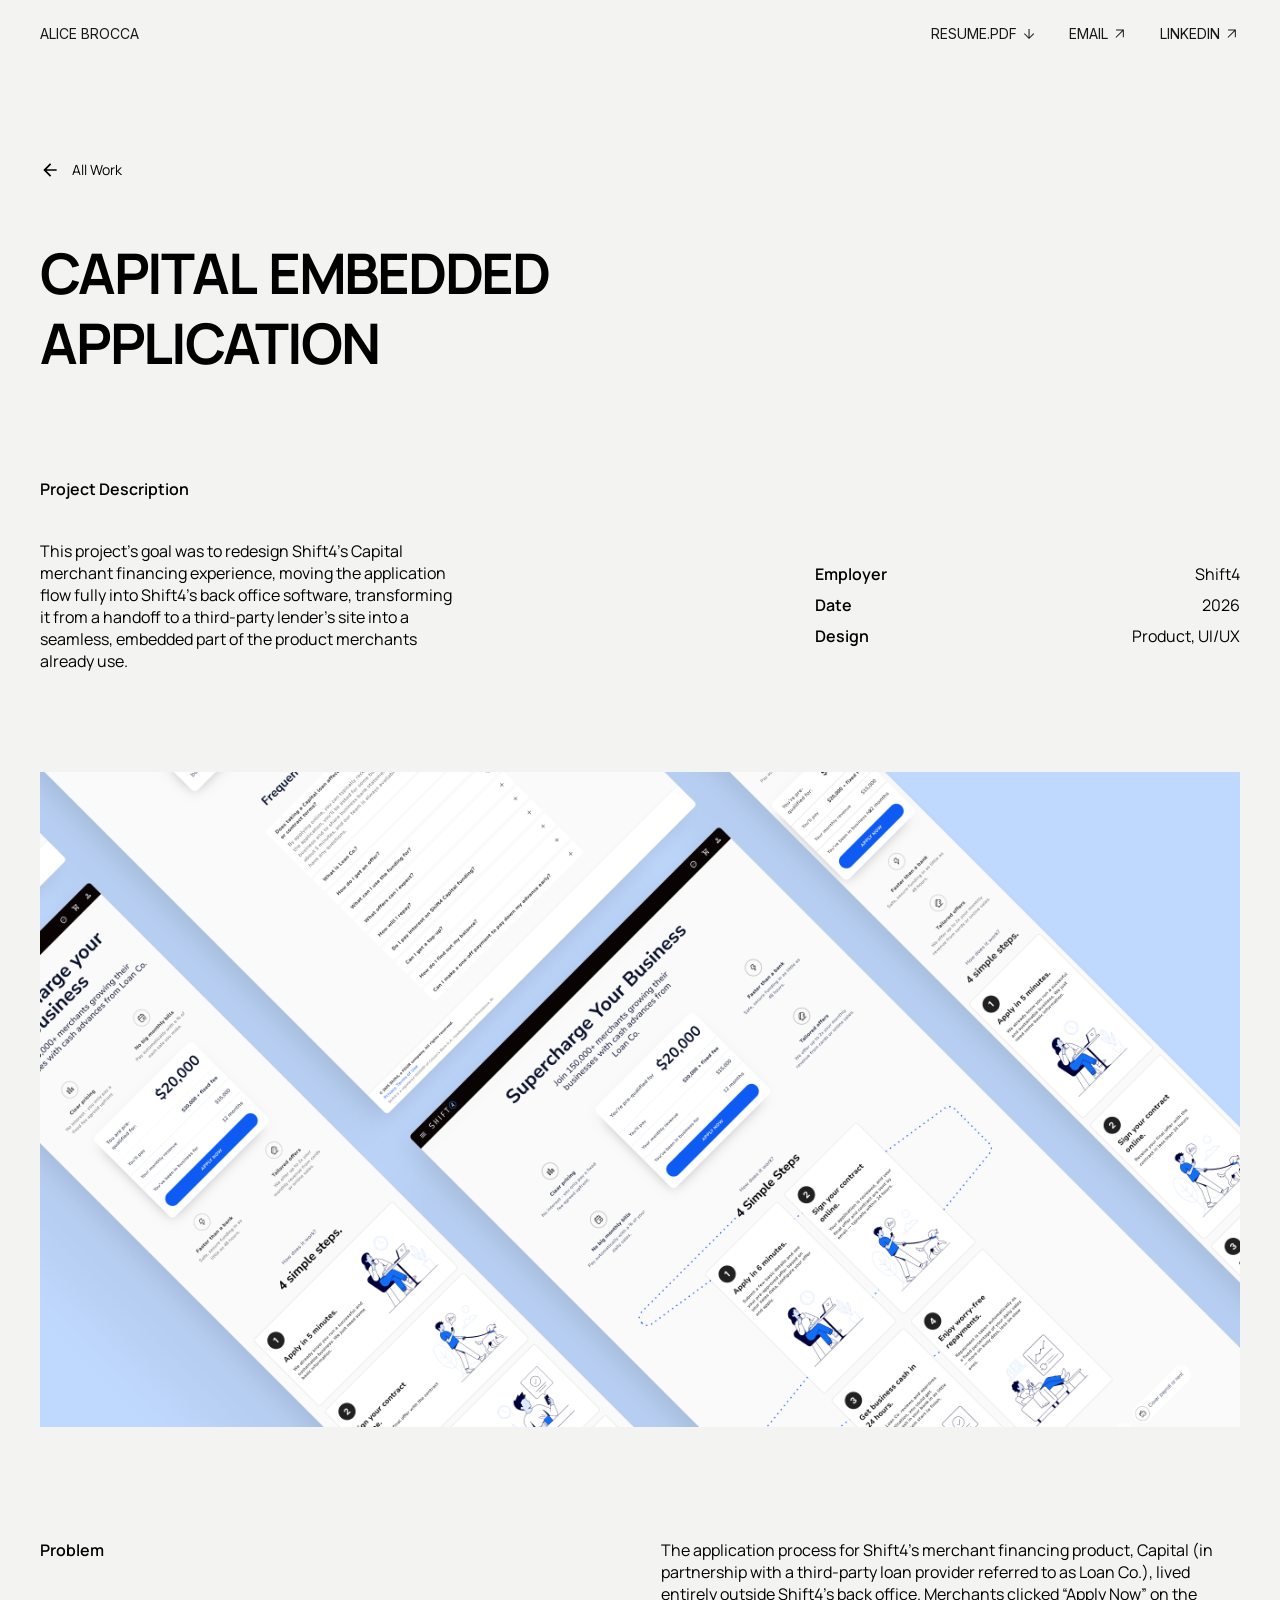
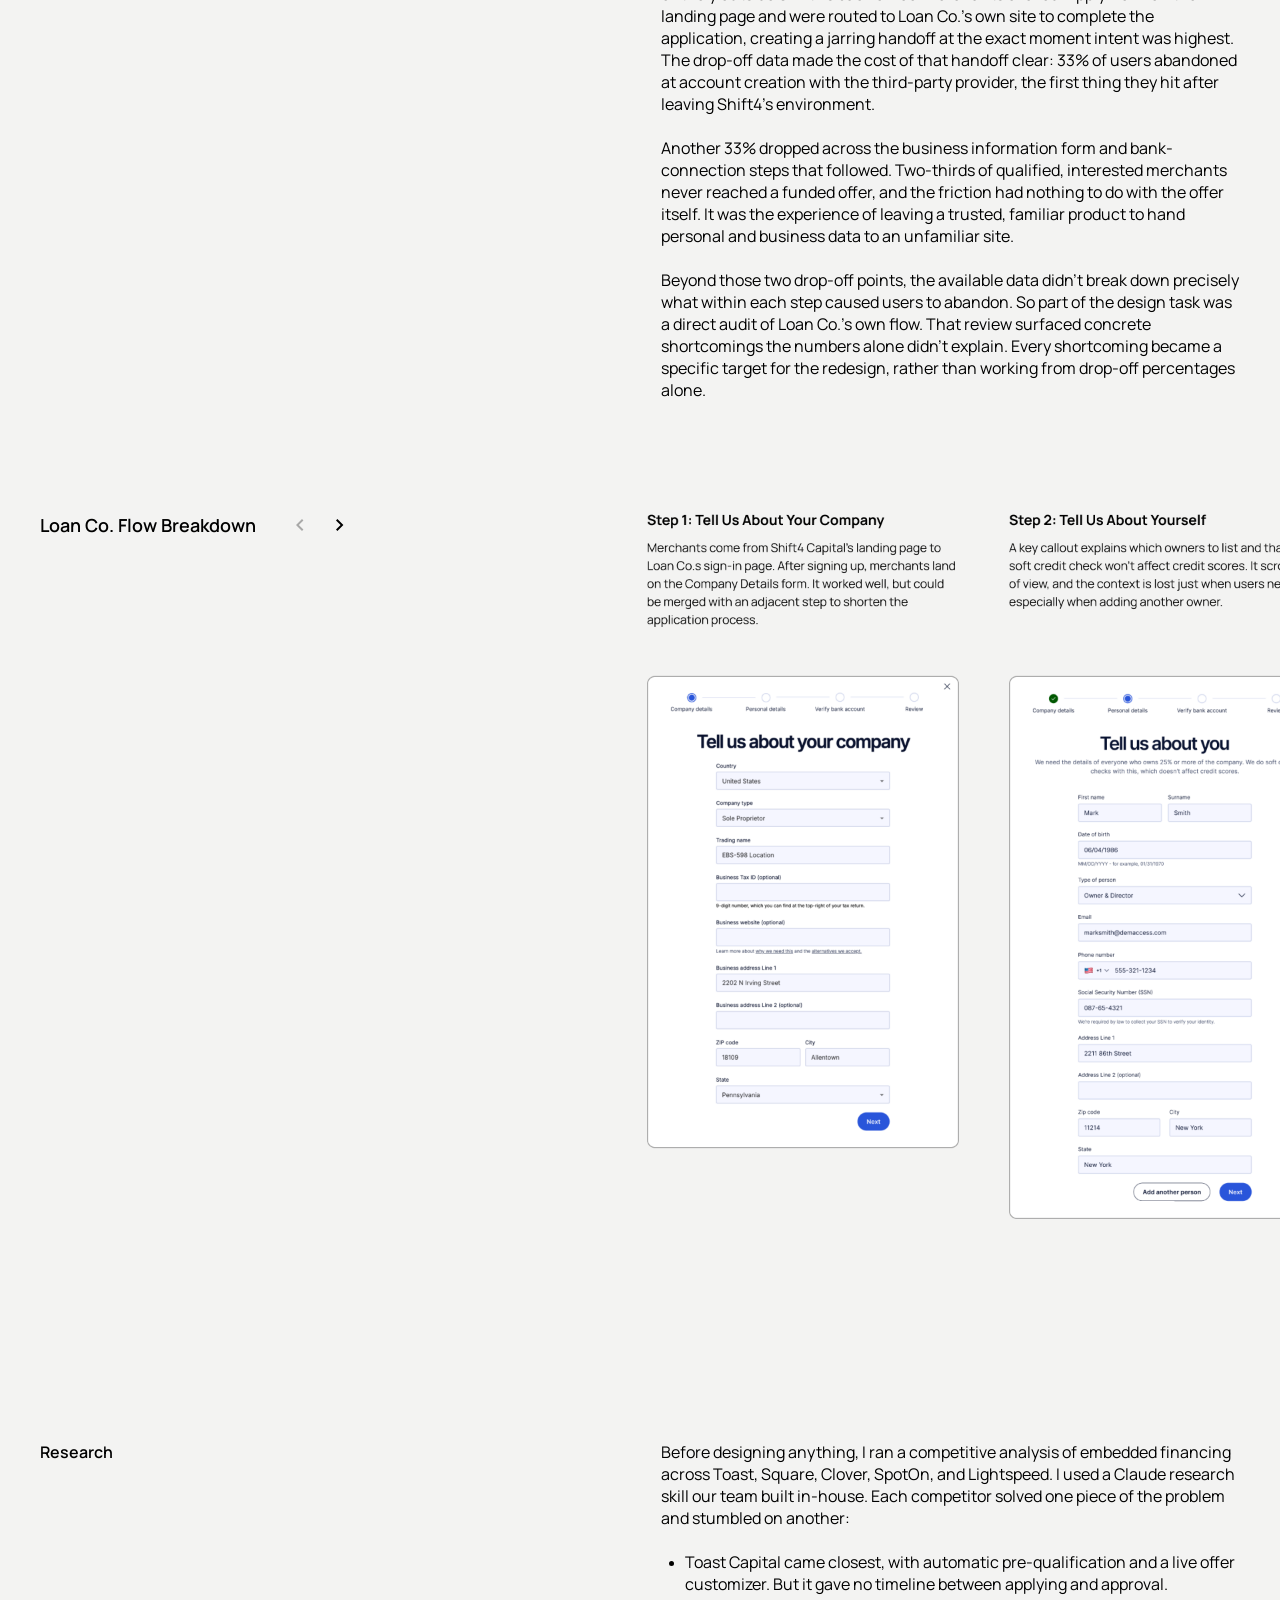
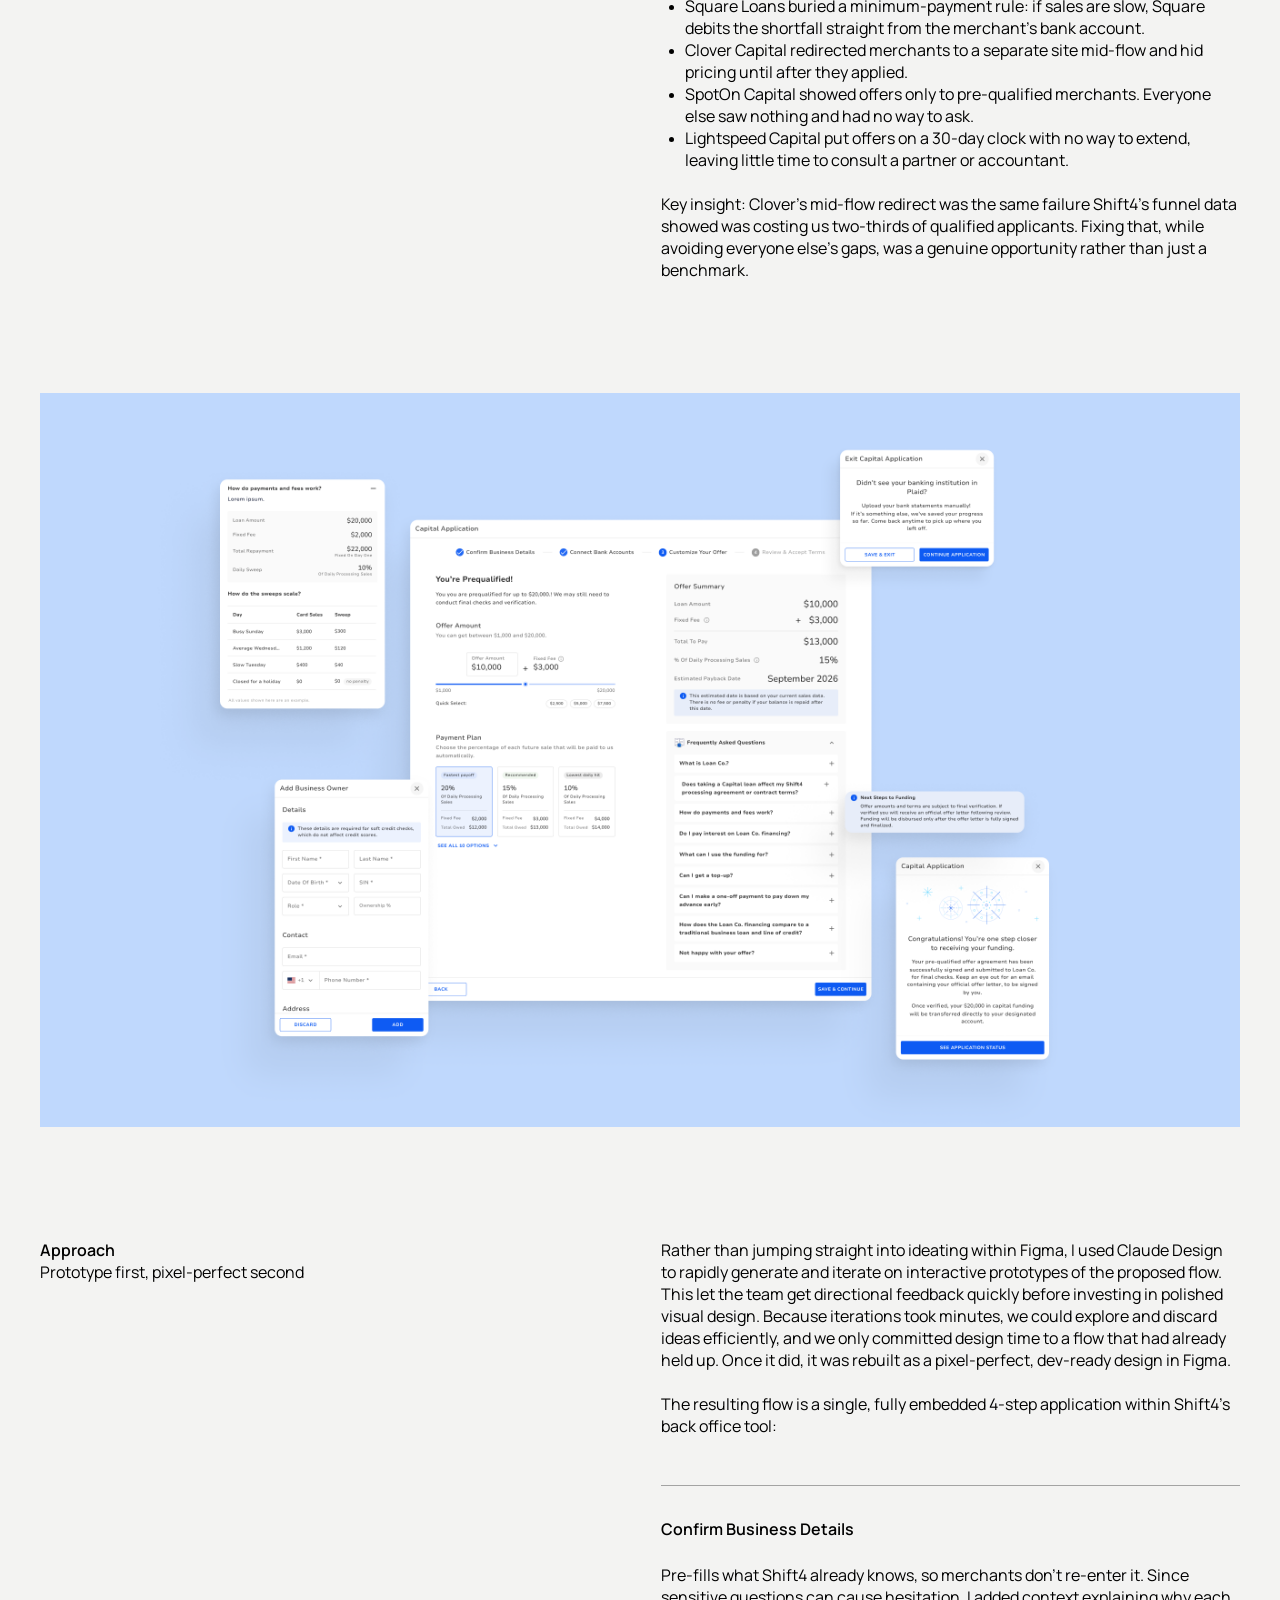
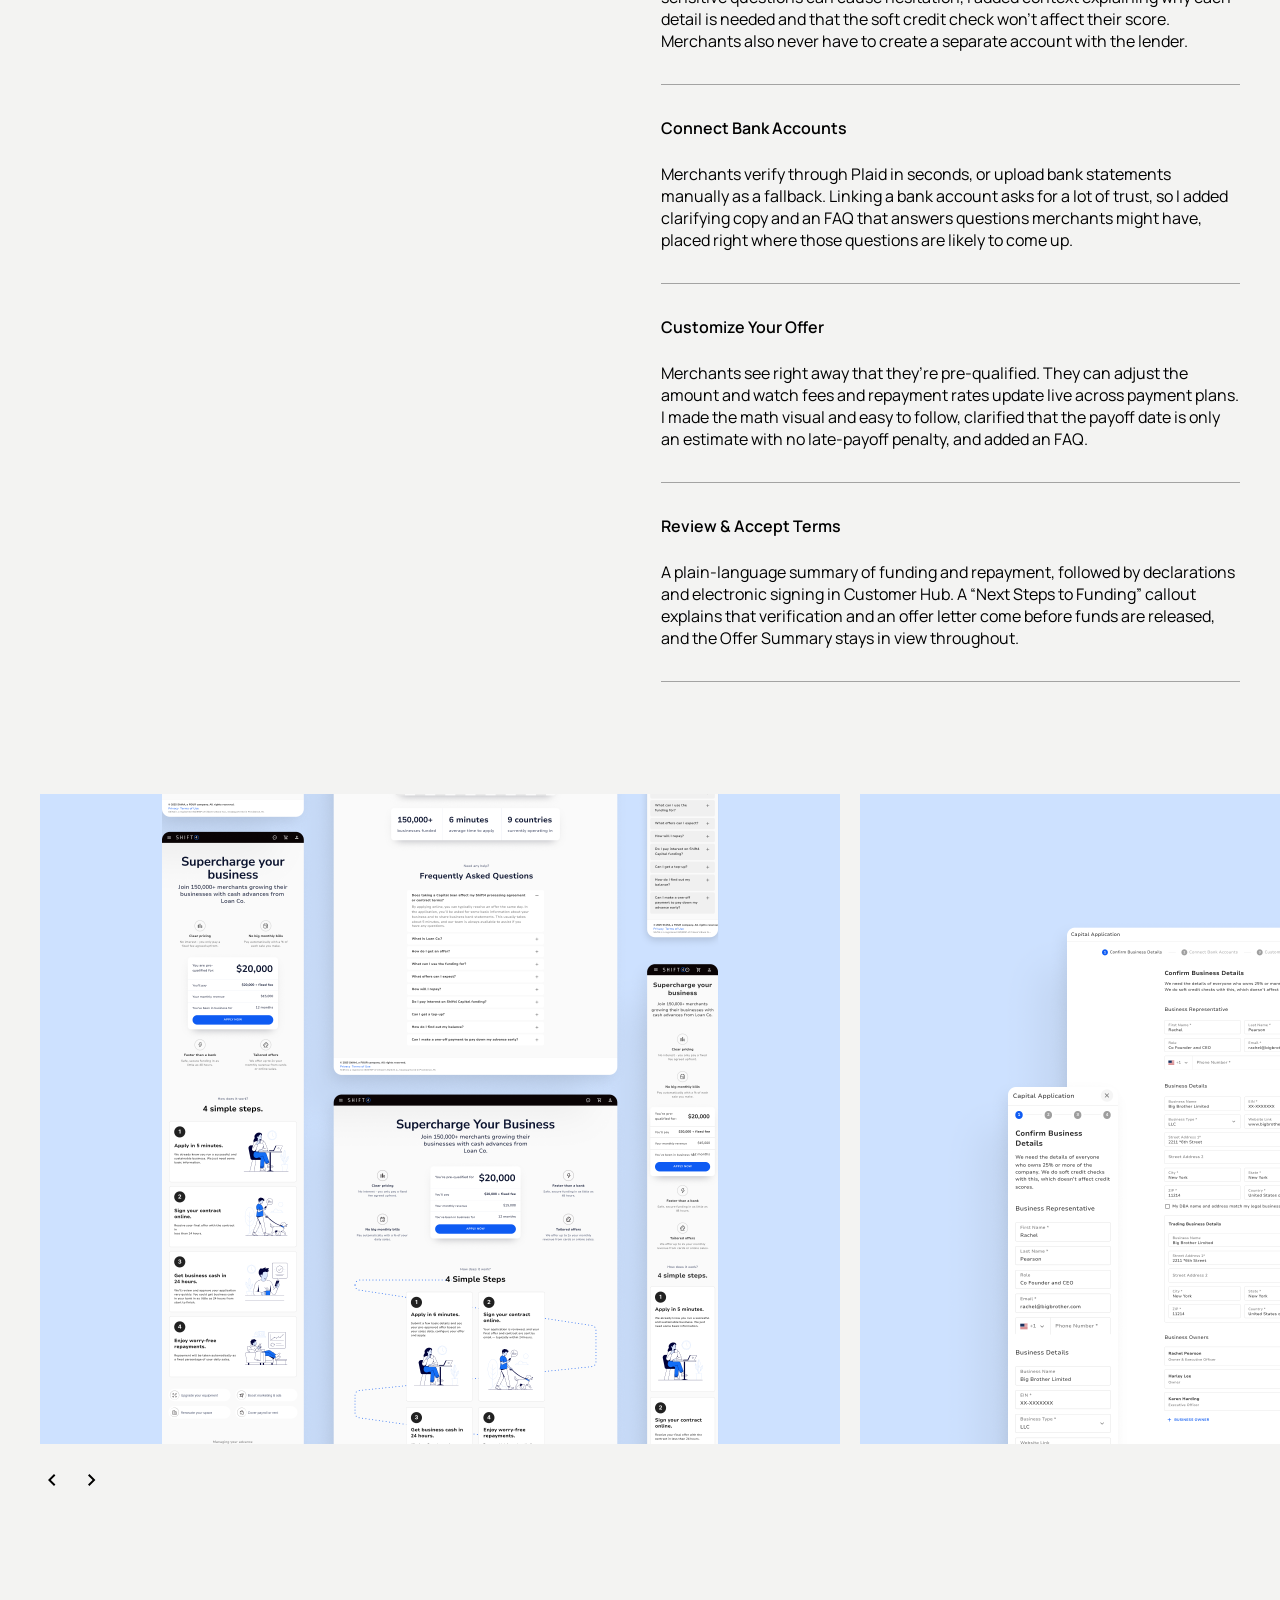
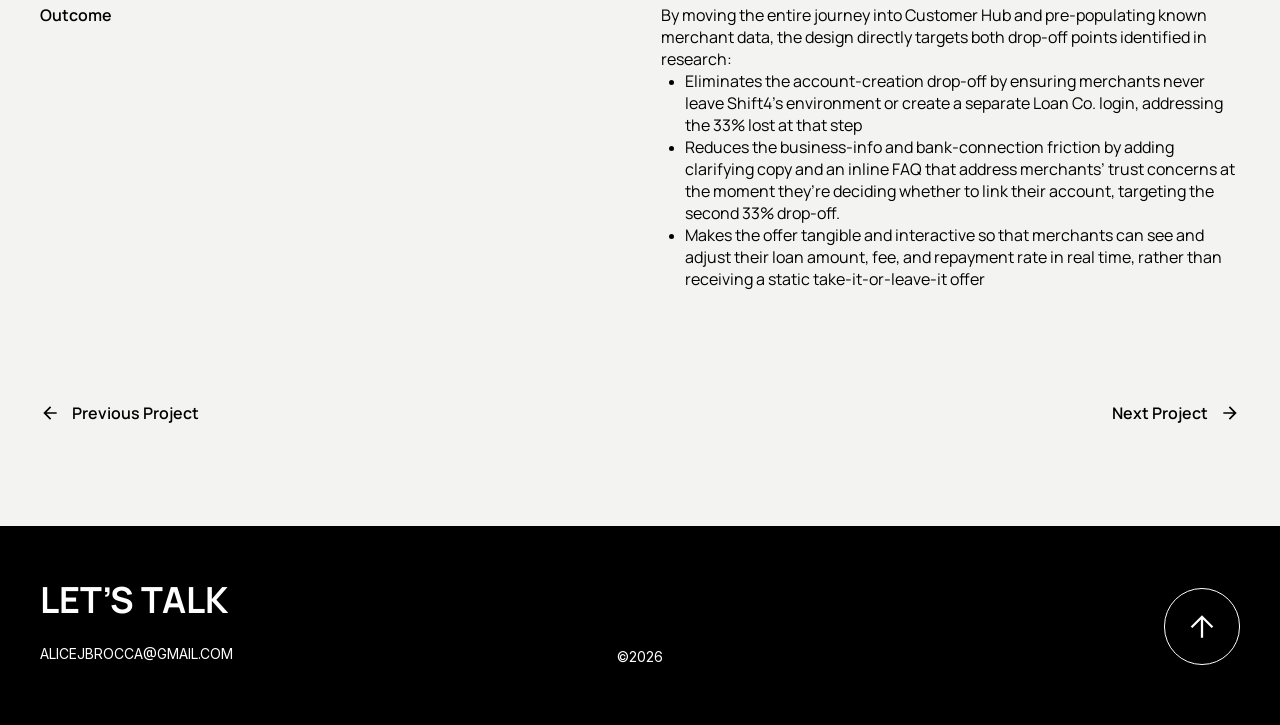
==== commit 557fbb75: "Tighten case-study and project copy Update the Journey Builder and Invoicing card titles, drop the /" ====
--- a/site/capital.html
+++ b/site/capital.html
@@ -20,7 +20,7 @@
     <nav class="site-header__nav" aria-label="Contact">
       <a href="assets/alicebrocca-resume.pdf" download="alicebrocca-resume.pdf">RESUME.PDF <svg class="icon-download" viewBox="0 0 24 24" aria-hidden="true"><path fill="currentColor" d="M11.25 4.5V16.627L5.55375 10.9307L4.5 12L12 19.5L19.5 12L18.4462 10.9307L12.75 16.627V4.5H11.25Z"/></svg></a>
       <a href="mailto:alicejbrocca@gmail.com">EMAIL <svg class="icon-external" viewBox="0 0 24 24" aria-hidden="true"><path fill="currentColor" d="M6.29425 17.6443L5.25 16.6L15.0905 6.75H6.14425V5.25H17.6443V16.75H16.1443V7.80375L6.29425 17.6443Z"/></svg></a>
-      <a href="https://www.linkedin.com/in/alice-jevdokimova-32087318b/" target="_blank" rel="noopener">LINKEDIN <svg class="icon-external" viewBox="0 0 24 24" aria-hidden="true"><path fill="currentColor" d="M6.29425 17.6443L5.25 16.6L15.0905 6.75H6.14425V5.25H17.6443V16.75H16.1443V7.80375L6.29425 17.6443Z"/></svg></a>
+      <a href="https://www.linkedin.com/in/alice-brocca-32087318b/" target="_blank" rel="noopener">LINKEDIN <svg class="icon-external" viewBox="0 0 24 24" aria-hidden="true"><path fill="currentColor" d="M6.29425 17.6443L5.25 16.6L15.0905 6.75H6.14425V5.25H17.6443V16.75H16.1443V7.80375L6.29425 17.6443Z"/></svg></a>
     </nav>
   </header>
 
@@ -30,7 +30,7 @@
       <span>All Work</span>
     </a>
 
-    <h1 class="cs-title">// Capital Embedded Application</h1>
+    <h1 class="cs-title">Capital Embedded Application</h1>
 
     <div class="cs-intro">
       <div class="cs-intro__desc">
@@ -51,7 +51,7 @@
     <section class="cs-section">
       <h2 class="cs-label">Problem</h2>
       <div class="cs-section__body">
-        <p>The application process for Shift4’s merchant financing product, Capital (in partnership with a third-party loan provider referred to as Loan Co.), lived entirely outside Shift4’s back office product. Merchants clicked “Apply Now” on the marketing landing page and were routed to Loan Co.’s own site to complete the application, creating a jarring handoff at the exact moment intent was highest. The drop-off data made the cost of that handoff clear: 33% of users abandoned at account creation with the third-party provider, the first thing they hit after leaving Shift4’s environment.</p>
+        <p>The application process for Shift4’s merchant financing product, Capital (in partnership with a third-party loan provider referred to as Loan Co.), lived entirely outside Shift4’s back office. Merchants clicked “Apply Now” on the landing page and were routed to Loan Co.’s own site to complete the application, creating a jarring handoff at the exact moment intent was highest. The drop-off data made the cost of that handoff clear: 33% of users abandoned at account creation with the third-party provider, the first thing they hit after leaving Shift4’s environment.</p>
         <p>Another 33% dropped across the business information form and bank-connection steps that followed. Two-thirds of qualified, interested merchants never reached a funded offer, and the friction had nothing to do with the offer itself. It was the experience of leaving a trusted, familiar product to hand personal and business data to an unfamiliar site.</p>
         <p>Beyond those two drop-off points, the available data didn’t break down precisely what within each step caused users to abandon. So part of the design task was a direct audit of Loan Co.’s own flow. That review surfaced concrete shortcomings the numbers alone didn’t explain. Every shortcoming became a specific target for the redesign, rather than working from drop-off percentages alone.</p>
       </div>
@@ -73,7 +73,7 @@
     <section class="cs-section">
       <h2 class="cs-label">Research</h2>
       <div class="cs-section__body">
-        <p>Before designing anything, I ran a competitive analysis of embedded financing across Toast, Square, Clover, SpotOn, and Lightspeed. I used a research skill our team built in-house. Each competitor solved one piece of the problem and stumbled on another:</p>
+        <p>Before designing anything, I ran a competitive analysis of embedded financing across Toast, Square, Clover, SpotOn, and Lightspeed. I used a Claude research skill our team built in-house. Each competitor solved one piece of the problem and stumbled on another:</p>
         <ul class="bullets">
           <li>Toast Capital came closest, with automatic pre-qualification and a live offer customizer. But it gave no timeline between applying and approval.</li>
           <li>Square Loans buried a minimum-payment rule: if sales are slow, Square debits the shortfall straight from the merchant’s bank account.</li>
@@ -135,7 +135,7 @@
         <p class="tight">By moving the entire journey into Customer Hub and pre-populating known merchant data, the design directly targets both drop-off points identified in research:</p>
         <ul class="bullets">
           <li>Eliminates the account-creation drop-off by ensuring merchants never leave Shift4’s environment or create a separate Loan Co. login, addressing the 33% lost at that step</li>
-          <li>Reduces the business-info and bank-connection friction, since business details are pre-filled from existing Shift4 data, and Plaid verification replaces manual document upload as the default path, targeting the second 33% drop-off</li>
+          <li>Reduces the business-info and bank-connection friction by adding clarifying copy and an inline FAQ that address merchants’ trust concerns at the moment they’re deciding whether to link their account, targeting the second 33% drop-off.</li>
           <li>Makes the offer tangible and interactive so that merchants can see and adjust their loan amount, fee, and repayment rate in real time, rather than receiving a static take-it-or-leave-it offer</li>
         </ul>
       </div>
--- a/site/styles.css
+++ b/site/styles.css
@@ -209,6 +209,20 @@
   font-size: 14px;
   text-align: center;
   text-transform: uppercase;
+  transition: opacity 0.6s ease, translate 0.6s cubic-bezier(0.2, 0.7, 0.2, 1), visibility 0s;
+}
+
+/* Hidden until the visitor starts scrolling (main.js) */
+.hero.is-resting .hero__tagline {
+  opacity: 0;
+  translate: 0 16px;
+  visibility: hidden;
+  transition: opacity 0.4s ease, translate 0.4s ease, visibility 0s 0.4s;
+}
+
+@media (prefers-reduced-motion: reduce) {
+  .hero__tagline,
+  .hero.is-resting .hero__tagline { transition: none; translate: none; }
 }
 
 .hero__tagline strong { font-weight: 600; }
--- a/site/case-study.css
+++ b/site/case-study.css
@@ -27,6 +27,14 @@
 .cs ul.bullets + p { margin-top: 22px; }
 
 .cs p.tight + ul.bullets { margin-top: 0; }
+
+/* Bullets that open with a bold subheading, with the explanation on the line below */
+.cs ul.bullets--titled li + li { margin-top: 16px; }
+
+.cs ul.bullets--titled strong {
+  display: block;
+  font-weight: 600;
+}
 
 .cs-label {
   font-family: var(--manrope);
